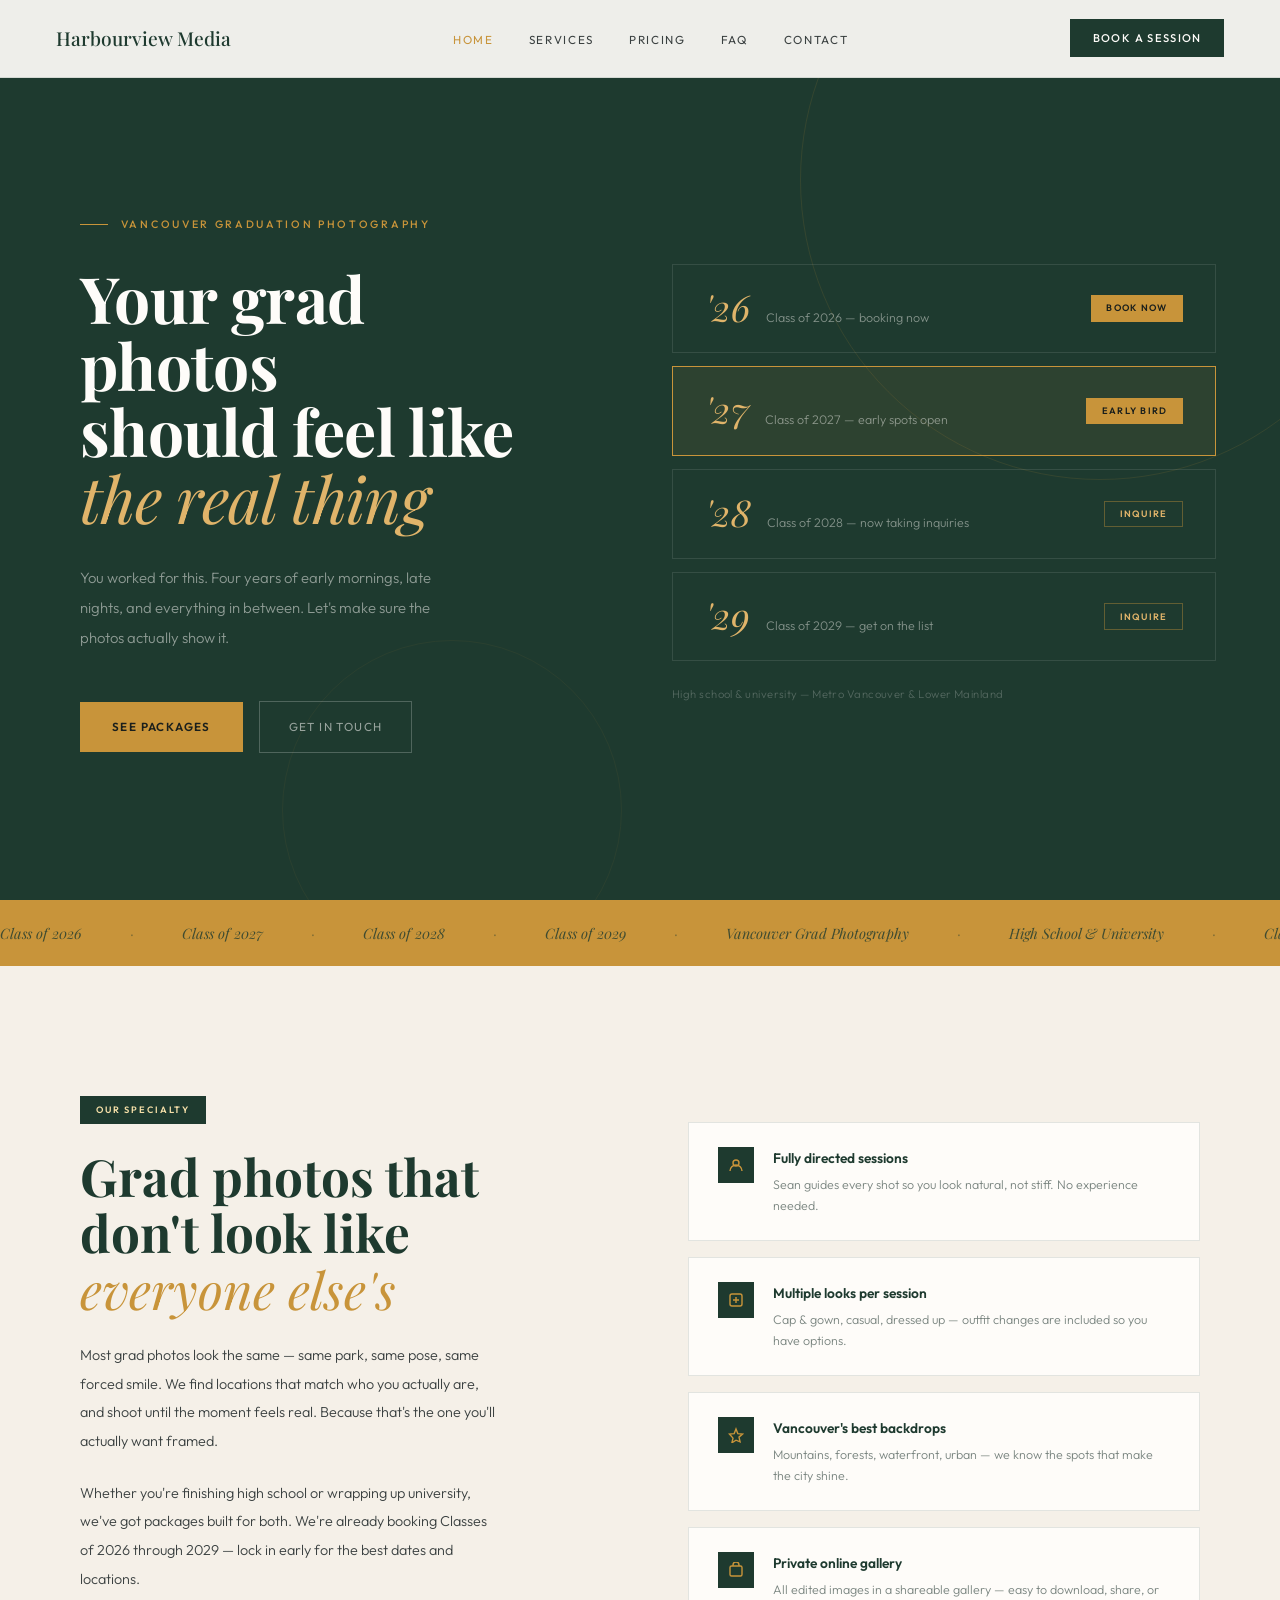
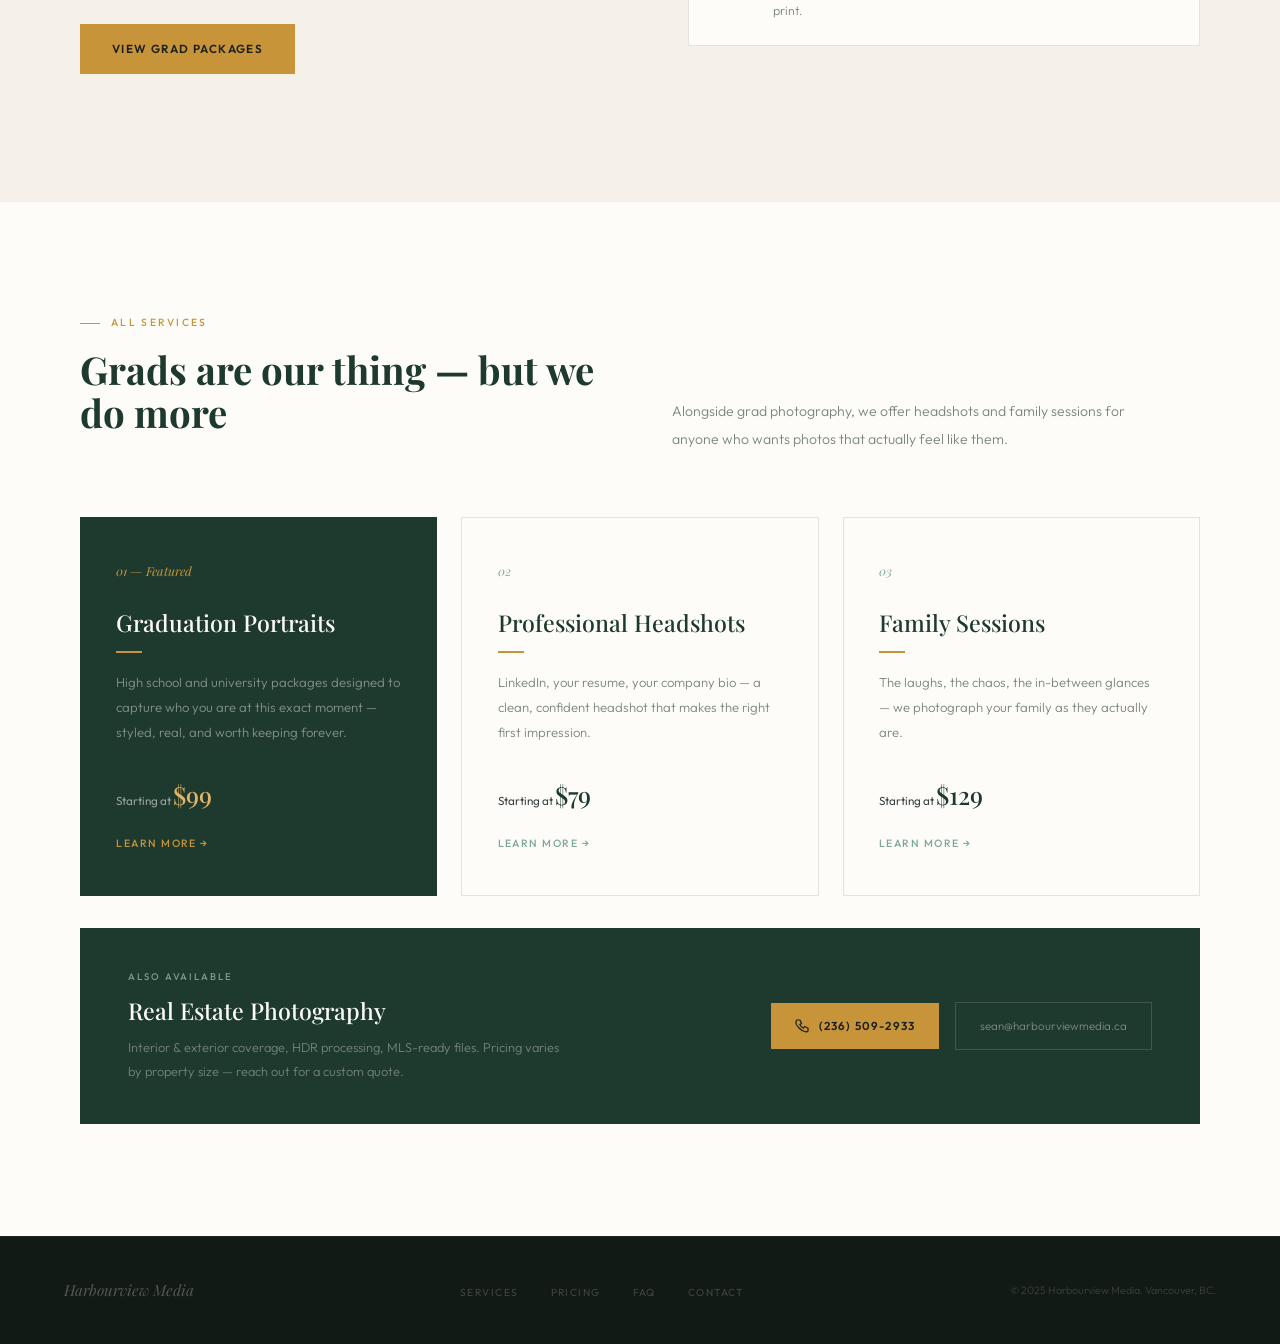
==== index.html @ 81cded8b "Update fmt.Println message from 'Hello' to 'Goodbye'" ====
<!DOCTYPE html>
<html lang="en">
<head>
<meta charset="UTF-8" />
<meta name="viewport" content="width=device-width, initial-scale=1.0" />
<title>Harbourview Media — Vancouver Graduation Photography</title>
<link rel="stylesheet" href="style.css" />
<style>
/* ── HERO ── */
.hero {
  min-height: 100vh; background: var(--forest);
  display: grid; grid-template-columns: 1fr 1fr;
  padding-top: 68px; position: relative; overflow: hidden;
}
.hero::before {
  content: ''; position: absolute; top: -120px; right: -120px;
  width: 600px; height: 600px; border: 1px solid rgba(200,148,58,0.13);
  border-radius: 50%; pointer-events: none;
}
.hero::after {
  content: ''; position: absolute; bottom: -80px; left: 22%;
  width: 340px; height: 340px; border: 1px solid rgba(200,148,58,0.07);
  border-radius: 50%; pointer-events: none;
}
.hero-left {
  display: flex; flex-direction: column; justify-content: center;
  padding: 5rem 4rem 5rem 5rem; position: relative; z-index: 1;
}
.hero-eyebrow {
  font-size: 0.67rem; font-weight: 500; letter-spacing: 0.25em;
  text-transform: uppercase; color: var(--amber);
  margin-bottom: 2rem; display: flex; align-items: center; gap: 0.8rem;
}
.hero-eyebrow::before { content: ''; width: 28px; height: 1px; background: var(--amber); }
.hero-title {
  font-family: 'Playfair Display', serif;
  font-size: clamp(3rem, 5vw, 5.2rem); font-weight: 700;
  line-height: 1.04; color: var(--white); margin-bottom: 2rem; letter-spacing: -0.01em;
}
.hero-title em { font-style: italic; font-weight: 400; color: var(--amber-lt); }
.hero-sub {
  font-size: 0.93rem; font-weight: 300;
  color: rgba(254,252,249,0.5); max-width: 380px; margin-bottom: 3rem; line-height: 2;
}
.hero-actions { display: flex; gap: 1rem; align-items: center; flex-wrap: wrap; }

.hero-right {
  display: flex; flex-direction: column; justify-content: center;
  padding: 5rem 4rem 5rem 2rem; position: relative; z-index: 1;
}

/* Year cards */
.year-cards { display: flex; flex-direction: column; gap: 0.85rem; }

.year-card {
  border: 1px solid rgba(254,252,249,0.1);
  padding: 1.5rem 2rem;
  display: flex; align-items: center; justify-content: space-between;
  transition: border-color 0.25s, background 0.25s, transform 0.2s;
  cursor: pointer; text-decoration: none;
}
.year-card:hover {
  border-color: var(--amber);
  background: rgba(200,148,58,0.07);
  transform: translateX(6px);
}
.year-card.highlight { border-color: var(--amber); background: rgba(200,148,58,0.09); }

.year-card-left { display: flex; align-items: baseline; gap: 1rem; }
.year-num {
  font-family: 'Playfair Display', serif;
  font-size: 2.3rem; font-weight: 400; font-style: italic;
  color: var(--amber-lt); line-height: 1;
}
.year-label { font-size: 0.78rem; font-weight: 300; color: rgba(254,252,249,0.45); }

.year-tag {
  font-size: 0.58rem; font-weight: 600; letter-spacing: 0.14em;
  text-transform: uppercase; padding: 0.28rem 0.9rem;
  border: 1px solid rgba(200,148,58,0.4); color: var(--amber-lt);
  white-space: nowrap;
}
.year-card.now .year-tag,
.year-card.highlight .year-tag {
  background: var(--amber); border-color: var(--amber); color: var(--ink);
}

.hero-footnote {
  margin-top: 1.5rem; font-size: 0.7rem; font-weight: 300;
  color: rgba(254,252,249,0.24); letter-spacing: 0.04em;
}

/* ── GRAD FEATURE ── */
#grad-feature { background: var(--parchment); padding: 8rem 5rem; }
.grad-feature-inner {
  display: grid; grid-template-columns: 1fr 1fr; gap: 6rem;
  align-items: center; max-width: 1200px; margin: 0 auto;
}
.grad-tag {
  display: inline-block; background: var(--forest); color: var(--amber-pale);
  font-size: 0.58rem; font-weight: 600; letter-spacing: 0.2em;
  text-transform: uppercase; padding: 0.38rem 1rem; margin-bottom: 1.5rem;
}
.grad-feature-title {
  font-family: 'Playfair Display', serif;
  font-size: clamp(2.2rem, 4vw, 3.4rem); font-weight: 700; line-height: 1.1;
  color: var(--forest); margin-bottom: 1.5rem;
}
.grad-feature-title em { font-style: italic; font-weight: 400; color: var(--amber); }
.grad-feature-body {
  font-size: 0.9rem; font-weight: 300; color: var(--ink-mid);
  line-height: 2; margin-bottom: 1.4rem; max-width: 420px;
}
.grad-feature-right { display: flex; flex-direction: column; gap: 1rem; }

.grad-perk {
  background: var(--white); padding: 1.5rem 1.8rem;
  border: 1px solid var(--border);
  display: flex; gap: 1.2rem; align-items: flex-start;
  transition: border-color 0.25s, transform 0.25s;
}
.grad-perk:hover { border-color: var(--amber); transform: translateX(4px); }
.grad-perk-icon {
  width: 36px; height: 36px; flex-shrink: 0;
  background: var(--forest); display: flex; align-items: center; justify-content: center;
}
.grad-perk-icon svg { width: 16px; height: 16px; }
.grad-perk-title { font-size: 0.86rem; font-weight: 600; color: var(--forest); margin-bottom: 0.2rem; }
.grad-perk-desc { font-size: 0.78rem; font-weight: 300; color: var(--mist); line-height: 1.7; }

/* ── SERVICES PREVIEW ── */
#services-preview { background: var(--white); padding: 7rem 5rem; }
.services-intro {
  display: grid; grid-template-columns: 1fr 1fr; gap: 4rem;
  align-items: end; margin-bottom: 4rem;
}
.services-grid { display: grid; grid-template-columns: repeat(3, 1fr); gap: 1.5rem; }

.service-card {
  border: 1px solid var(--border); padding: 2.6rem 2.2rem;
  position: relative; overflow: hidden;
  transition: border-color 0.28s, transform 0.28s;
  background: var(--white); text-decoration: none; display: block;
}
.service-card:hover { border-color: var(--forest); transform: translateY(-4px); }
.service-card.primary-card { background: var(--forest); border-color: var(--forest); }

.service-card-num {
  font-family: 'Playfair Display', serif; font-size: 0.78rem; font-style: italic;
  color: var(--sage); margin-bottom: 1.4rem; display: block;
}
.service-card.primary-card .service-card-num { color: var(--amber); }
.service-card-name {
  font-family: 'Playfair Display', serif; font-size: 1.45rem; font-weight: 500;
  color: var(--forest); margin-bottom: 0.5rem;
}
.service-card.primary-card .service-card-name { color: var(--white); }
.service-card-line { width: 26px; height: 2px; background: var(--amber); margin-bottom: 1.1rem; }
.service-card-desc {
  font-size: 0.82rem; font-weight: 300; color: var(--mist); line-height: 1.9; margin-bottom: 1.8rem;
}
.service-card.primary-card .service-card-desc { color: rgba(254,252,249,0.45); }
.service-card-price { font-size: 0.73rem; font-weight: 400; color: var(--ink-mid); }
.service-card.primary-card .service-card-price { color: rgba(254,252,249,0.55); }
.service-card-price strong {
  font-family: 'Playfair Display', serif; font-size: 1.55rem; font-weight: 500;
  margin-right: 0.2rem; color: var(--forest);
}
.service-card.primary-card .service-card-price strong { color: var(--amber-lt); }
.service-card-cta {
  display: block; margin-top: 1.2rem; font-size: 0.66rem; font-weight: 500;
  letter-spacing: 0.14em; text-transform: uppercase; color: var(--sage);
  transition: color 0.2s;
}
.service-card:hover .service-card-cta { color: var(--amber); }
.service-card.primary-card .service-card-cta { color: var(--amber); }

@media (max-width: 960px) {
  .hero { grid-template-columns: 1fr; }
  .hero-left { padding: 3.5rem 2rem 2rem; }
  .hero-right { padding: 1.5rem 2rem 3.5rem; }
  .grad-feature-inner { grid-template-columns: 1fr; gap: 3rem; }
  #grad-feature { padding: 5rem 2rem; }
  #services-preview { padding: 5rem 2rem; }
  .services-intro { grid-template-columns: 1fr; gap: 1.5rem; }
  .services-grid { grid-template-columns: 1fr; }
}
@media (max-width: 600px) {
  .hero-title { font-size: 2.6rem; }
}
</style>
</head>
<body>

<nav>
  <a href="index.html" class="nav-logo">Harbourview Media</a>
  <ul class="nav-links">
    <li><a href="index.html" class="active">Home</a></li>
    <li><a href="services.html">Services</a></li>
    <li><a href="pricing.html">Pricing</a></li>
    <li><a href="faq.html">FAQ</a></li>
    <li><a href="contact.html">Contact</a></li>
  </ul>
  <a href="contact.html" class="nav-cta">Book a Session</a>
</nav>

<!-- HERO -->
<section class="hero">
  <div class="hero-left">
    <span class="hero-eyebrow">Vancouver Graduation Photography</span>
    <h1 class="hero-title">
      Your grad photos<br/>
      should feel like<br/>
      <em>the real thing</em>
    </h1>
    <p class="hero-sub">
      You worked for this. Four years of early mornings, late nights, and everything in between. Let's make sure the photos actually show it.
    </p>
    <div class="hero-actions">
      <a href="pricing.html" class="btn-amber">See Packages</a>
      <a href="contact.html" class="btn-outline-light">Get in touch</a>
    </div>
  </div>

  <div class="hero-right">
    <div class="year-cards">
      <a href="contact.html?year=2026" class="year-card now">
        <div class="year-card-left">
          <span class="year-num">'26</span>
          <span class="year-label">Class of 2026 — booking now</span>
        </div>
        <span class="year-tag">Book Now</span>
      </a>
      <a href="contact.html?year=2027" class="year-card highlight">
        <div class="year-card-left">
          <span class="year-num">'27</span>
          <span class="year-label">Class of 2027 — early spots open</span>
        </div>
        <span class="year-tag">Early Bird</span>
      </a>
      <a href="contact.html?year=2028" class="year-card">
        <div class="year-card-left">
          <span class="year-num">'28</span>
          <span class="year-label">Class of 2028 — now taking inquiries</span>
        </div>
        <span class="year-tag">Inquire</span>
      </a>
      <a href="contact.html?year=2029" class="year-card">
        <div class="year-card-left">
          <span class="year-num">'29</span>
          <span class="year-label">Class of 2029 — get on the list</span>
        </div>
        <span class="year-tag">Inquire</span>
      </a>
    </div>
    <p class="hero-footnote">High school & university — Metro Vancouver & Lower Mainland</p>
  </div>
</section>

<!-- TAGLINE STRIP -->
<div class="tagline-strip">
  <div class="tagline-scroll">
    <span class="tagline-item">Class of 2026</span><span class="tagline-item tagline-dot">·</span>
    <span class="tagline-item">Class of 2027</span><span class="tagline-item tagline-dot">·</span>
    <span class="tagline-item">Class of 2028</span><span class="tagline-item tagline-dot">·</span>
    <span class="tagline-item">Class of 2029</span><span class="tagline-item tagline-dot">·</span>
    <span class="tagline-item">Vancouver Grad Photography</span><span class="tagline-item tagline-dot">·</span>
    <span class="tagline-item">High School & University</span><span class="tagline-item tagline-dot">·</span>
    <span class="tagline-item">Class of 2026</span><span class="tagline-item tagline-dot">·</span>
    <span class="tagline-item">Class of 2027</span><span class="tagline-item tagline-dot">·</span>
    <span class="tagline-item">Class of 2028</span><span class="tagline-item tagline-dot">·</span>
    <span class="tagline-item">Class of 2029</span><span class="tagline-item tagline-dot">·</span>
    <span class="tagline-item">Vancouver Grad Photography</span><span class="tagline-item tagline-dot">·</span>
    <span class="tagline-item">High School & University</span><span class="tagline-item tagline-dot">·</span>
  </div>
</div>

<!-- GRAD FEATURE -->
<section id="grad-feature">
  <div class="grad-feature-inner">
    <div class="reveal">
      <span class="grad-tag">Our Specialty</span>
      <h2 class="grad-feature-title">
        Grad photos that<br/>don't look like<br/><em>everyone else's</em>
      </h2>
      <p class="grad-feature-body">
        Most grad photos look the same — same park, same pose, same forced smile. We find locations that match who you actually are, and shoot until the moment feels real. Because that's the one you'll actually want framed.
      </p>
      <p class="grad-feature-body">
        Whether you're finishing high school or wrapping up university, we've got packages built for both. We're already booking Classes of 2026 through 2029 — lock in early for the best dates and locations.
      </p>
      <a href="pricing.html" class="btn-amber" style="margin-top:0.5rem;">View Grad Packages</a>
    </div>

    <div class="grad-feature-right reveal">
      <div class="grad-perk">
        <div class="grad-perk-icon">
          <svg viewBox="0 0 16 16" fill="none" stroke="#C8943A" stroke-width="1.4"><circle cx="8" cy="6" r="3"/><path d="M2 14c0-3.3 2.7-6 6-6s6 2.7 6 6"/></svg>
        </div>
        <div>
          <div class="grad-perk-title">Fully directed sessions</div>
          <div class="grad-perk-desc">Sean guides every shot so you look natural, not stiff. No experience needed.</div>
        </div>
      </div>
      <div class="grad-perk">
        <div class="grad-perk-icon">
          <svg viewBox="0 0 16 16" fill="none" stroke="#C8943A" stroke-width="1.4"><rect x="2" y="2" width="12" height="12" rx="2"/><path d="M5 8h6M8 5v6"/></svg>
        </div>
        <div>
          <div class="grad-perk-title">Multiple looks per session</div>
          <div class="grad-perk-desc">Cap & gown, casual, dressed up — outfit changes are included so you have options.</div>
        </div>
      </div>
      <div class="grad-perk">
        <div class="grad-perk-icon">
          <svg viewBox="0 0 16 16" fill="none" stroke="#C8943A" stroke-width="1.4"><path d="M8 2L9.8 6.6l4.8.4-3.6 3.1 1.1 4.7L8 13.2l-4.1 2.6 1.1-4.7L1.4 7l4.8-.4z"/></svg>
        </div>
        <div>
          <div class="grad-perk-title">Vancouver's best backdrops</div>
          <div class="grad-perk-desc">Mountains, forests, waterfront, urban — we know the spots that make the city shine.</div>
        </div>
      </div>
      <div class="grad-perk">
        <div class="grad-perk-icon">
          <svg viewBox="0 0 16 16" fill="none" stroke="#C8943A" stroke-width="1.4"><rect x="2" y="4" width="12" height="10" rx="1.5"/><path d="M5 4V3a3 3 0 016 0v1"/></svg>
        </div>
        <div>
          <div class="grad-perk-title">Private online gallery</div>
          <div class="grad-perk-desc">All edited images in a shareable gallery — easy to download, share, or print.</div>
        </div>
      </div>
    </div>
  </div>
</section>

<!-- SERVICES PREVIEW -->
<section id="services-preview">
  <div class="services-intro reveal">
    <div>
      <span class="section-eyebrow">All services</span>
      <h2 class="section-title">Grads are our thing — but we do more</h2>
    </div>
    <p class="section-sub">Alongside grad photography, we offer headshots and family sessions for anyone who wants photos that actually feel like them.</p>
  </div>
  <div class="services-grid">
    <a href="services.html#grads" class="service-card primary-card reveal">
      <span class="service-card-num">01 — Featured</span>
      <h3 class="service-card-name">Graduation Portraits</h3>
      <div class="service-card-line"></div>
      <p class="service-card-desc">High school and university packages designed to capture who you are at this exact moment — styled, real, and worth keeping forever.</p>
      <div class="service-card-price">Starting at <strong>$99</strong></div>
      <span class="service-card-cta">Learn more →</span>
    </a>
    <a href="services.html#headshots" class="service-card reveal d1">
      <span class="service-card-num">02</span>
      <h3 class="service-card-name">Professional Headshots</h3>
      <div class="service-card-line"></div>
      <p class="service-card-desc">LinkedIn, your resume, your company bio — a clean, confident headshot that makes the right first impression.</p>
      <div class="service-card-price">Starting at <strong>$79</strong></div>
      <span class="service-card-cta">Learn more →</span>
    </a>
    <a href="services.html#family" class="service-card reveal d2">
      <span class="service-card-num">03</span>
      <h3 class="service-card-name">Family Sessions</h3>
      <div class="service-card-line"></div>
      <p class="service-card-desc">The laughs, the chaos, the in-between glances — we photograph your family as they actually are.</p>
      <div class="service-card-price">Starting at <strong>$129</strong></div>
      <span class="service-card-cta">Learn more →</span>
    </a>
  </div>
  <div class="re-banner reveal">
    <div class="re-banner-left">
      <span class="re-banner-eyebrow">Also available</span>
      <h3 class="re-banner-title">Real Estate Photography</h3>
      <p class="re-banner-desc">Interior & exterior coverage, HDR processing, MLS-ready files. Pricing varies by property size — reach out for a custom quote.</p>
    </div>
    <div class="re-banner-actions">
      <a href="tel:2365092933" class="re-btn-call">
        <svg width="14" height="14" viewBox="0 0 14 14" fill="none"><path d="M2 1h3l1.5 3.5-1.75 1.05C5.58 7.18 6.82 8.42 8.45 9.25L9.5 7.5 13 9v3c0 1-4 2-9-3S1 2 2 1z" stroke="currentColor" stroke-width="1.2" stroke-linejoin="round"/></svg>
        (236) 509-2933
      </a>
      <a href="mailto:sean@harbourviewmedia.ca" class="re-btn-email">sean@harbourviewmedia.ca</a>
    </div>
  </div>
</section>

<!-- FOOTER -->
<footer>
  <span class="footer-logo">Harbourview Media</span>
  <ul class="footer-links">
    <li><a href="services.html">Services</a></li>
    <li><a href="pricing.html">Pricing</a></li>
    <li><a href="faq.html">FAQ</a></li>
    <li><a href="contact.html">Contact</a></li>
  </ul>
  <span class="footer-copy">&copy; 2025 Harbourview Media. Vancouver, BC.</span>
</footer>

<script>
const io = new IntersectionObserver(e => e.forEach(x => { if(x.isIntersecting) x.target.classList.add('visible'); }), { threshold: 0.08 });
document.querySelectorAll('.reveal').forEach(el => io.observe(el));
</script>
</body>
</html>
---- style.css ----
/* ── HARBOURVIEW MEDIA — SHARED STYLES ── */
@import url('https://fonts.googleapis.com/css2?family=Playfair+Display:ital,wght@0,400;0,500;0,700;1,400;1,500&family=Outfit:wght@300;400;500;600&display=swap');

*, *::before, *::after { margin: 0; padding: 0; box-sizing: border-box; }

:root {
  --forest:       #1E3A2F;
  --forest-mid:   #2C5240;
  --forest-lt:    #3D6B55;
  --sage:         #7BA899;
  --sage-lt:      #A8C5BC;
  --parchment:    #F5F0E8;
  --cream:        #FAF7F2;
  --white:        #FEFCF9;
  --amber:        #C8943A;
  --amber-lt:     #E0B46A;
  --amber-pale:   #F5DFA8;
  --ink:          #1A1F1C;
  --ink-mid:      #3A4040;
  --mist:         #7A8580;
  --border:       rgba(30,58,47,0.12);
  --border-amber: rgba(200,148,58,0.30);
}

html { scroll-behavior: smooth; }

body {
  font-family: 'Outfit', sans-serif;
  background: var(--white);
  color: var(--ink);
  font-weight: 300;
  line-height: 1.7;
  overflow-x: hidden;
}

/* ── NAV ── */
nav {
  position: fixed; top: 0; left: 0; right: 0; z-index: 100;
  display: flex; align-items: center; justify-content: space-between;
  padding: 1.2rem 3.5rem;
  background: rgba(254,252,249,0.93);
  backdrop-filter: blur(16px);
  border-bottom: 1px solid var(--border);
}
.nav-logo {
  font-family: 'Playfair Display', serif;
  font-size: 1.2rem; font-weight: 500;
  color: var(--forest); text-decoration: none;
}
.nav-links { display: flex; gap: 2.2rem; list-style: none; }
.nav-links a {
  font-size: 0.73rem; font-weight: 400; letter-spacing: 0.14em;
  text-transform: uppercase; color: var(--ink-mid);
  text-decoration: none; transition: color 0.2s;
}
.nav-links a:hover, .nav-links a.active { color: var(--amber); }
.nav-cta {
  font-size: 0.7rem; font-weight: 500; letter-spacing: 0.12em;
  text-transform: uppercase; color: var(--white);
  text-decoration: none; background: var(--forest);
  padding: 0.6rem 1.4rem; transition: background 0.25s;
}
.nav-cta:hover { background: var(--forest-mid); }

/* ── PAGE HEADER (inner pages) ── */
.page-header {
  background: var(--forest);
  padding: 8rem 5rem 4rem;
  position: relative; overflow: hidden;
}
.page-header::before {
  content: ''; position: absolute;
  top: -100px; right: -100px;
  width: 500px; height: 500px;
  border: 1px solid rgba(200,148,58,0.12);
  border-radius: 50%; pointer-events: none;
}
.page-header-eyebrow {
  font-size: 0.65rem; font-weight: 500; letter-spacing: 0.24em;
  text-transform: uppercase; color: var(--amber);
  display: flex; align-items: center; gap: 0.8rem; margin-bottom: 1rem;
}
.page-header-eyebrow::before { content: ''; width: 24px; height: 1px; background: var(--amber); }
.page-header h1 {
  font-family: 'Playfair Display', serif;
  font-size: clamp(2.4rem, 4vw, 3.8rem); font-weight: 700; line-height: 1.1;
  color: var(--white); max-width: 640px;
}
.page-header h1 em { font-style: italic; font-weight: 400; color: var(--amber-lt); }
.page-header-sub {
  font-size: 0.9rem; font-weight: 300;
  color: rgba(254,252,249,0.45); max-width: 480px;
  margin-top: 1rem; line-height: 1.9;
}

/* ── TAGLINE STRIP ── */
.tagline-strip { background: var(--amber); padding: 1.3rem 0; overflow: hidden; }
.tagline-scroll {
  display: flex; gap: 3rem;
  animation: scroll-left 22s linear infinite; white-space: nowrap;
}
.tagline-item {
  font-family: 'Playfair Display', serif;
  font-size: 0.9rem; font-style: italic;
  color: var(--forest); opacity: 0.8; flex-shrink: 0;
}
.tagline-dot { opacity: 0.4; font-style: normal; }
@keyframes scroll-left {
  0%   { transform: translateX(0); }
  100% { transform: translateX(-50%); }
}

/* ── SHARED SECTION BITS ── */
.section-eyebrow {
  font-size: 0.65rem; font-weight: 500; letter-spacing: 0.22em;
  text-transform: uppercase; color: var(--amber);
  display: flex; align-items: center; gap: 0.7rem; margin-bottom: 1rem;
}
.section-eyebrow::before { content: ''; width: 20px; height: 1px; background: var(--amber); }

.section-title {
  font-family: 'Playfair Display', serif;
  font-size: clamp(1.8rem, 3vw, 2.8rem);
  font-weight: 700; line-height: 1.12;
  color: var(--forest); margin-bottom: 1.2rem;
}
.section-sub {
  font-size: 0.88rem; font-weight: 300;
  color: var(--mist); max-width: 480px; line-height: 2;
}

/* ── BUTTONS ── */
.btn-amber {
  display: inline-block;
  background: var(--amber); color: var(--ink);
  font-family: 'Outfit', sans-serif; font-size: 0.73rem; font-weight: 600;
  letter-spacing: 0.12em; text-transform: uppercase;
  padding: 0.95rem 2rem; text-decoration: none; transition: background 0.22s;
}
.btn-amber:hover { background: var(--amber-lt); }
.btn-forest {
  display: inline-block;
  background: var(--forest); color: var(--white);
  font-family: 'Outfit', sans-serif; font-size: 0.73rem; font-weight: 600;
  letter-spacing: 0.12em; text-transform: uppercase;
  padding: 0.95rem 2rem; text-decoration: none; transition: background 0.22s;
}
.btn-forest:hover { background: var(--forest-mid); }
.btn-outline {
  display: inline-block;
  border: 1px solid var(--forest); color: var(--forest);
  font-family: 'Outfit', sans-serif; font-size: 0.73rem; font-weight: 500;
  letter-spacing: 0.12em; text-transform: uppercase;
  padding: 0.95rem 2rem; text-decoration: none; transition: all 0.22s;
}
.btn-outline:hover { background: var(--forest); color: var(--white); }
.btn-outline-light {
  display: inline-block;
  border: 1px solid rgba(254,252,249,0.22); color: rgba(254,252,249,0.55);
  font-family: 'Outfit', sans-serif; font-size: 0.73rem; font-weight: 400;
  letter-spacing: 0.12em; text-transform: uppercase;
  padding: 0.95rem 1.8rem; text-decoration: none; transition: all 0.22s;
}
.btn-outline-light:hover { border-color: var(--amber); color: var(--amber-lt); }

/* ── RE BANNER ── */
.re-banner {
  background: var(--forest); padding: 2.5rem 3rem;
  display: flex; align-items: center; justify-content: space-between;
  gap: 2rem; flex-wrap: wrap; margin-top: 2rem;
}
.re-banner-left { flex: 1; min-width: 200px; }
.re-banner-eyebrow {
  font-size: 0.6rem; font-weight: 500; letter-spacing: 0.2em;
  text-transform: uppercase; color: var(--sage-lt); opacity: 0.7;
  display: block; margin-bottom: 0.4rem;
}
.re-banner-title {
  font-family: 'Playfair Display', serif;
  font-size: 1.45rem; font-weight: 500; color: var(--white);
}
.re-banner-desc {
  font-size: 0.8rem; font-weight: 300;
  color: rgba(254,252,249,0.38); margin-top: 0.4rem;
  max-width: 440px; line-height: 1.85;
}
.re-banner-actions { display: flex; gap: 1rem; align-items: center; flex-wrap: wrap; }
.re-btn-call {
  display: flex; align-items: center; gap: 0.6rem;
  background: var(--amber); color: var(--ink);
  font-size: 0.72rem; font-weight: 600; letter-spacing: 0.1em; text-transform: uppercase;
  padding: 0.82rem 1.5rem; text-decoration: none; transition: background 0.2s; white-space: nowrap;
}
.re-btn-call:hover { background: var(--amber-lt); }
.re-btn-email {
  font-size: 0.72rem; font-weight: 300;
  color: rgba(254,252,249,0.42); text-decoration: none;
  border: 1px solid rgba(255,255,255,0.14); padding: 0.82rem 1.5rem;
  transition: all 0.2s; white-space: nowrap;
}
.re-btn-email:hover { border-color: var(--amber); color: var(--amber-lt); }

/* ── CONTACT FORM ── */
.contact-form { display: flex; flex-direction: column; gap: 1.1rem; }
.form-row { display: grid; grid-template-columns: 1fr 1fr; gap: 1.1rem; }
.form-group { display: flex; flex-direction: column; gap: 0.4rem; }
.form-group label {
  font-size: 0.6rem; font-weight: 500; letter-spacing: 0.16em;
  text-transform: uppercase; color: rgba(254,252,249,0.3);
}
.form-group input,
.form-group select,
.form-group textarea {
  background: rgba(255,255,255,0.05);
  border: 1px solid rgba(255,255,255,0.12);
  color: var(--white); font-family: 'Outfit', sans-serif;
  font-size: 0.87rem; font-weight: 300;
  padding: 0.85rem 1rem; outline: none;
  transition: border-color 0.2s; -webkit-appearance: none;
}
.form-group select option { background: var(--forest-mid); }
.form-group input::placeholder,
.form-group textarea::placeholder { color: rgba(255,255,255,0.18); }
.form-group input:focus,
.form-group select:focus,
.form-group textarea:focus { border-color: var(--amber); }
.form-group textarea { resize: vertical; min-height: 115px; }
.form-submit {
  background: var(--amber); border: none; color: var(--ink);
  font-family: 'Outfit', sans-serif; font-size: 0.72rem; font-weight: 600;
  letter-spacing: 0.15em; text-transform: uppercase;
  padding: 1.05rem 2.4rem; cursor: pointer;
  transition: background 0.2s; align-self: flex-start;
}
.form-submit:hover { background: var(--amber-lt); }

/* ── FOOTER ── */
footer {
  background: #111A15; padding: 2.5rem 4rem;
  display: flex; align-items: center; justify-content: space-between;
  border-top: 1px solid rgba(255,255,255,0.06);
}
.footer-logo {
  font-family: 'Playfair Display', serif; font-style: italic;
  font-size: 0.95rem; color: rgba(254,252,249,0.28);
}
.footer-copy { font-size: 0.67rem; font-weight: 300; color: rgba(254,252,249,0.18); }
.footer-links { display: flex; gap: 2rem; list-style: none; }
.footer-links a {
  font-size: 0.64rem; font-weight: 400; letter-spacing: 0.14em;
  text-transform: uppercase; color: rgba(254,252,249,0.2);
  text-decoration: none; transition: color 0.2s;
}
.footer-links a:hover { color: var(--amber); }

/* ── REVEAL ── */
.reveal { opacity: 0; transform: translateY(22px); transition: opacity 0.65s ease, transform 0.65s ease; }
.reveal.visible { opacity: 1; transform: translateY(0); }
.d1 { transition-delay: 0.1s; }
.d2 { transition-delay: 0.2s; }
.d3 { transition-delay: 0.3s; }

/* ── MOBILE ── */
@media (max-width: 900px) {
  nav { padding: 1.1rem 1.5rem; }
  .nav-links { display: none; }
  .page-header { padding: 6rem 2rem 3rem; }
  .re-banner { padding: 2rem; flex-direction: column; align-items: flex-start; }
  .form-row { grid-template-columns: 1fr; }
  footer { flex-direction: column; gap: 1.4rem; text-align: center; padding: 2rem; }
}
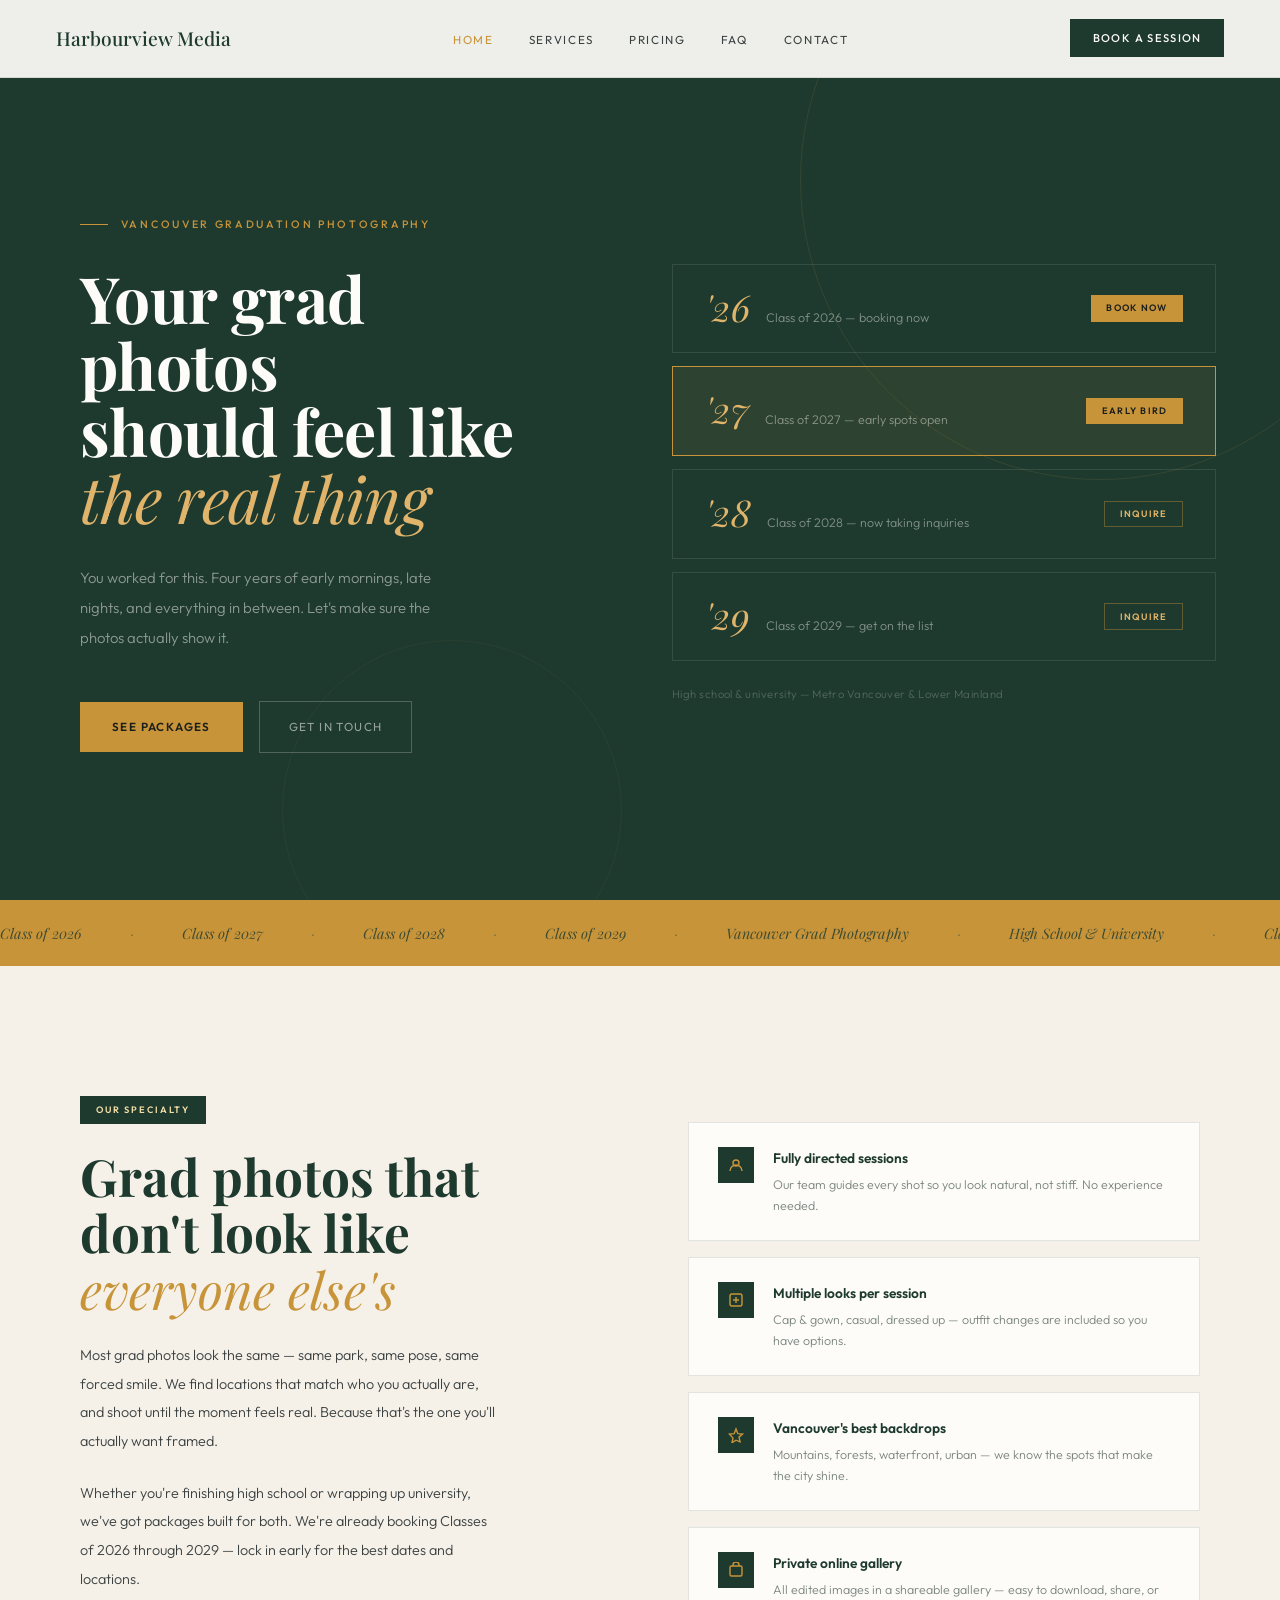
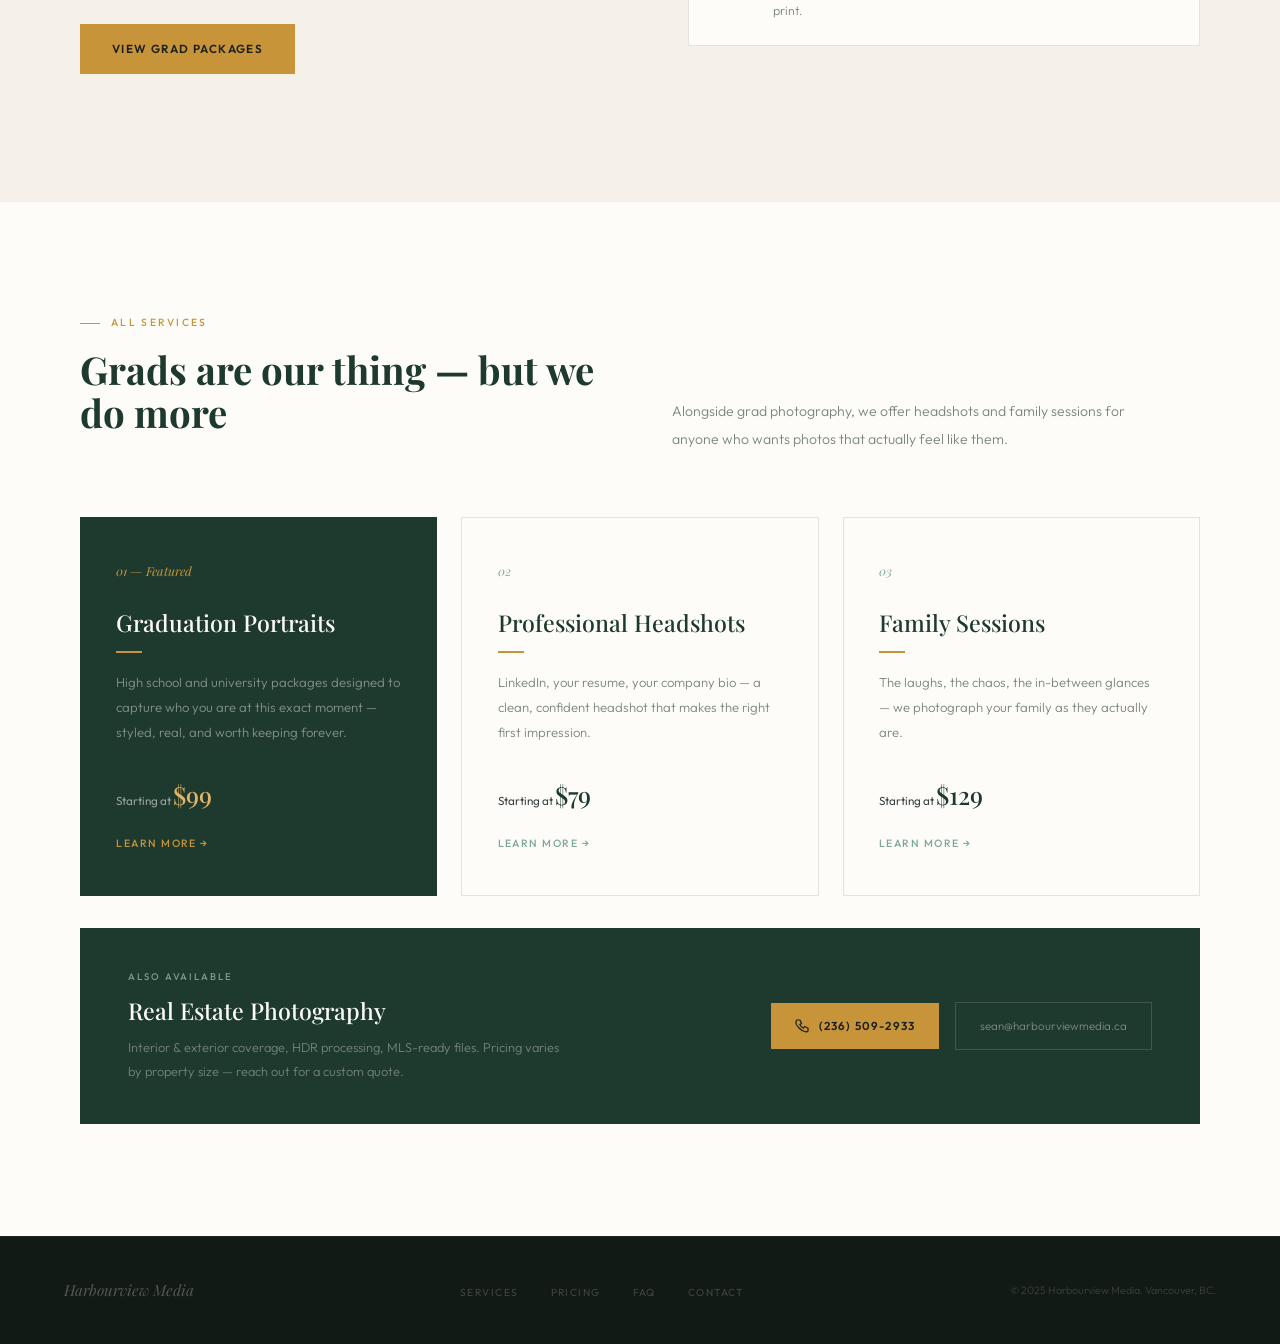
==== commit c4d0bde6: "Update index.html" ====
--- a/index.html
+++ b/index.html
@@ -299,7 +299,7 @@
         </div>
         <div>
           <div class="grad-perk-title">Fully directed sessions</div>
-          <div class="grad-perk-desc">Sean guides every shot so you look natural, not stiff. No experience needed.</div>
+          <div class="grad-perk-desc">Our team guides every shot so you look natural, not stiff. No experience needed.</div>
         </div>
       </div>
       <div class="grad-perk">
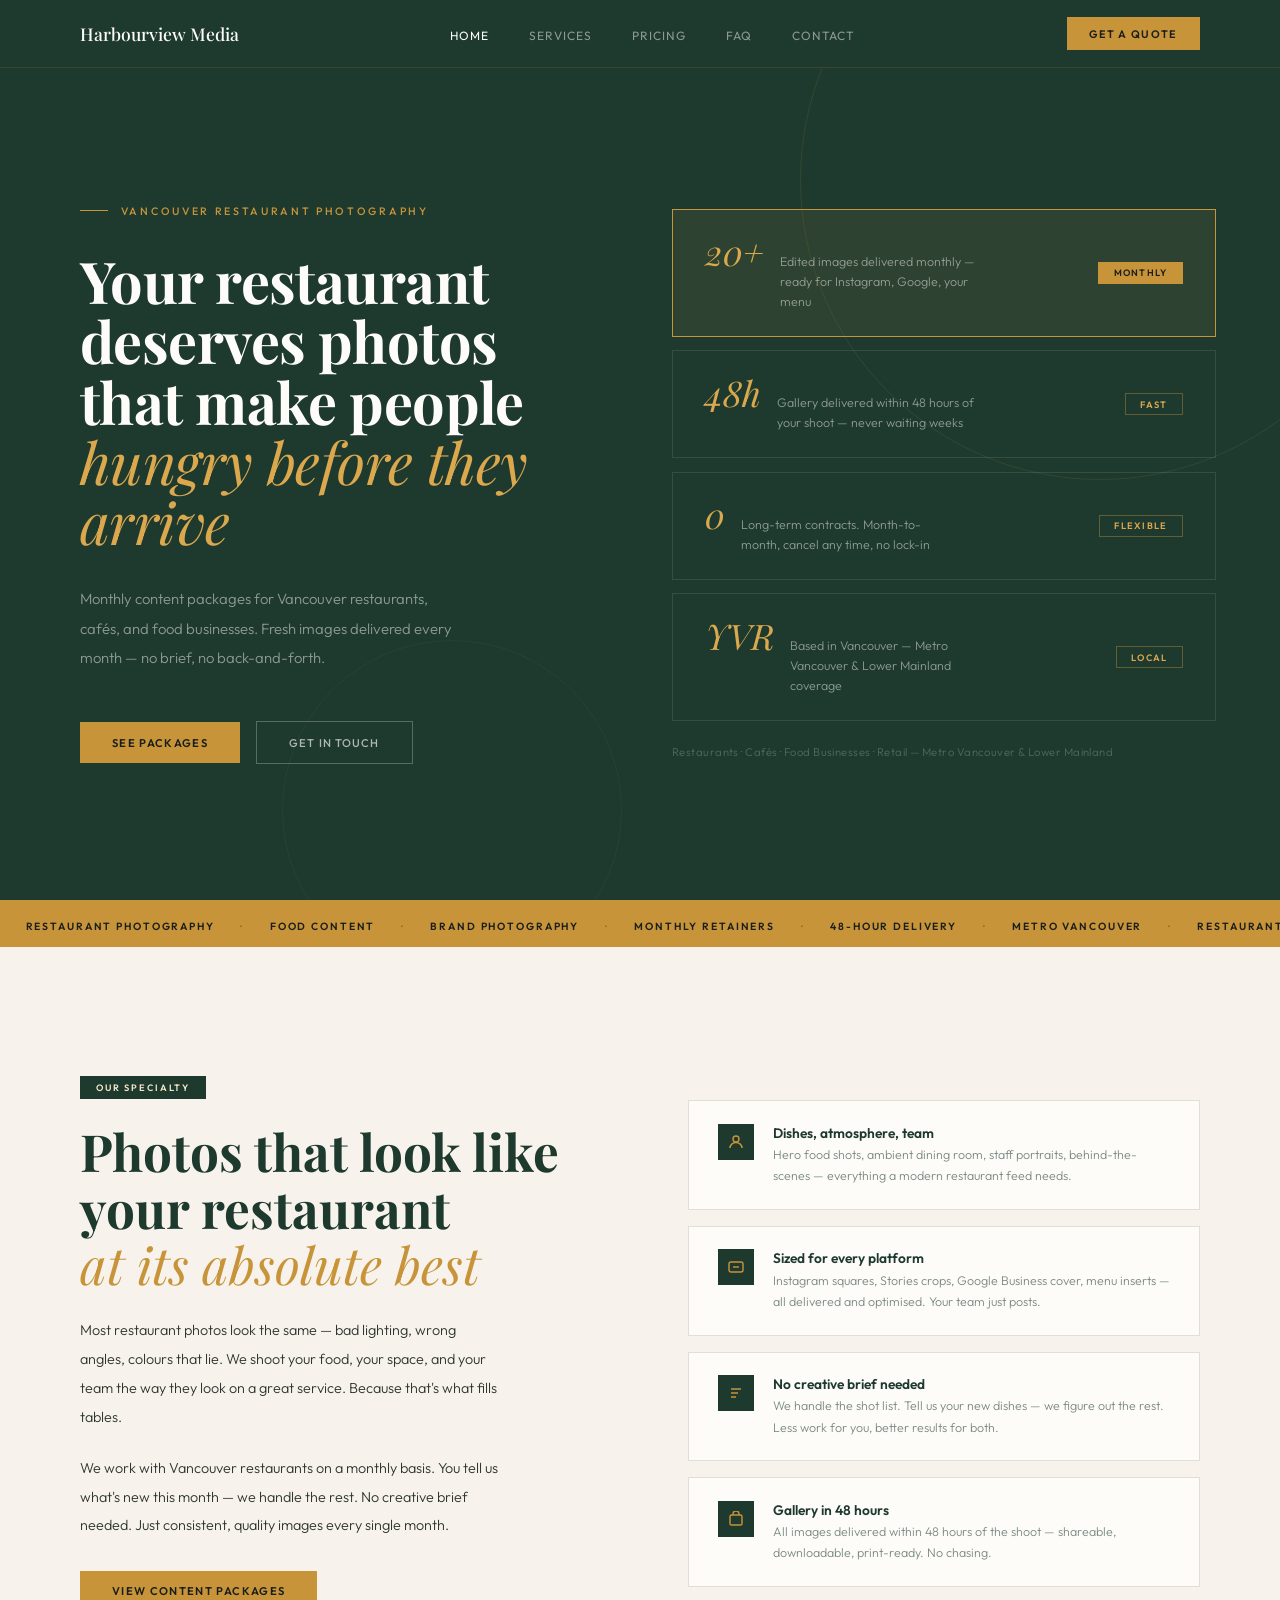
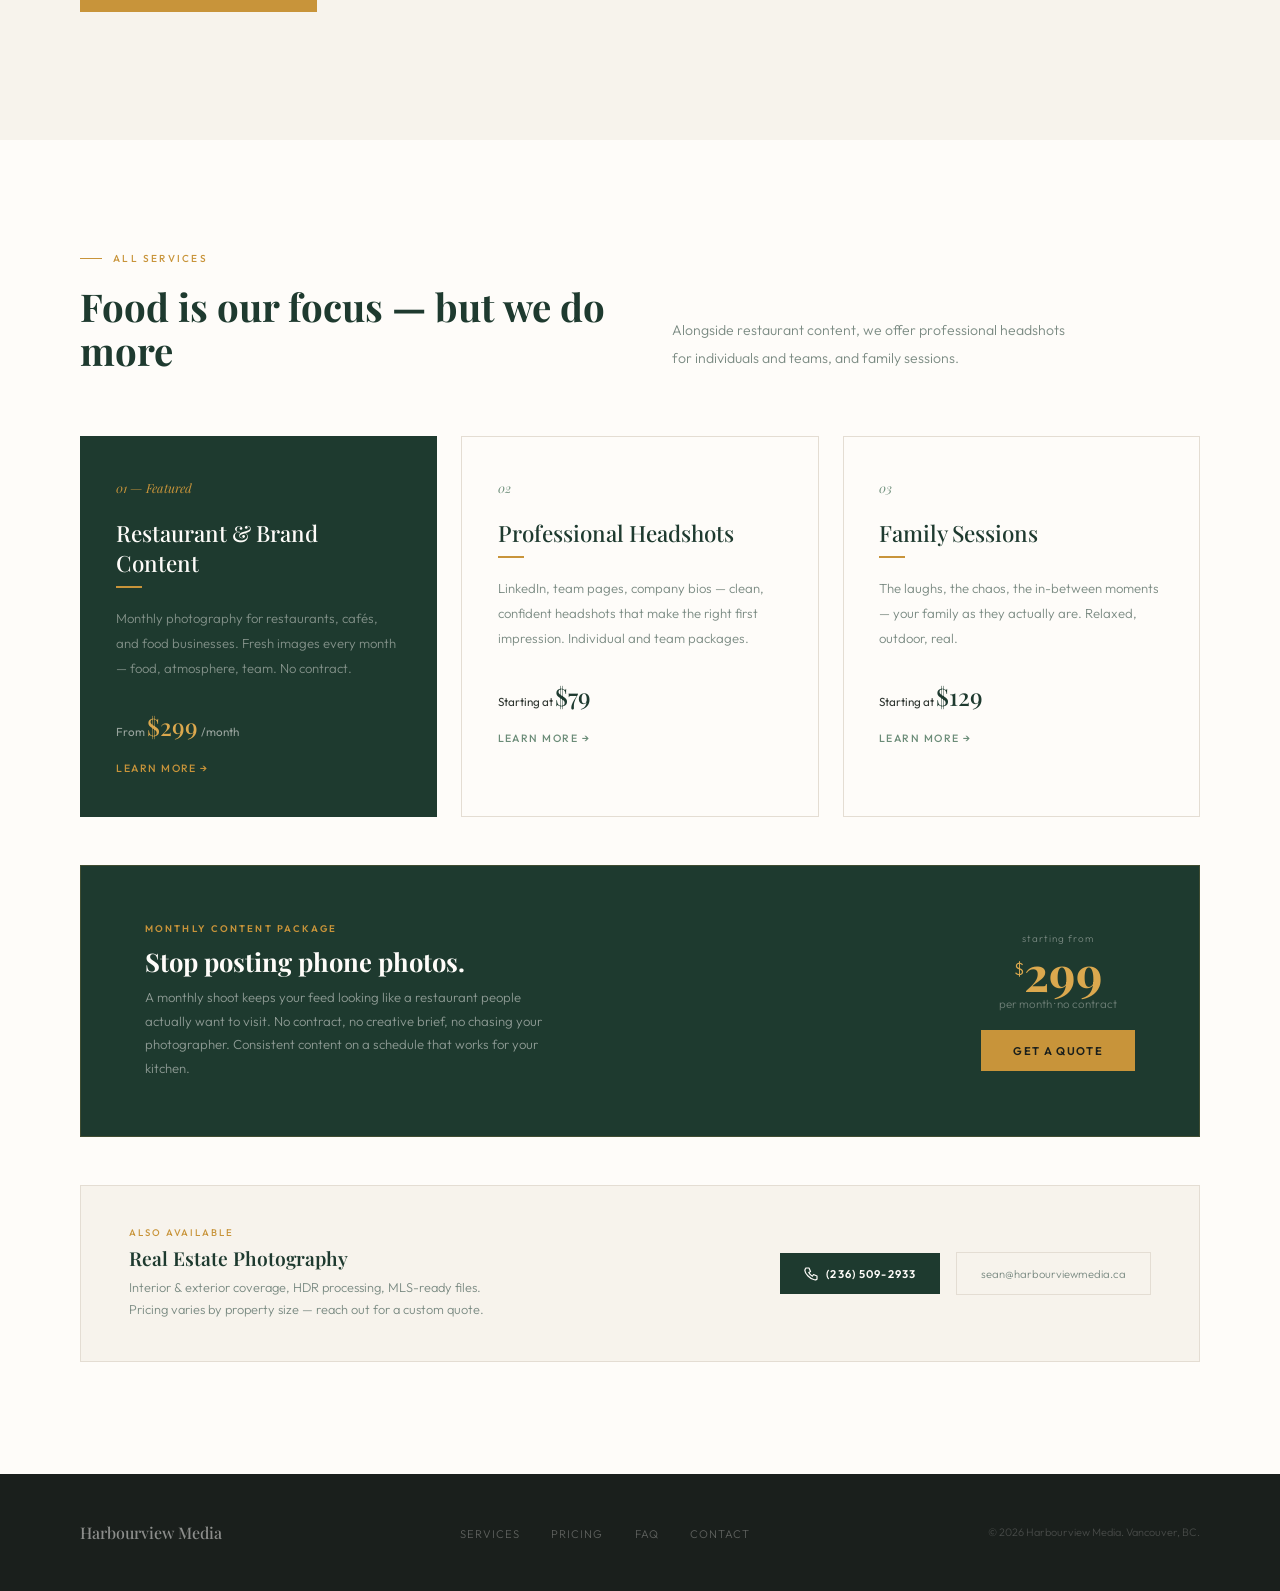
==== commit 6fd0d48d: "Update print statement from 'Hello' to 'Goodbye'" ====
--- a/index.html
+++ b/index.html
@@ -1,197 +1,142 @@
 <!DOCTYPE html>
 <html lang="en">
 <head>
-<meta charset="UTF-8" />
-<meta name="viewport" content="width=device-width, initial-scale=1.0" />
-<title>Harbourview Media — Vancouver Graduation Photography</title>
-<link rel="stylesheet" href="style.css" />
+<meta charset="UTF-8"/>
+<meta name="viewport" content="width=device-width, initial-scale=1.0"/>
+<title>Harbourview Media — Vancouver Restaurant & Commercial Photography</title>
 <style>
-/* ── HERO ── */
-.hero {
-  min-height: 100vh; background: var(--forest);
-  display: grid; grid-template-columns: 1fr 1fr;
-  padding-top: 68px; position: relative; overflow: hidden;
-}
-.hero::before {
-  content: ''; position: absolute; top: -120px; right: -120px;
-  width: 600px; height: 600px; border: 1px solid rgba(200,148,58,0.13);
-  border-radius: 50%; pointer-events: none;
-}
-.hero::after {
-  content: ''; position: absolute; bottom: -80px; left: 22%;
-  width: 340px; height: 340px; border: 1px solid rgba(200,148,58,0.07);
-  border-radius: 50%; pointer-events: none;
-}
-.hero-left {
-  display: flex; flex-direction: column; justify-content: center;
-  padding: 5rem 4rem 5rem 5rem; position: relative; z-index: 1;
-}
-.hero-eyebrow {
-  font-size: 0.67rem; font-weight: 500; letter-spacing: 0.25em;
-  text-transform: uppercase; color: var(--amber);
-  margin-bottom: 2rem; display: flex; align-items: center; gap: 0.8rem;
-}
-.hero-eyebrow::before { content: ''; width: 28px; height: 1px; background: var(--amber); }
-.hero-title {
-  font-family: 'Playfair Display', serif;
-  font-size: clamp(3rem, 5vw, 5.2rem); font-weight: 700;
-  line-height: 1.04; color: var(--white); margin-bottom: 2rem; letter-spacing: -0.01em;
-}
-.hero-title em { font-style: italic; font-weight: 400; color: var(--amber-lt); }
-.hero-sub {
-  font-size: 0.93rem; font-weight: 300;
-  color: rgba(254,252,249,0.5); max-width: 380px; margin-bottom: 3rem; line-height: 2;
-}
-.hero-actions { display: flex; gap: 1rem; align-items: center; flex-wrap: wrap; }
-
-.hero-right {
-  display: flex; flex-direction: column; justify-content: center;
-  padding: 5rem 4rem 5rem 2rem; position: relative; z-index: 1;
-}
-
-/* Year cards */
-.year-cards { display: flex; flex-direction: column; gap: 0.85rem; }
-
-.year-card {
-  border: 1px solid rgba(254,252,249,0.1);
-  padding: 1.5rem 2rem;
-  display: flex; align-items: center; justify-content: space-between;
-  transition: border-color 0.25s, background 0.25s, transform 0.2s;
-  cursor: pointer; text-decoration: none;
-}
-.year-card:hover {
-  border-color: var(--amber);
-  background: rgba(200,148,58,0.07);
-  transform: translateX(6px);
-}
-.year-card.highlight { border-color: var(--amber); background: rgba(200,148,58,0.09); }
-
-.year-card-left { display: flex; align-items: baseline; gap: 1rem; }
-.year-num {
-  font-family: 'Playfair Display', serif;
-  font-size: 2.3rem; font-weight: 400; font-style: italic;
-  color: var(--amber-lt); line-height: 1;
-}
-.year-label { font-size: 0.78rem; font-weight: 300; color: rgba(254,252,249,0.45); }
-
-.year-tag {
-  font-size: 0.58rem; font-weight: 600; letter-spacing: 0.14em;
-  text-transform: uppercase; padding: 0.28rem 0.9rem;
-  border: 1px solid rgba(200,148,58,0.4); color: var(--amber-lt);
-  white-space: nowrap;
-}
-.year-card.now .year-tag,
-.year-card.highlight .year-tag {
-  background: var(--amber); border-color: var(--amber); color: var(--ink);
-}
-
-.hero-footnote {
-  margin-top: 1.5rem; font-size: 0.7rem; font-weight: 300;
-  color: rgba(254,252,249,0.24); letter-spacing: 0.04em;
-}
-
-/* ── GRAD FEATURE ── */
-#grad-feature { background: var(--parchment); padding: 8rem 5rem; }
-.grad-feature-inner {
-  display: grid; grid-template-columns: 1fr 1fr; gap: 6rem;
-  align-items: center; max-width: 1200px; margin: 0 auto;
-}
-.grad-tag {
-  display: inline-block; background: var(--forest); color: var(--amber-pale);
-  font-size: 0.58rem; font-weight: 600; letter-spacing: 0.2em;
-  text-transform: uppercase; padding: 0.38rem 1rem; margin-bottom: 1.5rem;
-}
-.grad-feature-title {
-  font-family: 'Playfair Display', serif;
-  font-size: clamp(2.2rem, 4vw, 3.4rem); font-weight: 700; line-height: 1.1;
-  color: var(--forest); margin-bottom: 1.5rem;
-}
-.grad-feature-title em { font-style: italic; font-weight: 400; color: var(--amber); }
-.grad-feature-body {
-  font-size: 0.9rem; font-weight: 300; color: var(--ink-mid);
-  line-height: 2; margin-bottom: 1.4rem; max-width: 420px;
-}
-.grad-feature-right { display: flex; flex-direction: column; gap: 1rem; }
-
-.grad-perk {
-  background: var(--white); padding: 1.5rem 1.8rem;
-  border: 1px solid var(--border);
-  display: flex; gap: 1.2rem; align-items: flex-start;
-  transition: border-color 0.25s, transform 0.25s;
-}
-.grad-perk:hover { border-color: var(--amber); transform: translateX(4px); }
-.grad-perk-icon {
-  width: 36px; height: 36px; flex-shrink: 0;
-  background: var(--forest); display: flex; align-items: center; justify-content: center;
-}
-.grad-perk-icon svg { width: 16px; height: 16px; }
-.grad-perk-title { font-size: 0.86rem; font-weight: 600; color: var(--forest); margin-bottom: 0.2rem; }
-.grad-perk-desc { font-size: 0.78rem; font-weight: 300; color: var(--mist); line-height: 1.7; }
-
-/* ── SERVICES PREVIEW ── */
-#services-preview { background: var(--white); padding: 7rem 5rem; }
-.services-intro {
-  display: grid; grid-template-columns: 1fr 1fr; gap: 4rem;
-  align-items: end; margin-bottom: 4rem;
-}
-.services-grid { display: grid; grid-template-columns: repeat(3, 1fr); gap: 1.5rem; }
-
-.service-card {
-  border: 1px solid var(--border); padding: 2.6rem 2.2rem;
-  position: relative; overflow: hidden;
-  transition: border-color 0.28s, transform 0.28s;
-  background: var(--white); text-decoration: none; display: block;
-}
-.service-card:hover { border-color: var(--forest); transform: translateY(-4px); }
-.service-card.primary-card { background: var(--forest); border-color: var(--forest); }
-
-.service-card-num {
-  font-family: 'Playfair Display', serif; font-size: 0.78rem; font-style: italic;
-  color: var(--sage); margin-bottom: 1.4rem; display: block;
-}
-.service-card.primary-card .service-card-num { color: var(--amber); }
-.service-card-name {
-  font-family: 'Playfair Display', serif; font-size: 1.45rem; font-weight: 500;
-  color: var(--forest); margin-bottom: 0.5rem;
-}
-.service-card.primary-card .service-card-name { color: var(--white); }
-.service-card-line { width: 26px; height: 2px; background: var(--amber); margin-bottom: 1.1rem; }
-.service-card-desc {
-  font-size: 0.82rem; font-weight: 300; color: var(--mist); line-height: 1.9; margin-bottom: 1.8rem;
-}
-.service-card.primary-card .service-card-desc { color: rgba(254,252,249,0.45); }
-.service-card-price { font-size: 0.73rem; font-weight: 400; color: var(--ink-mid); }
-.service-card.primary-card .service-card-price { color: rgba(254,252,249,0.55); }
-.service-card-price strong {
-  font-family: 'Playfair Display', serif; font-size: 1.55rem; font-weight: 500;
-  margin-right: 0.2rem; color: var(--forest);
-}
-.service-card.primary-card .service-card-price strong { color: var(--amber-lt); }
-.service-card-cta {
-  display: block; margin-top: 1.2rem; font-size: 0.66rem; font-weight: 500;
-  letter-spacing: 0.14em; text-transform: uppercase; color: var(--sage);
-  transition: color 0.2s;
-}
-.service-card:hover .service-card-cta { color: var(--amber); }
-.service-card.primary-card .service-card-cta { color: var(--amber); }
-
-@media (max-width: 960px) {
-  .hero { grid-template-columns: 1fr; }
-  .hero-left { padding: 3.5rem 2rem 2rem; }
-  .hero-right { padding: 1.5rem 2rem 3.5rem; }
-  .grad-feature-inner { grid-template-columns: 1fr; gap: 3rem; }
-  #grad-feature { padding: 5rem 2rem; }
-  #services-preview { padding: 5rem 2rem; }
-  .services-intro { grid-template-columns: 1fr; gap: 1.5rem; }
-  .services-grid { grid-template-columns: 1fr; }
-}
-@media (max-width: 600px) {
-  .hero-title { font-size: 2.6rem; }
+@import url('https://fonts.googleapis.com/css2?family=Playfair+Display:ital,wght@0,400;0,500;0,700;1,400&family=Outfit:wght@300;400;500;600&display=swap');
+*,*::before,*::after{box-sizing:border-box;margin:0;padding:0}
+:root{--forest:#1E3A2F;--forest-mid:#2A4D3E;--parchment:#F7F3EC;--white:#FEFCF9;--amber:#C8943A;--amber-lt:#DBA84E;--amber-pale:#F5E6C8;--ink:#1A1F1C;--ink-mid:#2E3530;--mist:#7A8A82;--sage:#6B8C78;--sage-lt:#A8C0B0;--border:#E4DDD3}
+html{scroll-behavior:smooth}
+body{font-family:'Outfit',sans-serif;background:var(--white);color:var(--ink);font-weight:300;-webkit-font-smoothing:antialiased}
+a{text-decoration:none;color:inherit}
+nav{position:fixed;top:0;left:0;right:0;z-index:100;height:68px;display:flex;align-items:center;justify-content:space-between;padding:0 5rem;background:rgba(30,58,47,0.97);backdrop-filter:blur(8px);border-bottom:1px solid rgba(200,148,58,0.15)}
+.nav-logo{font-family:'Playfair Display',serif;font-size:1.1rem;font-weight:500;color:var(--white)}
+.nav-links{display:flex;gap:2.5rem;list-style:none}
+.nav-links a{font-size:0.75rem;font-weight:400;letter-spacing:0.08em;text-transform:uppercase;color:rgba(254,252,249,0.5);transition:color 0.2s}
+.nav-links a:hover,.nav-links a.active{color:var(--white)}
+.nav-cta{font-size:0.68rem;font-weight:600;letter-spacing:0.12em;text-transform:uppercase;color:var(--ink);background:var(--amber);padding:0.6rem 1.4rem;transition:background 0.2s}
+.nav-cta:hover{background:var(--amber-lt)}
+.btn-amber{display:inline-block;background:var(--amber);color:var(--ink);font-size:0.7rem;font-weight:600;letter-spacing:0.12em;text-transform:uppercase;padding:0.85rem 2rem;transition:background 0.2s}
+.btn-amber:hover{background:var(--amber-lt)}
+.btn-outline-light{display:inline-block;border:1px solid rgba(254,252,249,0.25);color:rgba(254,252,249,0.65);font-size:0.7rem;font-weight:500;letter-spacing:0.1em;text-transform:uppercase;padding:0.85rem 2rem;transition:all 0.2s}
+.btn-outline-light:hover{border-color:var(--amber);color:var(--amber-lt)}
+.tagline-strip{background:var(--amber);overflow:hidden;padding:0.85rem 0;white-space:nowrap}
+.tagline-scroll{display:inline-flex;animation:scroll 30s linear infinite}
+.tagline-item{font-size:0.65rem;font-weight:600;letter-spacing:0.18em;text-transform:uppercase;color:var(--ink);padding:0 1.6rem}
+.tagline-dot{padding:0;opacity:0.4}
+@keyframes scroll{from{transform:translateX(0)}to{transform:translateX(-50%)}}
+.section-eyebrow{font-size:0.63rem;font-weight:500;letter-spacing:0.22em;text-transform:uppercase;color:var(--amber);display:flex;align-items:center;gap:0.7rem;margin-bottom:1.2rem}
+.section-eyebrow::before{content:'';width:22px;height:1px;background:var(--amber)}
+.section-title{font-family:'Playfair Display',serif;font-size:clamp(1.8rem,3vw,2.6rem);font-weight:700;line-height:1.15;color:var(--forest)}
+.section-sub{font-size:0.88rem;font-weight:300;color:var(--mist);line-height:1.95;max-width:400px}
+footer{background:var(--ink);padding:3rem 5rem;display:flex;align-items:center;justify-content:space-between;gap:2rem;flex-wrap:wrap}
+.footer-logo{font-family:'Playfair Display',serif;font-size:1rem;font-weight:500;color:rgba(254,252,249,0.5)}
+.footer-links{display:flex;gap:2rem;list-style:none}
+.footer-links a{font-size:0.7rem;font-weight:300;letter-spacing:0.08em;text-transform:uppercase;color:rgba(254,252,249,0.3);transition:color 0.2s}
+.footer-links a:hover{color:var(--amber-lt)}
+.footer-copy{font-size:0.68rem;font-weight:300;color:rgba(254,252,249,0.2)}
+.reveal{opacity:0;transform:translateY(22px);transition:opacity 0.65s ease,transform 0.65s ease}
+.reveal.visible{opacity:1;transform:none}
+.d1{transition-delay:0.12s}.d2{transition-delay:0.24s}.d3{transition-delay:0.36s}
+.re-banner{background:var(--parchment);border:1px solid var(--border);padding:2.5rem 3rem;display:flex;align-items:center;justify-content:space-between;gap:2rem;flex-wrap:wrap;margin-top:3rem}
+.re-banner-eyebrow{font-size:0.6rem;font-weight:500;letter-spacing:0.2em;text-transform:uppercase;color:var(--amber);display:block;margin-bottom:0.4rem}
+.re-banner-title{font-family:'Playfair Display',serif;font-size:1.2rem;font-weight:600;color:var(--forest);margin-bottom:0.4rem}
+.re-banner-desc{font-size:0.8rem;font-weight:300;color:var(--mist);line-height:1.7;max-width:380px}
+.re-banner-actions{display:flex;gap:1rem;flex-wrap:wrap;align-items:center}
+.re-btn-call{display:flex;align-items:center;gap:0.5rem;background:var(--forest);color:var(--white);font-size:0.7rem;font-weight:600;letter-spacing:0.1em;text-transform:uppercase;padding:0.82rem 1.5rem;transition:background 0.2s}
+.re-btn-call:hover{background:var(--forest-mid)}
+.re-btn-email{font-size:0.7rem;font-weight:300;color:var(--mist);border:1px solid var(--border);padding:0.82rem 1.5rem;transition:all 0.2s}
+.re-btn-email:hover{border-color:var(--amber);color:var(--amber)}
+
+/* HERO */
+.hero{min-height:100vh;background:var(--forest);display:grid;grid-template-columns:1fr 1fr;padding-top:68px;position:relative;overflow:hidden}
+.hero::before{content:'';position:absolute;top:-120px;right:-120px;width:600px;height:600px;border:1px solid rgba(200,148,58,0.13);border-radius:50%;pointer-events:none}
+.hero::after{content:'';position:absolute;bottom:-80px;left:22%;width:340px;height:340px;border:1px solid rgba(200,148,58,0.07);border-radius:50%;pointer-events:none}
+.hero-left{display:flex;flex-direction:column;justify-content:center;padding:5rem 4rem 5rem 5rem;position:relative;z-index:1}
+.hero-eyebrow{font-size:0.67rem;font-weight:500;letter-spacing:0.25em;text-transform:uppercase;color:var(--amber);margin-bottom:2rem;display:flex;align-items:center;gap:0.8rem}
+.hero-eyebrow::before{content:'';width:28px;height:1px;background:var(--amber)}
+.hero-title{font-family:'Playfair Display',serif;font-size:clamp(2.8rem,4.5vw,5rem);font-weight:700;line-height:1.05;color:var(--white);margin-bottom:2rem;letter-spacing:-0.01em}
+.hero-title em{font-style:italic;font-weight:400;color:var(--amber-lt)}
+.hero-sub{font-size:0.93rem;font-weight:300;color:rgba(254,252,249,0.5);max-width:380px;margin-bottom:3rem;line-height:2}
+.hero-actions{display:flex;gap:1rem;align-items:center;flex-wrap:wrap}
+.hero-right{display:flex;flex-direction:column;justify-content:center;padding:5rem 4rem 5rem 2rem;position:relative;z-index:1}
+.trust-cards{display:flex;flex-direction:column;gap:0.85rem}
+.trust-card{border:1px solid rgba(254,252,249,0.1);padding:1.5rem 2rem;display:flex;align-items:center;justify-content:space-between;transition:border-color 0.25s,background 0.25s}
+.trust-card.highlight{border-color:var(--amber);background:rgba(200,148,58,0.09)}
+.trust-card-left{display:flex;align-items:baseline;gap:1rem}
+.trust-card-num{font-family:'Playfair Display',serif;font-size:2.2rem;font-weight:400;font-style:italic;color:var(--amber-lt);line-height:1;flex-shrink:0}
+.trust-card-label{font-size:0.78rem;font-weight:300;color:rgba(254,252,249,0.5);line-height:1.6;max-width:210px}
+.trust-card-tag{font-size:0.58rem;font-weight:600;letter-spacing:0.14em;text-transform:uppercase;padding:0.28rem 0.9rem;border:1px solid rgba(200,148,58,0.4);color:var(--amber-lt);white-space:nowrap;flex-shrink:0}
+.trust-card.highlight .trust-card-tag{background:var(--amber);border-color:var(--amber);color:var(--ink)}
+.hero-footnote{margin-top:1.5rem;font-size:0.7rem;font-weight:300;color:rgba(254,252,249,0.24);letter-spacing:0.04em}
+
+/* FEATURE */
+#feature{background:var(--parchment);padding:8rem 5rem}
+.feature-inner{display:grid;grid-template-columns:1fr 1fr;gap:6rem;align-items:center;max-width:1200px;margin:0 auto}
+.feature-tag{display:inline-block;background:var(--forest);color:var(--amber-pale);font-size:0.58rem;font-weight:600;letter-spacing:0.2em;text-transform:uppercase;padding:0.38rem 1rem;margin-bottom:1.5rem}
+.feature-title{font-family:'Playfair Display',serif;font-size:clamp(2.2rem,4vw,3.4rem);font-weight:700;line-height:1.1;color:var(--forest);margin-bottom:1.5rem}
+.feature-title em{font-style:italic;font-weight:400;color:var(--amber)}
+.feature-body{font-size:0.9rem;font-weight:300;color:var(--ink-mid);line-height:2;margin-bottom:1.4rem;max-width:420px}
+.perks{display:flex;flex-direction:column;gap:1rem}
+.perk{background:var(--white);padding:1.4rem 1.8rem;border:1px solid var(--border);display:flex;gap:1.2rem;align-items:flex-start;transition:border-color 0.25s,transform 0.25s}
+.perk:hover{border-color:var(--amber);transform:translateX(4px)}
+.perk-icon{width:36px;height:36px;flex-shrink:0;background:var(--forest);display:flex;align-items:center;justify-content:center}
+.perk-icon svg{width:16px;height:16px}
+.perk-title{font-size:0.86rem;font-weight:600;color:var(--forest);margin-bottom:0.15rem}
+.perk-desc{font-size:0.78rem;font-weight:300;color:var(--mist);line-height:1.7}
+
+/* SERVICES */
+#services{background:var(--white);padding:7rem 5rem}
+.services-intro{display:grid;grid-template-columns:1fr 1fr;gap:4rem;align-items:end;margin-bottom:4rem}
+.services-grid{display:grid;grid-template-columns:repeat(3,1fr);gap:1.5rem}
+.sc{border:1px solid var(--border);padding:2.6rem 2.2rem;position:relative;overflow:hidden;transition:border-color 0.28s,transform 0.28s;background:var(--white);text-decoration:none;display:block}
+.sc:hover{border-color:var(--forest);transform:translateY(-4px)}
+.sc.primary{background:var(--forest);border-color:var(--forest)}
+.sc-num{font-family:'Playfair Display',serif;font-size:0.78rem;font-style:italic;color:var(--sage);margin-bottom:1.4rem;display:block}
+.sc.primary .sc-num{color:var(--amber)}
+.sc-name{font-family:'Playfair Display',serif;font-size:1.4rem;font-weight:500;color:var(--forest);margin-bottom:0.5rem}
+.sc.primary .sc-name{color:var(--white)}
+.sc-line{width:26px;height:2px;background:var(--amber);margin-bottom:1.1rem}
+.sc-desc{font-size:0.82rem;font-weight:300;color:var(--mist);line-height:1.9;margin-bottom:1.8rem}
+.sc.primary .sc-desc{color:rgba(254,252,249,0.45)}
+.sc-price{font-size:0.73rem;font-weight:400;color:var(--ink-mid)}
+.sc.primary .sc-price{color:rgba(254,252,249,0.55)}
+.sc-price strong{font-family:'Playfair Display',serif;font-size:1.5rem;font-weight:500;margin-right:0.2rem;color:var(--forest)}
+.sc.primary .sc-price strong{color:var(--amber-lt)}
+.sc-cta{display:block;margin-top:1.2rem;font-size:0.66rem;font-weight:500;letter-spacing:0.14em;text-transform:uppercase;color:var(--sage);transition:color 0.2s}
+.sc:hover .sc-cta{color:var(--amber)}
+.sc.primary .sc-cta{color:var(--amber)}
+
+/* RETAINER STRIP */
+.retainer-strip{background:var(--forest);margin-top:3rem;padding:3.5rem 4rem;display:flex;align-items:center;justify-content:space-between;gap:3rem;border:1px solid rgba(200,148,58,0.2)}
+.retainer-eyebrow{font-size:0.6rem;font-weight:600;letter-spacing:0.22em;text-transform:uppercase;color:var(--amber);margin-bottom:0.6rem;display:block}
+.retainer-title{font-family:'Playfair Display',serif;font-size:1.6rem;font-weight:700;color:var(--white);margin-bottom:0.5rem}
+.retainer-desc{font-size:0.82rem;font-weight:300;color:rgba(254,252,249,0.5);max-width:420px;line-height:1.8}
+.retainer-price{text-align:center;flex-shrink:0}
+.retainer-from{font-size:0.62rem;font-weight:300;color:rgba(254,252,249,0.4);letter-spacing:0.1em;display:block;margin-bottom:0.2rem}
+.retainer-amount{font-family:'Playfair Display',serif;font-size:3rem;font-weight:700;color:var(--amber-lt);line-height:1}
+.retainer-amount sup{font-size:1.1rem;font-family:'Outfit',sans-serif;font-weight:300;vertical-align:super}
+.retainer-period{font-size:0.72rem;font-weight:300;color:rgba(254,252,249,0.35);display:block;margin-bottom:1.2rem}
+
+@media(max-width:960px){
+  .hero{grid-template-columns:1fr}
+  .hero-left{padding:3.5rem 2rem 2rem}
+  .hero-right{padding:1.5rem 2rem 3.5rem}
+  .feature-inner{grid-template-columns:1fr;gap:3rem}
+  #feature{padding:5rem 2rem}
+  #services{padding:5rem 2rem}
+  .services-intro{grid-template-columns:1fr;gap:1.5rem}
+  .services-grid{grid-template-columns:1fr}
+  .retainer-strip{flex-direction:column;padding:2.5rem 2rem;text-align:center}
+  footer{padding:2.5rem 1.5rem;flex-direction:column;gap:1.5rem}
+  nav{padding:0 1.5rem}
+  .nav-links{display:none}
 }
 </style>
 </head>
 <body>
-
 <nav>
   <a href="index.html" class="nav-logo">Harbourview Media</a>
   <ul class="nav-links">
@@ -201,173 +146,150 @@
     <li><a href="faq.html">FAQ</a></li>
     <li><a href="contact.html">Contact</a></li>
   </ul>
-  <a href="contact.html" class="nav-cta">Book a Session</a>
+  <a href="contact.html" class="nav-cta">Get a Quote</a>
 </nav>
 
-<!-- HERO -->
 <section class="hero">
   <div class="hero-left">
-    <span class="hero-eyebrow">Vancouver Graduation Photography</span>
-    <h1 class="hero-title">
-      Your grad photos<br/>
-      should feel like<br/>
-      <em>the real thing</em>
-    </h1>
-    <p class="hero-sub">
-      You worked for this. Four years of early mornings, late nights, and everything in between. Let's make sure the photos actually show it.
-    </p>
+    <span class="hero-eyebrow">Vancouver Restaurant Photography</span>
+    <h1 class="hero-title">Your restaurant deserves photos that make people<br/><em>hungry before they arrive</em></h1>
+    <p class="hero-sub">Monthly content packages for Vancouver restaurants, cafés, and food businesses. Fresh images delivered every month — no brief, no back-and-forth.</p>
     <div class="hero-actions">
       <a href="pricing.html" class="btn-amber">See Packages</a>
       <a href="contact.html" class="btn-outline-light">Get in touch</a>
     </div>
   </div>
-
   <div class="hero-right">
-    <div class="year-cards">
-      <a href="contact.html?year=2026" class="year-card now">
-        <div class="year-card-left">
-          <span class="year-num">'26</span>
-          <span class="year-label">Class of 2026 — booking now</span>
+    <div class="trust-cards">
+      <div class="trust-card highlight">
+        <div class="trust-card-left">
+          <span class="trust-card-num">20+</span>
+          <span class="trust-card-label">Edited images delivered monthly — ready for Instagram, Google, your menu</span>
         </div>
-        <span class="year-tag">Book Now</span>
-      </a>
-      <a href="contact.html?year=2027" class="year-card highlight">
-        <div class="year-card-left">
-          <span class="year-num">'27</span>
-          <span class="year-label">Class of 2027 — early spots open</span>
+        <span class="trust-card-tag">Monthly</span>
+      </div>
+      <div class="trust-card">
+        <div class="trust-card-left">
+          <span class="trust-card-num">48h</span>
+          <span class="trust-card-label">Gallery delivered within 48 hours of your shoot — never waiting weeks</span>
         </div>
-        <span class="year-tag">Early Bird</span>
-      </a>
-      <a href="contact.html?year=2028" class="year-card">
-        <div class="year-card-left">
-          <span class="year-num">'28</span>
-          <span class="year-label">Class of 2028 — now taking inquiries</span>
+        <span class="trust-card-tag">Fast</span>
+      </div>
+      <div class="trust-card">
+        <div class="trust-card-left">
+          <span class="trust-card-num">0</span>
+          <span class="trust-card-label">Long-term contracts. Month-to-month, cancel any time, no lock-in</span>
         </div>
-        <span class="year-tag">Inquire</span>
-      </a>
-      <a href="contact.html?year=2029" class="year-card">
-        <div class="year-card-left">
-          <span class="year-num">'29</span>
-          <span class="year-label">Class of 2029 — get on the list</span>
+        <span class="trust-card-tag">Flexible</span>
+      </div>
+      <div class="trust-card">
+        <div class="trust-card-left">
+          <span class="trust-card-num">YVR</span>
+          <span class="trust-card-label">Based in Vancouver — Metro Vancouver & Lower Mainland coverage</span>
         </div>
-        <span class="year-tag">Inquire</span>
-      </a>
-    </div>
-    <p class="hero-footnote">High school & university — Metro Vancouver & Lower Mainland</p>
+        <span class="trust-card-tag">Local</span>
+      </div>
+    </div>
+    <p class="hero-footnote">Restaurants · Cafés · Food Businesses · Retail — Metro Vancouver & Lower Mainland</p>
   </div>
 </section>
 
-<!-- TAGLINE STRIP -->
 <div class="tagline-strip">
   <div class="tagline-scroll">
-    <span class="tagline-item">Class of 2026</span><span class="tagline-item tagline-dot">·</span>
-    <span class="tagline-item">Class of 2027</span><span class="tagline-item tagline-dot">·</span>
-    <span class="tagline-item">Class of 2028</span><span class="tagline-item tagline-dot">·</span>
-    <span class="tagline-item">Class of 2029</span><span class="tagline-item tagline-dot">·</span>
-    <span class="tagline-item">Vancouver Grad Photography</span><span class="tagline-item tagline-dot">·</span>
-    <span class="tagline-item">High School & University</span><span class="tagline-item tagline-dot">·</span>
-    <span class="tagline-item">Class of 2026</span><span class="tagline-item tagline-dot">·</span>
-    <span class="tagline-item">Class of 2027</span><span class="tagline-item tagline-dot">·</span>
-    <span class="tagline-item">Class of 2028</span><span class="tagline-item tagline-dot">·</span>
-    <span class="tagline-item">Class of 2029</span><span class="tagline-item tagline-dot">·</span>
-    <span class="tagline-item">Vancouver Grad Photography</span><span class="tagline-item tagline-dot">·</span>
-    <span class="tagline-item">High School & University</span><span class="tagline-item tagline-dot">·</span>
+    <span class="tagline-item">Restaurant Photography</span><span class="tagline-item tagline-dot">·</span>
+    <span class="tagline-item">Food Content</span><span class="tagline-item tagline-dot">·</span>
+    <span class="tagline-item">Brand Photography</span><span class="tagline-item tagline-dot">·</span>
+    <span class="tagline-item">Monthly Retainers</span><span class="tagline-item tagline-dot">·</span>
+    <span class="tagline-item">48-Hour Delivery</span><span class="tagline-item tagline-dot">·</span>
+    <span class="tagline-item">Metro Vancouver</span><span class="tagline-item tagline-dot">·</span>
+    <span class="tagline-item">Restaurant Photography</span><span class="tagline-item tagline-dot">·</span>
+    <span class="tagline-item">Food Content</span><span class="tagline-item tagline-dot">·</span>
+    <span class="tagline-item">Brand Photography</span><span class="tagline-item tagline-dot">·</span>
+    <span class="tagline-item">Monthly Retainers</span><span class="tagline-item tagline-dot">·</span>
+    <span class="tagline-item">48-Hour Delivery</span><span class="tagline-item tagline-dot">·</span>
+    <span class="tagline-item">Metro Vancouver</span><span class="tagline-item tagline-dot">·</span>
   </div>
 </div>
 
-<!-- GRAD FEATURE -->
-<section id="grad-feature">
-  <div class="grad-feature-inner">
+<section id="feature">
+  <div class="feature-inner">
     <div class="reveal">
-      <span class="grad-tag">Our Specialty</span>
-      <h2 class="grad-feature-title">
-        Grad photos that<br/>don't look like<br/><em>everyone else's</em>
-      </h2>
-      <p class="grad-feature-body">
-        Most grad photos look the same — same park, same pose, same forced smile. We find locations that match who you actually are, and shoot until the moment feels real. Because that's the one you'll actually want framed.
-      </p>
-      <p class="grad-feature-body">
-        Whether you're finishing high school or wrapping up university, we've got packages built for both. We're already booking Classes of 2026 through 2029 — lock in early for the best dates and locations.
-      </p>
-      <a href="pricing.html" class="btn-amber" style="margin-top:0.5rem;">View Grad Packages</a>
-    </div>
-
-    <div class="grad-feature-right reveal">
-      <div class="grad-perk">
-        <div class="grad-perk-icon">
-          <svg viewBox="0 0 16 16" fill="none" stroke="#C8943A" stroke-width="1.4"><circle cx="8" cy="6" r="3"/><path d="M2 14c0-3.3 2.7-6 6-6s6 2.7 6 6"/></svg>
-        </div>
-        <div>
-          <div class="grad-perk-title">Fully directed sessions</div>
-          <div class="grad-perk-desc">Our team guides every shot so you look natural, not stiff. No experience needed.</div>
-        </div>
-      </div>
-      <div class="grad-perk">
-        <div class="grad-perk-icon">
-          <svg viewBox="0 0 16 16" fill="none" stroke="#C8943A" stroke-width="1.4"><rect x="2" y="2" width="12" height="12" rx="2"/><path d="M5 8h6M8 5v6"/></svg>
-        </div>
-        <div>
-          <div class="grad-perk-title">Multiple looks per session</div>
-          <div class="grad-perk-desc">Cap & gown, casual, dressed up — outfit changes are included so you have options.</div>
-        </div>
-      </div>
-      <div class="grad-perk">
-        <div class="grad-perk-icon">
-          <svg viewBox="0 0 16 16" fill="none" stroke="#C8943A" stroke-width="1.4"><path d="M8 2L9.8 6.6l4.8.4-3.6 3.1 1.1 4.7L8 13.2l-4.1 2.6 1.1-4.7L1.4 7l4.8-.4z"/></svg>
-        </div>
-        <div>
-          <div class="grad-perk-title">Vancouver's best backdrops</div>
-          <div class="grad-perk-desc">Mountains, forests, waterfront, urban — we know the spots that make the city shine.</div>
-        </div>
-      </div>
-      <div class="grad-perk">
-        <div class="grad-perk-icon">
-          <svg viewBox="0 0 16 16" fill="none" stroke="#C8943A" stroke-width="1.4"><rect x="2" y="4" width="12" height="10" rx="1.5"/><path d="M5 4V3a3 3 0 016 0v1"/></svg>
-        </div>
-        <div>
-          <div class="grad-perk-title">Private online gallery</div>
-          <div class="grad-perk-desc">All edited images in a shareable gallery — easy to download, share, or print.</div>
-        </div>
+      <span class="feature-tag">Our Specialty</span>
+      <h2 class="feature-title">Photos that look like your restaurant<br/><em>at its absolute best</em></h2>
+      <p class="feature-body">Most restaurant photos look the same — bad lighting, wrong angles, colours that lie. We shoot your food, your space, and your team the way they look on a great service. Because that's what fills tables.</p>
+      <p class="feature-body">We work with Vancouver restaurants on a monthly basis. You tell us what's new this month — we handle the rest. No creative brief needed. Just consistent, quality images every single month.</p>
+      <a href="pricing.html" class="btn-amber" style="margin-top:0.5rem">View Content Packages</a>
+    </div>
+    <div class="perks reveal d1">
+      <div class="perk">
+        <div class="perk-icon"><svg viewBox="0 0 16 16" fill="none" stroke="#C8943A" stroke-width="1.4"><circle cx="8" cy="5" r="3"/><path d="M2 14c0-3 2.7-5.5 6-5.5s6 2.5 6 5.5"/></svg></div>
+        <div><div class="perk-title">Dishes, atmosphere, team</div><div class="perk-desc">Hero food shots, ambient dining room, staff portraits, behind-the-scenes — everything a modern restaurant feed needs.</div></div>
+      </div>
+      <div class="perk">
+        <div class="perk-icon"><svg viewBox="0 0 16 16" fill="none" stroke="#C8943A" stroke-width="1.4"><rect x="1" y="3" width="14" height="10" rx="2"/><path d="M5 8h6"/></svg></div>
+        <div><div class="perk-title">Sized for every platform</div><div class="perk-desc">Instagram squares, Stories crops, Google Business cover, menu inserts — all delivered and optimised. Your team just posts.</div></div>
+      </div>
+      <div class="perk">
+        <div class="perk-icon"><svg viewBox="0 0 16 16" fill="none" stroke="#C8943A" stroke-width="1.4"><path d="M3 4h10M3 8h7M3 12h5"/></svg></div>
+        <div><div class="perk-title">No creative brief needed</div><div class="perk-desc">We handle the shot list. Tell us your new dishes — we figure out the rest. Less work for you, better results for both.</div></div>
+      </div>
+      <div class="perk">
+        <div class="perk-icon"><svg viewBox="0 0 16 16" fill="none" stroke="#C8943A" stroke-width="1.4"><rect x="2" y="4" width="12" height="10" rx="1.5"/><path d="M5 4V3a3 3 0 016 0v1"/></svg></div>
+        <div><div class="perk-title">Gallery in 48 hours</div><div class="perk-desc">All images delivered within 48 hours of the shoot — shareable, downloadable, print-ready. No chasing.</div></div>
       </div>
     </div>
   </div>
 </section>
 
-<!-- SERVICES PREVIEW -->
-<section id="services-preview">
+<section id="services">
   <div class="services-intro reveal">
     <div>
       <span class="section-eyebrow">All services</span>
-      <h2 class="section-title">Grads are our thing — but we do more</h2>
-    </div>
-    <p class="section-sub">Alongside grad photography, we offer headshots and family sessions for anyone who wants photos that actually feel like them.</p>
+      <h2 class="section-title">Food is our focus — but we do more</h2>
+    </div>
+    <p class="section-sub">Alongside restaurant content, we offer professional headshots for individuals and teams, and family sessions.</p>
   </div>
   <div class="services-grid">
-    <a href="services.html#grads" class="service-card primary-card reveal">
-      <span class="service-card-num">01 — Featured</span>
-      <h3 class="service-card-name">Graduation Portraits</h3>
-      <div class="service-card-line"></div>
-      <p class="service-card-desc">High school and university packages designed to capture who you are at this exact moment — styled, real, and worth keeping forever.</p>
-      <div class="service-card-price">Starting at <strong>$99</strong></div>
-      <span class="service-card-cta">Learn more →</span>
+    <a href="services.html#restaurant" class="sc primary reveal">
+      <span class="sc-num">01 — Featured</span>
+      <h3 class="sc-name">Restaurant & Brand Content</h3>
+      <div class="sc-line"></div>
+      <p class="sc-desc">Monthly photography for restaurants, cafés, and food businesses. Fresh images every month — food, atmosphere, team. No contract.</p>
+      <div class="sc-price">From <strong>$299</strong>/month</div>
+      <span class="sc-cta">Learn more →</span>
     </a>
-    <a href="services.html#headshots" class="service-card reveal d1">
-      <span class="service-card-num">02</span>
-      <h3 class="service-card-name">Professional Headshots</h3>
-      <div class="service-card-line"></div>
-      <p class="service-card-desc">LinkedIn, your resume, your company bio — a clean, confident headshot that makes the right first impression.</p>
-      <div class="service-card-price">Starting at <strong>$79</strong></div>
-      <span class="service-card-cta">Learn more →</span>
+    <a href="services.html#headshots" class="sc reveal d1">
+      <span class="sc-num">02</span>
+      <h3 class="sc-name">Professional Headshots</h3>
+      <div class="sc-line"></div>
+      <p class="sc-desc">LinkedIn, team pages, company bios — clean, confident headshots that make the right first impression. Individual and team packages.</p>
+      <div class="sc-price">Starting at <strong>$79</strong></div>
+      <span class="sc-cta">Learn more →</span>
     </a>
-    <a href="services.html#family" class="service-card reveal d2">
-      <span class="service-card-num">03</span>
-      <h3 class="service-card-name">Family Sessions</h3>
-      <div class="service-card-line"></div>
-      <p class="service-card-desc">The laughs, the chaos, the in-between glances — we photograph your family as they actually are.</p>
-      <div class="service-card-price">Starting at <strong>$129</strong></div>
-      <span class="service-card-cta">Learn more →</span>
+    <a href="services.html#family" class="sc reveal d2">
+      <span class="sc-num">03</span>
+      <h3 class="sc-name">Family Sessions</h3>
+      <div class="sc-line"></div>
+      <p class="sc-desc">The laughs, the chaos, the in-between moments — your family as they actually are. Relaxed, outdoor, real.</p>
+      <div class="sc-price">Starting at <strong>$129</strong></div>
+      <span class="sc-cta">Learn more →</span>
     </a>
   </div>
+
+  <div class="retainer-strip reveal">
+    <div>
+      <span class="retainer-eyebrow">Monthly Content Package</span>
+      <h3 class="retainer-title">Stop posting phone photos.</h3>
+      <p class="retainer-desc">A monthly shoot keeps your feed looking like a restaurant people actually want to visit. No contract, no creative brief, no chasing your photographer. Consistent content on a schedule that works for your kitchen.</p>
+    </div>
+    <div class="retainer-price">
+      <span class="retainer-from">starting from</span>
+      <div class="retainer-amount"><sup>$</sup>299</div>
+      <span class="retainer-period">per month · no contract</span>
+      <a href="contact.html?service=restaurant-monthly" class="btn-amber">Get a Quote</a>
+    </div>
+  </div>
+
   <div class="re-banner reveal">
     <div class="re-banner-left">
       <span class="re-banner-eyebrow">Also available</span>
@@ -375,16 +297,12 @@
       <p class="re-banner-desc">Interior & exterior coverage, HDR processing, MLS-ready files. Pricing varies by property size — reach out for a custom quote.</p>
     </div>
     <div class="re-banner-actions">
-      <a href="tel:2365092933" class="re-btn-call">
-        <svg width="14" height="14" viewBox="0 0 14 14" fill="none"><path d="M2 1h3l1.5 3.5-1.75 1.05C5.58 7.18 6.82 8.42 8.45 9.25L9.5 7.5 13 9v3c0 1-4 2-9-3S1 2 2 1z" stroke="currentColor" stroke-width="1.2" stroke-linejoin="round"/></svg>
-        (236) 509-2933
-      </a>
+      <a href="tel:2365092933" class="re-btn-call"><svg width="14" height="14" viewBox="0 0 14 14" fill="none"><path d="M2 1h3l1.5 3.5-1.75 1.05C5.58 7.18 6.82 8.42 8.45 9.25L9.5 7.5 13 9v3c0 1-4 2-9-3S1 2 2 1z" stroke="currentColor" stroke-width="1.2" stroke-linejoin="round"/></svg>(236) 509-2933</a>
       <a href="mailto:sean@harbourviewmedia.ca" class="re-btn-email">sean@harbourviewmedia.ca</a>
     </div>
   </div>
 </section>
 
-<!-- FOOTER -->
 <footer>
   <span class="footer-logo">Harbourview Media</span>
   <ul class="footer-links">
@@ -393,12 +311,11 @@
     <li><a href="faq.html">FAQ</a></li>
     <li><a href="contact.html">Contact</a></li>
   </ul>
-  <span class="footer-copy">&copy; 2025 Harbourview Media. Vancouver, BC.</span>
+  <span class="footer-copy">© 2026 Harbourview Media. Vancouver, BC.</span>
 </footer>
-
 <script>
-const io = new IntersectionObserver(e => e.forEach(x => { if(x.isIntersecting) x.target.classList.add('visible'); }), { threshold: 0.08 });
-document.querySelectorAll('.reveal').forEach(el => io.observe(el));
+const io=new IntersectionObserver(e=>e.forEach(x=>{if(x.isIntersecting)x.target.classList.add('visible')}),{threshold:0.08});
+document.querySelectorAll('.reveal').forEach(el=>io.observe(el));
 </script>
 </body>
 </html>
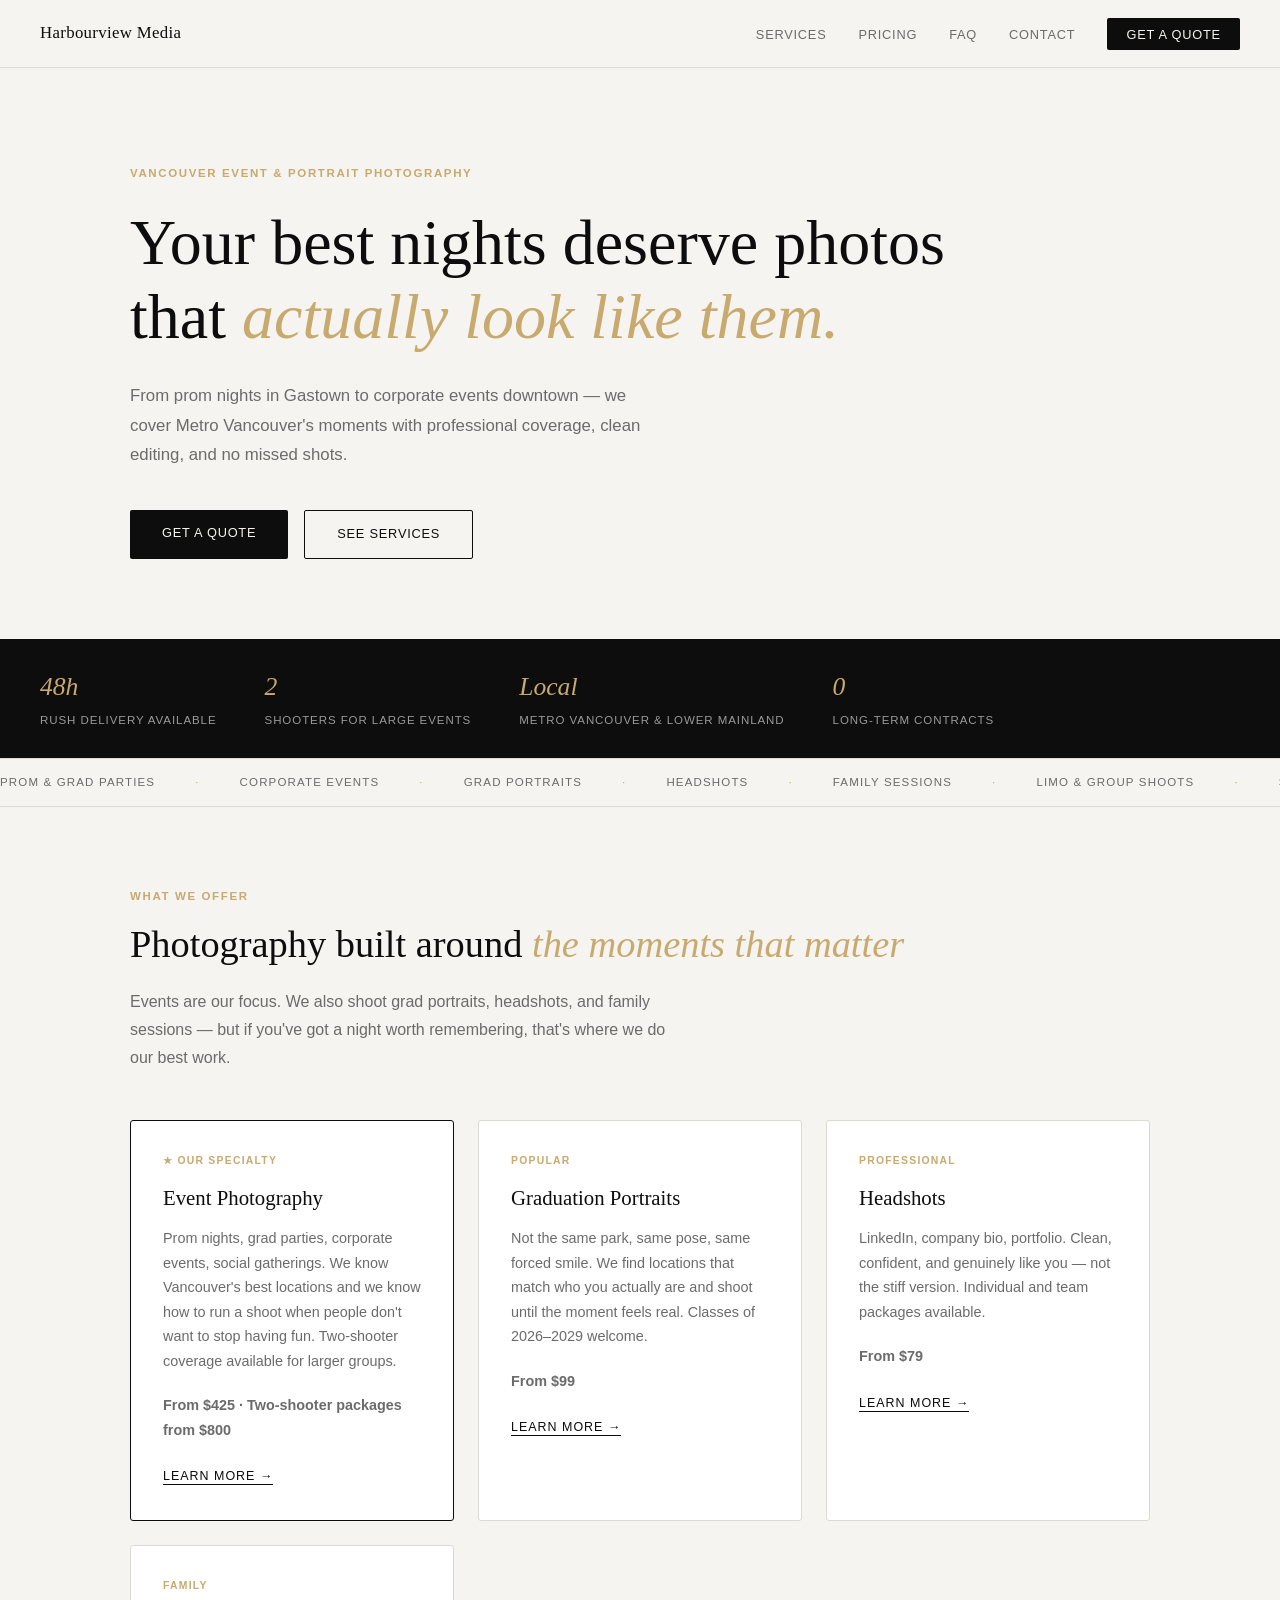
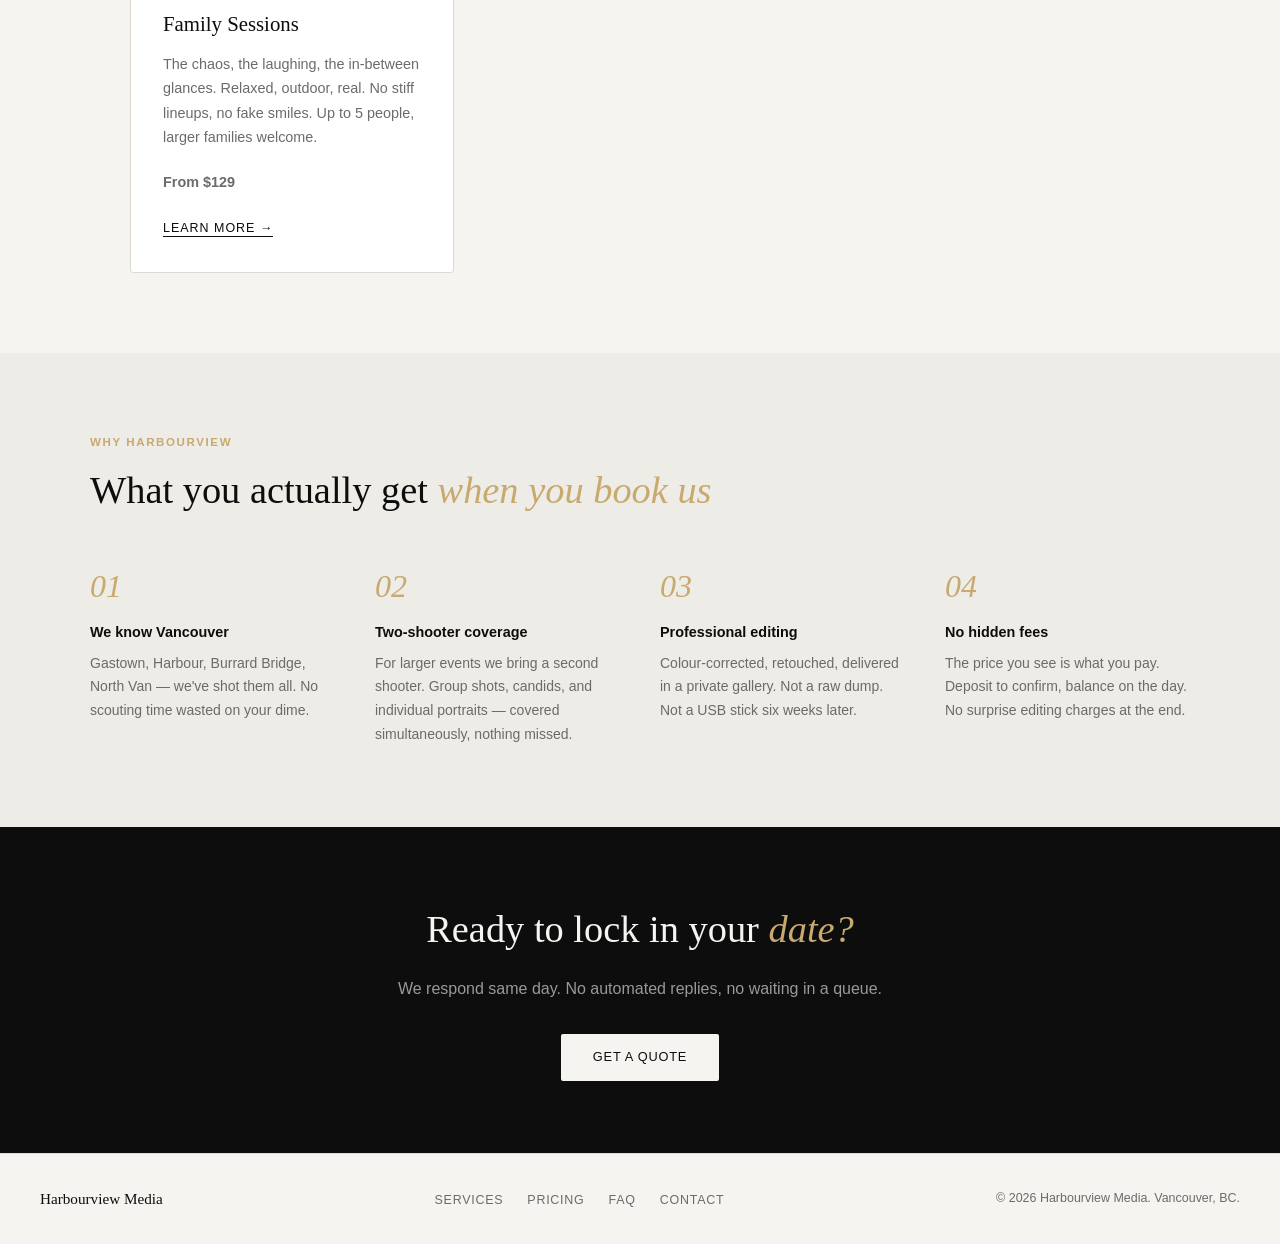
==== commit cf6ac9c2: "Update print statement from 'Hello' to 'Goodbye'" ====
--- a/index.html
+++ b/index.html
@@ -1,321 +1,244 @@
 <!DOCTYPE html>
 <html lang="en">
 <head>
-<meta charset="UTF-8"/>
-<meta name="viewport" content="width=device-width, initial-scale=1.0"/>
-<title>Harbourview Media — Vancouver Restaurant & Commercial Photography</title>
-<style>
-@import url('https://fonts.googleapis.com/css2?family=Playfair+Display:ital,wght@0,400;0,500;0,700;1,400&family=Outfit:wght@300;400;500;600&display=swap');
-*,*::before,*::after{box-sizing:border-box;margin:0;padding:0}
-:root{--forest:#1E3A2F;--forest-mid:#2A4D3E;--parchment:#F7F3EC;--white:#FEFCF9;--amber:#C8943A;--amber-lt:#DBA84E;--amber-pale:#F5E6C8;--ink:#1A1F1C;--ink-mid:#2E3530;--mist:#7A8A82;--sage:#6B8C78;--sage-lt:#A8C0B0;--border:#E4DDD3}
-html{scroll-behavior:smooth}
-body{font-family:'Outfit',sans-serif;background:var(--white);color:var(--ink);font-weight:300;-webkit-font-smoothing:antialiased}
-a{text-decoration:none;color:inherit}
-nav{position:fixed;top:0;left:0;right:0;z-index:100;height:68px;display:flex;align-items:center;justify-content:space-between;padding:0 5rem;background:rgba(30,58,47,0.97);backdrop-filter:blur(8px);border-bottom:1px solid rgba(200,148,58,0.15)}
-.nav-logo{font-family:'Playfair Display',serif;font-size:1.1rem;font-weight:500;color:var(--white)}
-.nav-links{display:flex;gap:2.5rem;list-style:none}
-.nav-links a{font-size:0.75rem;font-weight:400;letter-spacing:0.08em;text-transform:uppercase;color:rgba(254,252,249,0.5);transition:color 0.2s}
-.nav-links a:hover,.nav-links a.active{color:var(--white)}
-.nav-cta{font-size:0.68rem;font-weight:600;letter-spacing:0.12em;text-transform:uppercase;color:var(--ink);background:var(--amber);padding:0.6rem 1.4rem;transition:background 0.2s}
-.nav-cta:hover{background:var(--amber-lt)}
-.btn-amber{display:inline-block;background:var(--amber);color:var(--ink);font-size:0.7rem;font-weight:600;letter-spacing:0.12em;text-transform:uppercase;padding:0.85rem 2rem;transition:background 0.2s}
-.btn-amber:hover{background:var(--amber-lt)}
-.btn-outline-light{display:inline-block;border:1px solid rgba(254,252,249,0.25);color:rgba(254,252,249,0.65);font-size:0.7rem;font-weight:500;letter-spacing:0.1em;text-transform:uppercase;padding:0.85rem 2rem;transition:all 0.2s}
-.btn-outline-light:hover{border-color:var(--amber);color:var(--amber-lt)}
-.tagline-strip{background:var(--amber);overflow:hidden;padding:0.85rem 0;white-space:nowrap}
-.tagline-scroll{display:inline-flex;animation:scroll 30s linear infinite}
-.tagline-item{font-size:0.65rem;font-weight:600;letter-spacing:0.18em;text-transform:uppercase;color:var(--ink);padding:0 1.6rem}
-.tagline-dot{padding:0;opacity:0.4}
-@keyframes scroll{from{transform:translateX(0)}to{transform:translateX(-50%)}}
-.section-eyebrow{font-size:0.63rem;font-weight:500;letter-spacing:0.22em;text-transform:uppercase;color:var(--amber);display:flex;align-items:center;gap:0.7rem;margin-bottom:1.2rem}
-.section-eyebrow::before{content:'';width:22px;height:1px;background:var(--amber)}
-.section-title{font-family:'Playfair Display',serif;font-size:clamp(1.8rem,3vw,2.6rem);font-weight:700;line-height:1.15;color:var(--forest)}
-.section-sub{font-size:0.88rem;font-weight:300;color:var(--mist);line-height:1.95;max-width:400px}
-footer{background:var(--ink);padding:3rem 5rem;display:flex;align-items:center;justify-content:space-between;gap:2rem;flex-wrap:wrap}
-.footer-logo{font-family:'Playfair Display',serif;font-size:1rem;font-weight:500;color:rgba(254,252,249,0.5)}
-.footer-links{display:flex;gap:2rem;list-style:none}
-.footer-links a{font-size:0.7rem;font-weight:300;letter-spacing:0.08em;text-transform:uppercase;color:rgba(254,252,249,0.3);transition:color 0.2s}
-.footer-links a:hover{color:var(--amber-lt)}
-.footer-copy{font-size:0.68rem;font-weight:300;color:rgba(254,252,249,0.2)}
-.reveal{opacity:0;transform:translateY(22px);transition:opacity 0.65s ease,transform 0.65s ease}
-.reveal.visible{opacity:1;transform:none}
-.d1{transition-delay:0.12s}.d2{transition-delay:0.24s}.d3{transition-delay:0.36s}
-.re-banner{background:var(--parchment);border:1px solid var(--border);padding:2.5rem 3rem;display:flex;align-items:center;justify-content:space-between;gap:2rem;flex-wrap:wrap;margin-top:3rem}
-.re-banner-eyebrow{font-size:0.6rem;font-weight:500;letter-spacing:0.2em;text-transform:uppercase;color:var(--amber);display:block;margin-bottom:0.4rem}
-.re-banner-title{font-family:'Playfair Display',serif;font-size:1.2rem;font-weight:600;color:var(--forest);margin-bottom:0.4rem}
-.re-banner-desc{font-size:0.8rem;font-weight:300;color:var(--mist);line-height:1.7;max-width:380px}
-.re-banner-actions{display:flex;gap:1rem;flex-wrap:wrap;align-items:center}
-.re-btn-call{display:flex;align-items:center;gap:0.5rem;background:var(--forest);color:var(--white);font-size:0.7rem;font-weight:600;letter-spacing:0.1em;text-transform:uppercase;padding:0.82rem 1.5rem;transition:background 0.2s}
-.re-btn-call:hover{background:var(--forest-mid)}
-.re-btn-email{font-size:0.7rem;font-weight:300;color:var(--mist);border:1px solid var(--border);padding:0.82rem 1.5rem;transition:all 0.2s}
-.re-btn-email:hover{border-color:var(--amber);color:var(--amber)}
-
-/* HERO */
-.hero{min-height:100vh;background:var(--forest);display:grid;grid-template-columns:1fr 1fr;padding-top:68px;position:relative;overflow:hidden}
-.hero::before{content:'';position:absolute;top:-120px;right:-120px;width:600px;height:600px;border:1px solid rgba(200,148,58,0.13);border-radius:50%;pointer-events:none}
-.hero::after{content:'';position:absolute;bottom:-80px;left:22%;width:340px;height:340px;border:1px solid rgba(200,148,58,0.07);border-radius:50%;pointer-events:none}
-.hero-left{display:flex;flex-direction:column;justify-content:center;padding:5rem 4rem 5rem 5rem;position:relative;z-index:1}
-.hero-eyebrow{font-size:0.67rem;font-weight:500;letter-spacing:0.25em;text-transform:uppercase;color:var(--amber);margin-bottom:2rem;display:flex;align-items:center;gap:0.8rem}
-.hero-eyebrow::before{content:'';width:28px;height:1px;background:var(--amber)}
-.hero-title{font-family:'Playfair Display',serif;font-size:clamp(2.8rem,4.5vw,5rem);font-weight:700;line-height:1.05;color:var(--white);margin-bottom:2rem;letter-spacing:-0.01em}
-.hero-title em{font-style:italic;font-weight:400;color:var(--amber-lt)}
-.hero-sub{font-size:0.93rem;font-weight:300;color:rgba(254,252,249,0.5);max-width:380px;margin-bottom:3rem;line-height:2}
-.hero-actions{display:flex;gap:1rem;align-items:center;flex-wrap:wrap}
-.hero-right{display:flex;flex-direction:column;justify-content:center;padding:5rem 4rem 5rem 2rem;position:relative;z-index:1}
-.trust-cards{display:flex;flex-direction:column;gap:0.85rem}
-.trust-card{border:1px solid rgba(254,252,249,0.1);padding:1.5rem 2rem;display:flex;align-items:center;justify-content:space-between;transition:border-color 0.25s,background 0.25s}
-.trust-card.highlight{border-color:var(--amber);background:rgba(200,148,58,0.09)}
-.trust-card-left{display:flex;align-items:baseline;gap:1rem}
-.trust-card-num{font-family:'Playfair Display',serif;font-size:2.2rem;font-weight:400;font-style:italic;color:var(--amber-lt);line-height:1;flex-shrink:0}
-.trust-card-label{font-size:0.78rem;font-weight:300;color:rgba(254,252,249,0.5);line-height:1.6;max-width:210px}
-.trust-card-tag{font-size:0.58rem;font-weight:600;letter-spacing:0.14em;text-transform:uppercase;padding:0.28rem 0.9rem;border:1px solid rgba(200,148,58,0.4);color:var(--amber-lt);white-space:nowrap;flex-shrink:0}
-.trust-card.highlight .trust-card-tag{background:var(--amber);border-color:var(--amber);color:var(--ink)}
-.hero-footnote{margin-top:1.5rem;font-size:0.7rem;font-weight:300;color:rgba(254,252,249,0.24);letter-spacing:0.04em}
-
-/* FEATURE */
-#feature{background:var(--parchment);padding:8rem 5rem}
-.feature-inner{display:grid;grid-template-columns:1fr 1fr;gap:6rem;align-items:center;max-width:1200px;margin:0 auto}
-.feature-tag{display:inline-block;background:var(--forest);color:var(--amber-pale);font-size:0.58rem;font-weight:600;letter-spacing:0.2em;text-transform:uppercase;padding:0.38rem 1rem;margin-bottom:1.5rem}
-.feature-title{font-family:'Playfair Display',serif;font-size:clamp(2.2rem,4vw,3.4rem);font-weight:700;line-height:1.1;color:var(--forest);margin-bottom:1.5rem}
-.feature-title em{font-style:italic;font-weight:400;color:var(--amber)}
-.feature-body{font-size:0.9rem;font-weight:300;color:var(--ink-mid);line-height:2;margin-bottom:1.4rem;max-width:420px}
-.perks{display:flex;flex-direction:column;gap:1rem}
-.perk{background:var(--white);padding:1.4rem 1.8rem;border:1px solid var(--border);display:flex;gap:1.2rem;align-items:flex-start;transition:border-color 0.25s,transform 0.25s}
-.perk:hover{border-color:var(--amber);transform:translateX(4px)}
-.perk-icon{width:36px;height:36px;flex-shrink:0;background:var(--forest);display:flex;align-items:center;justify-content:center}
-.perk-icon svg{width:16px;height:16px}
-.perk-title{font-size:0.86rem;font-weight:600;color:var(--forest);margin-bottom:0.15rem}
-.perk-desc{font-size:0.78rem;font-weight:300;color:var(--mist);line-height:1.7}
-
-/* SERVICES */
-#services{background:var(--white);padding:7rem 5rem}
-.services-intro{display:grid;grid-template-columns:1fr 1fr;gap:4rem;align-items:end;margin-bottom:4rem}
-.services-grid{display:grid;grid-template-columns:repeat(3,1fr);gap:1.5rem}
-.sc{border:1px solid var(--border);padding:2.6rem 2.2rem;position:relative;overflow:hidden;transition:border-color 0.28s,transform 0.28s;background:var(--white);text-decoration:none;display:block}
-.sc:hover{border-color:var(--forest);transform:translateY(-4px)}
-.sc.primary{background:var(--forest);border-color:var(--forest)}
-.sc-num{font-family:'Playfair Display',serif;font-size:0.78rem;font-style:italic;color:var(--sage);margin-bottom:1.4rem;display:block}
-.sc.primary .sc-num{color:var(--amber)}
-.sc-name{font-family:'Playfair Display',serif;font-size:1.4rem;font-weight:500;color:var(--forest);margin-bottom:0.5rem}
-.sc.primary .sc-name{color:var(--white)}
-.sc-line{width:26px;height:2px;background:var(--amber);margin-bottom:1.1rem}
-.sc-desc{font-size:0.82rem;font-weight:300;color:var(--mist);line-height:1.9;margin-bottom:1.8rem}
-.sc.primary .sc-desc{color:rgba(254,252,249,0.45)}
-.sc-price{font-size:0.73rem;font-weight:400;color:var(--ink-mid)}
-.sc.primary .sc-price{color:rgba(254,252,249,0.55)}
-.sc-price strong{font-family:'Playfair Display',serif;font-size:1.5rem;font-weight:500;margin-right:0.2rem;color:var(--forest)}
-.sc.primary .sc-price strong{color:var(--amber-lt)}
-.sc-cta{display:block;margin-top:1.2rem;font-size:0.66rem;font-weight:500;letter-spacing:0.14em;text-transform:uppercase;color:var(--sage);transition:color 0.2s}
-.sc:hover .sc-cta{color:var(--amber)}
-.sc.primary .sc-cta{color:var(--amber)}
-
-/* RETAINER STRIP */
-.retainer-strip{background:var(--forest);margin-top:3rem;padding:3.5rem 4rem;display:flex;align-items:center;justify-content:space-between;gap:3rem;border:1px solid rgba(200,148,58,0.2)}
-.retainer-eyebrow{font-size:0.6rem;font-weight:600;letter-spacing:0.22em;text-transform:uppercase;color:var(--amber);margin-bottom:0.6rem;display:block}
-.retainer-title{font-family:'Playfair Display',serif;font-size:1.6rem;font-weight:700;color:var(--white);margin-bottom:0.5rem}
-.retainer-desc{font-size:0.82rem;font-weight:300;color:rgba(254,252,249,0.5);max-width:420px;line-height:1.8}
-.retainer-price{text-align:center;flex-shrink:0}
-.retainer-from{font-size:0.62rem;font-weight:300;color:rgba(254,252,249,0.4);letter-spacing:0.1em;display:block;margin-bottom:0.2rem}
-.retainer-amount{font-family:'Playfair Display',serif;font-size:3rem;font-weight:700;color:var(--amber-lt);line-height:1}
-.retainer-amount sup{font-size:1.1rem;font-family:'Outfit',sans-serif;font-weight:300;vertical-align:super}
-.retainer-period{font-size:0.72rem;font-weight:300;color:rgba(254,252,249,0.35);display:block;margin-bottom:1.2rem}
-
-@media(max-width:960px){
-  .hero{grid-template-columns:1fr}
-  .hero-left{padding:3.5rem 2rem 2rem}
-  .hero-right{padding:1.5rem 2rem 3.5rem}
-  .feature-inner{grid-template-columns:1fr;gap:3rem}
-  #feature{padding:5rem 2rem}
-  #services{padding:5rem 2rem}
-  .services-intro{grid-template-columns:1fr;gap:1.5rem}
-  .services-grid{grid-template-columns:1fr}
-  .retainer-strip{flex-direction:column;padding:2.5rem 2rem;text-align:center}
-  footer{padding:2.5rem 1.5rem;flex-direction:column;gap:1.5rem}
-  nav{padding:0 1.5rem}
-  .nav-links{display:none}
-}
-</style>
+  <meta charset="UTF-8" />
+  <meta name="viewport" content="width=device-width, initial-scale=1.0" />
+  <title>Harbourview Media — Vancouver Event & Portrait Photography</title>
+  <meta name="description" content="Vancouver event and portrait photography. Proms, grad parties, corporate events, headshots, and family sessions across Metro Vancouver and the Lower Mainland." />
+  <style>
+    *, *::before, *::after { box-sizing: border-box; margin: 0; padding: 0; }
+    :root {
+      --black: #0d0d0d;
+      --white: #f5f4f0;
+      --accent: #c8a96e;
+      --grey: #6b6b6b;
+      --light: #eeece7;
+      --border: #dedad3;
+      --font-display: Georgia, 'Times New Roman', serif;
+      --font-body: 'Helvetica Neue', Helvetica, Arial, sans-serif;
+    }
+    html { scroll-behavior: smooth; }
+    body { font-family: var(--font-body); background: var(--white); color: var(--black); line-height: 1.6; }
+
+    nav {
+      display: flex; justify-content: space-between; align-items: center;
+      padding: 1.25rem 2.5rem; border-bottom: 1px solid var(--border);
+      background: var(--white); position: sticky; top: 0; z-index: 100;
+    }
+    .nav-logo { font-family: var(--font-display); font-size: 1.05rem; font-weight: normal; text-decoration: none; color: var(--black); letter-spacing: 0.02em; }
+    .nav-links { display: flex; gap: 2rem; list-style: none; align-items: center; }
+    .nav-links a { text-decoration: none; color: var(--grey); font-size: 0.8rem; letter-spacing: 0.06em; text-transform: uppercase; transition: color 0.2s; }
+    .nav-links a:hover { color: var(--black); }
+    .nav-cta { background: var(--black) !important; color: var(--white) !important; padding: 0.55rem 1.2rem !important; border-radius: 2px; }
+    .nav-cta:hover { background: var(--accent) !important; color: var(--black) !important; }
+
+    .hero { padding: 6rem 2.5rem 5rem; max-width: 1100px; margin: 0 auto; }
+    .hero-eyebrow { font-size: 0.72rem; text-transform: uppercase; letter-spacing: 0.14em; color: var(--accent); margin-bottom: 1.5rem; font-weight: 600; }
+    .hero h1 { font-family: var(--font-display); font-size: clamp(2.4rem, 5vw, 4.2rem); font-weight: normal; line-height: 1.15; max-width: 820px; margin-bottom: 1.75rem; }
+    .hero h1 em { font-style: italic; color: var(--accent); }
+    .hero-sub { font-size: 1.05rem; color: var(--grey); max-width: 540px; margin-bottom: 2.5rem; line-height: 1.75; }
+    .hero-actions { display: flex; gap: 1rem; flex-wrap: wrap; }
+    .btn-primary { background: var(--black); color: var(--white); padding: 0.85rem 2rem; text-decoration: none; font-size: 0.8rem; letter-spacing: 0.06em; text-transform: uppercase; border-radius: 2px; transition: background 0.2s; display: inline-block; }
+    .btn-primary:hover { background: var(--accent); color: var(--black); }
+    .btn-secondary { border: 1px solid var(--black); color: var(--black); padding: 0.85rem 2rem; text-decoration: none; font-size: 0.8rem; letter-spacing: 0.06em; text-transform: uppercase; border-radius: 2px; transition: all 0.2s; display: inline-block; }
+    .btn-secondary:hover { background: var(--black); color: var(--white); }
+
+    .stats-bar { background: var(--black); color: var(--white); padding: 1.75rem 2.5rem; display: flex; gap: 3rem; flex-wrap: wrap; }
+    .stat-item { display: flex; flex-direction: column; }
+    .stat-value { font-family: var(--font-display); font-size: 1.6rem; font-style: italic; color: var(--accent); }
+    .stat-label { font-size: 0.72rem; text-transform: uppercase; letter-spacing: 0.08em; color: #999; margin-top: 0.2rem; }
+
+    .marquee-wrap { border-top: 1px solid var(--border); border-bottom: 1px solid var(--border); padding: 0.9rem 0; overflow: hidden; }
+    .marquee-track { display: flex; gap: 2.5rem; animation: marquee 22s linear infinite; white-space: nowrap; }
+    .marquee-track span { font-size: 0.72rem; text-transform: uppercase; letter-spacing: 0.1em; color: var(--grey); }
+    .marquee-track .dot { color: var(--accent); }
+    @keyframes marquee { from { transform: translateX(0); } to { transform: translateX(-50%); } }
+
+    section { padding: 5rem 2.5rem; max-width: 1100px; margin: 0 auto; }
+    .section-full { padding: 5rem 2.5rem; background: var(--light); }
+    .section-full-inner { max-width: 1100px; margin: 0 auto; }
+    .section-label { font-size: 0.72rem; text-transform: uppercase; letter-spacing: 0.14em; color: var(--accent); font-weight: 600; margin-bottom: 1rem; }
+    .section-title { font-family: var(--font-display); font-size: clamp(1.8rem, 3vw, 2.6rem); font-weight: normal; line-height: 1.2; margin-bottom: 1.25rem; }
+    .section-title em { font-style: italic; color: var(--accent); }
+    .section-body { font-size: 1rem; color: var(--grey); max-width: 560px; line-height: 1.75; margin-bottom: 2.5rem; }
+
+    .services-grid { display: grid; grid-template-columns: repeat(auto-fit, minmax(280px, 1fr)); gap: 1.5rem; margin-top: 3rem; }
+    .service-card { border: 1px solid var(--border); padding: 2rem; border-radius: 3px; background: #fff; transition: border-color 0.2s, box-shadow 0.2s; }
+    .service-card:hover { border-color: var(--accent); box-shadow: 0 4px 20px rgba(0,0,0,0.06); }
+    .service-card.featured { border-color: var(--black); }
+    .service-tag { font-size: 0.65rem; text-transform: uppercase; letter-spacing: 0.12em; color: var(--accent); font-weight: 600; margin-bottom: 0.75rem; display: block; }
+    .service-card h3 { font-family: var(--font-display); font-size: 1.3rem; font-weight: normal; margin-bottom: 0.75rem; }
+    .service-card p { font-size: 0.9rem; color: var(--grey); line-height: 1.7; margin-bottom: 1.25rem; }
+    .service-price { font-size: 0.85rem; color: var(--black); font-weight: 600; margin-bottom: 1rem; }
+    .service-link { font-size: 0.78rem; text-transform: uppercase; letter-spacing: 0.08em; color: var(--black); text-decoration: none; border-bottom: 1px solid var(--black); padding-bottom: 1px; }
+    .service-link:hover { color: var(--accent); border-color: var(--accent); }
+
+    .why-grid { display: grid; grid-template-columns: repeat(auto-fit, minmax(220px, 1fr)); gap: 2.5rem; margin-top: 3rem; }
+    .why-num { font-family: var(--font-display); font-size: 2rem; font-style: italic; color: var(--accent); margin-bottom: 0.5rem; }
+    .why-item h4 { font-size: 0.9rem; font-weight: 600; margin-bottom: 0.5rem; }
+    .why-item p { font-size: 0.875rem; color: var(--grey); line-height: 1.7; }
+
+    .cta-band { background: var(--black); color: var(--white); padding: 4.5rem 2.5rem; text-align: center; }
+    .cta-band h2 { font-family: var(--font-display); font-size: clamp(1.8rem, 3vw, 2.8rem); font-weight: normal; margin-bottom: 1rem; }
+    .cta-band h2 em { font-style: italic; color: var(--accent); }
+    .cta-band p { font-size: 1rem; color: #999; margin-bottom: 2rem; }
+    .btn-light { background: var(--white); color: var(--black); padding: 0.85rem 2rem; text-decoration: none; font-size: 0.8rem; letter-spacing: 0.06em; text-transform: uppercase; border-radius: 2px; display: inline-block; transition: background 0.2s; }
+    .btn-light:hover { background: var(--accent); }
+
+    footer { border-top: 1px solid var(--border); padding: 2rem 2.5rem; display: flex; justify-content: space-between; align-items: center; flex-wrap: wrap; gap: 1rem; }
+    .footer-logo { font-family: var(--font-display); font-size: 0.95rem; color: var(--black); text-decoration: none; }
+    .footer-links { display: flex; gap: 1.5rem; list-style: none; }
+    .footer-links a { font-size: 0.78rem; text-transform: uppercase; letter-spacing: 0.06em; color: var(--grey); text-decoration: none; }
+    .footer-links a:hover { color: var(--black); }
+    .footer-copy { font-size: 0.78rem; color: var(--grey); }
+
+    @media (max-width: 680px) {
+      nav { padding: 1rem 1.25rem; }
+      .nav-links { gap: 0.75rem; }
+      .hero, section { padding: 3.5rem 1.25rem 3rem; }
+      .stats-bar { padding: 1.5rem 1.25rem; gap: 1.5rem; }
+      .section-full { padding: 3rem 1.25rem; }
+      footer { flex-direction: column; align-items: flex-start; padding: 1.5rem 1.25rem; }
+      .cta-band { padding: 3rem 1.25rem; }
+    }
+  </style>
 </head>
 <body>
+
 <nav>
   <a href="index.html" class="nav-logo">Harbourview Media</a>
   <ul class="nav-links">
-    <li><a href="index.html" class="active">Home</a></li>
     <li><a href="services.html">Services</a></li>
     <li><a href="pricing.html">Pricing</a></li>
     <li><a href="faq.html">FAQ</a></li>
     <li><a href="contact.html">Contact</a></li>
+    <li><a href="contact.html" class="nav-cta">Get a Quote</a></li>
   </ul>
-  <a href="contact.html" class="nav-cta">Get a Quote</a>
 </nav>
 
-<section class="hero">
-  <div class="hero-left">
-    <span class="hero-eyebrow">Vancouver Restaurant Photography</span>
-    <h1 class="hero-title">Your restaurant deserves photos that make people<br/><em>hungry before they arrive</em></h1>
-    <p class="hero-sub">Monthly content packages for Vancouver restaurants, cafés, and food businesses. Fresh images delivered every month — no brief, no back-and-forth.</p>
-    <div class="hero-actions">
-      <a href="pricing.html" class="btn-amber">See Packages</a>
-      <a href="contact.html" class="btn-outline-light">Get in touch</a>
-    </div>
-  </div>
-  <div class="hero-right">
-    <div class="trust-cards">
-      <div class="trust-card highlight">
-        <div class="trust-card-left">
-          <span class="trust-card-num">20+</span>
-          <span class="trust-card-label">Edited images delivered monthly — ready for Instagram, Google, your menu</span>
-        </div>
-        <span class="trust-card-tag">Monthly</span>
-      </div>
-      <div class="trust-card">
-        <div class="trust-card-left">
-          <span class="trust-card-num">48h</span>
-          <span class="trust-card-label">Gallery delivered within 48 hours of your shoot — never waiting weeks</span>
-        </div>
-        <span class="trust-card-tag">Fast</span>
-      </div>
-      <div class="trust-card">
-        <div class="trust-card-left">
-          <span class="trust-card-num">0</span>
-          <span class="trust-card-label">Long-term contracts. Month-to-month, cancel any time, no lock-in</span>
-        </div>
-        <span class="trust-card-tag">Flexible</span>
-      </div>
-      <div class="trust-card">
-        <div class="trust-card-left">
-          <span class="trust-card-num">YVR</span>
-          <span class="trust-card-label">Based in Vancouver — Metro Vancouver & Lower Mainland coverage</span>
-        </div>
-        <span class="trust-card-tag">Local</span>
-      </div>
-    </div>
-    <p class="hero-footnote">Restaurants · Cafés · Food Businesses · Retail — Metro Vancouver & Lower Mainland</p>
+<div class="hero">
+  <p class="hero-eyebrow">Vancouver Event &amp; Portrait Photography</p>
+  <h1>Your best nights deserve photos that <em>actually look like them.</em></h1>
+  <p class="hero-sub">From prom nights in Gastown to corporate events downtown — we cover Metro Vancouver's moments with professional coverage, clean editing, and no missed shots.</p>
+  <div class="hero-actions">
+    <a href="contact.html" class="btn-primary">Get a Quote</a>
+    <a href="services.html" class="btn-secondary">See Services</a>
+  </div>
+</div>
+
+<div class="stats-bar">
+  <div class="stat-item"><span class="stat-value">48h</span><span class="stat-label">Rush delivery available</span></div>
+  <div class="stat-item"><span class="stat-value">2</span><span class="stat-label">Shooters for large events</span></div>
+  <div class="stat-item"><span class="stat-value">Local</span><span class="stat-label">Metro Vancouver &amp; Lower Mainland</span></div>
+  <div class="stat-item"><span class="stat-value">0</span><span class="stat-label">Long-term contracts</span></div>
+</div>
+
+<div class="marquee-wrap">
+  <div class="marquee-track">
+    <span>Prom &amp; Grad Parties</span><span class="dot">·</span>
+    <span>Corporate Events</span><span class="dot">·</span>
+    <span>Grad Portraits</span><span class="dot">·</span>
+    <span>Headshots</span><span class="dot">·</span>
+    <span>Family Sessions</span><span class="dot">·</span>
+    <span>Limo &amp; Group Shoots</span><span class="dot">·</span>
+    <span>Social Events</span><span class="dot">·</span>
+    <span>Real Estate</span><span class="dot">·</span>
+    <span>Prom &amp; Grad Parties</span><span class="dot">·</span>
+    <span>Corporate Events</span><span class="dot">·</span>
+    <span>Grad Portraits</span><span class="dot">·</span>
+    <span>Headshots</span><span class="dot">·</span>
+    <span>Family Sessions</span><span class="dot">·</span>
+    <span>Limo &amp; Group Shoots</span><span class="dot">·</span>
+    <span>Social Events</span><span class="dot">·</span>
+    <span>Real Estate</span><span class="dot">·</span>
+  </div>
+</div>
+
+<section>
+  <p class="section-label">What We Offer</p>
+  <h2 class="section-title">Photography built around <em>the moments that matter</em></h2>
+  <p class="section-body">Events are our focus. We also shoot grad portraits, headshots, and family sessions — but if you've got a night worth remembering, that's where we do our best work.</p>
+
+  <div class="services-grid">
+    <div class="service-card featured">
+      <span class="service-tag">★ Our Specialty</span>
+      <h3>Event Photography</h3>
+      <p>Prom nights, grad parties, corporate events, social gatherings. We know Vancouver's best locations and we know how to run a shoot when people don't want to stop having fun. Two-shooter coverage available for larger groups.</p>
+      <p class="service-price">From $425 · Two-shooter packages from $800</p>
+      <a href="services.html#events" class="service-link">Learn more →</a>
+    </div>
+
+    <div class="service-card">
+      <span class="service-tag">Popular</span>
+      <h3>Graduation Portraits</h3>
+      <p>Not the same park, same pose, same forced smile. We find locations that match who you actually are and shoot until the moment feels real. Classes of 2026–2029 welcome.</p>
+      <p class="service-price">From $99</p>
+      <a href="services.html#grad" class="service-link">Learn more →</a>
+    </div>
+
+    <div class="service-card">
+      <span class="service-tag">Professional</span>
+      <h3>Headshots</h3>
+      <p>LinkedIn, company bio, portfolio. Clean, confident, and genuinely like you — not the stiff version. Individual and team packages available.</p>
+      <p class="service-price">From $79</p>
+      <a href="services.html#headshots" class="service-link">Learn more →</a>
+    </div>
+
+    <div class="service-card">
+      <span class="service-tag">Family</span>
+      <h3>Family Sessions</h3>
+      <p>The chaos, the laughing, the in-between glances. Relaxed, outdoor, real. No stiff lineups, no fake smiles. Up to 5 people, larger families welcome.</p>
+      <p class="service-price">From $129</p>
+      <a href="services.html#family" class="service-link">Learn more →</a>
+    </div>
   </div>
 </section>
 
-<div class="tagline-strip">
-  <div class="tagline-scroll">
-    <span class="tagline-item">Restaurant Photography</span><span class="tagline-item tagline-dot">·</span>
-    <span class="tagline-item">Food Content</span><span class="tagline-item tagline-dot">·</span>
-    <span class="tagline-item">Brand Photography</span><span class="tagline-item tagline-dot">·</span>
-    <span class="tagline-item">Monthly Retainers</span><span class="tagline-item tagline-dot">·</span>
-    <span class="tagline-item">48-Hour Delivery</span><span class="tagline-item tagline-dot">·</span>
-    <span class="tagline-item">Metro Vancouver</span><span class="tagline-item tagline-dot">·</span>
-    <span class="tagline-item">Restaurant Photography</span><span class="tagline-item tagline-dot">·</span>
-    <span class="tagline-item">Food Content</span><span class="tagline-item tagline-dot">·</span>
-    <span class="tagline-item">Brand Photography</span><span class="tagline-item tagline-dot">·</span>
-    <span class="tagline-item">Monthly Retainers</span><span class="tagline-item tagline-dot">·</span>
-    <span class="tagline-item">48-Hour Delivery</span><span class="tagline-item tagline-dot">·</span>
-    <span class="tagline-item">Metro Vancouver</span><span class="tagline-item tagline-dot">·</span>
-  </div>
-</div>
-
-<section id="feature">
-  <div class="feature-inner">
-    <div class="reveal">
-      <span class="feature-tag">Our Specialty</span>
-      <h2 class="feature-title">Photos that look like your restaurant<br/><em>at its absolute best</em></h2>
-      <p class="feature-body">Most restaurant photos look the same — bad lighting, wrong angles, colours that lie. We shoot your food, your space, and your team the way they look on a great service. Because that's what fills tables.</p>
-      <p class="feature-body">We work with Vancouver restaurants on a monthly basis. You tell us what's new this month — we handle the rest. No creative brief needed. Just consistent, quality images every single month.</p>
-      <a href="pricing.html" class="btn-amber" style="margin-top:0.5rem">View Content Packages</a>
-    </div>
-    <div class="perks reveal d1">
-      <div class="perk">
-        <div class="perk-icon"><svg viewBox="0 0 16 16" fill="none" stroke="#C8943A" stroke-width="1.4"><circle cx="8" cy="5" r="3"/><path d="M2 14c0-3 2.7-5.5 6-5.5s6 2.5 6 5.5"/></svg></div>
-        <div><div class="perk-title">Dishes, atmosphere, team</div><div class="perk-desc">Hero food shots, ambient dining room, staff portraits, behind-the-scenes — everything a modern restaurant feed needs.</div></div>
-      </div>
-      <div class="perk">
-        <div class="perk-icon"><svg viewBox="0 0 16 16" fill="none" stroke="#C8943A" stroke-width="1.4"><rect x="1" y="3" width="14" height="10" rx="2"/><path d="M5 8h6"/></svg></div>
-        <div><div class="perk-title">Sized for every platform</div><div class="perk-desc">Instagram squares, Stories crops, Google Business cover, menu inserts — all delivered and optimised. Your team just posts.</div></div>
-      </div>
-      <div class="perk">
-        <div class="perk-icon"><svg viewBox="0 0 16 16" fill="none" stroke="#C8943A" stroke-width="1.4"><path d="M3 4h10M3 8h7M3 12h5"/></svg></div>
-        <div><div class="perk-title">No creative brief needed</div><div class="perk-desc">We handle the shot list. Tell us your new dishes — we figure out the rest. Less work for you, better results for both.</div></div>
-      </div>
-      <div class="perk">
-        <div class="perk-icon"><svg viewBox="0 0 16 16" fill="none" stroke="#C8943A" stroke-width="1.4"><rect x="2" y="4" width="12" height="10" rx="1.5"/><path d="M5 4V3a3 3 0 016 0v1"/></svg></div>
-        <div><div class="perk-title">Gallery in 48 hours</div><div class="perk-desc">All images delivered within 48 hours of the shoot — shareable, downloadable, print-ready. No chasing.</div></div>
-      </div>
-    </div>
-  </div>
-</section>
-
-<section id="services">
-  <div class="services-intro reveal">
-    <div>
-      <span class="section-eyebrow">All services</span>
-      <h2 class="section-title">Food is our focus — but we do more</h2>
-    </div>
-    <p class="section-sub">Alongside restaurant content, we offer professional headshots for individuals and teams, and family sessions.</p>
-  </div>
-  <div class="services-grid">
-    <a href="services.html#restaurant" class="sc primary reveal">
-      <span class="sc-num">01 — Featured</span>
-      <h3 class="sc-name">Restaurant & Brand Content</h3>
-      <div class="sc-line"></div>
-      <p class="sc-desc">Monthly photography for restaurants, cafés, and food businesses. Fresh images every month — food, atmosphere, team. No contract.</p>
-      <div class="sc-price">From <strong>$299</strong>/month</div>
-      <span class="sc-cta">Learn more →</span>
-    </a>
-    <a href="services.html#headshots" class="sc reveal d1">
-      <span class="sc-num">02</span>
-      <h3 class="sc-name">Professional Headshots</h3>
-      <div class="sc-line"></div>
-      <p class="sc-desc">LinkedIn, team pages, company bios — clean, confident headshots that make the right first impression. Individual and team packages.</p>
-      <div class="sc-price">Starting at <strong>$79</strong></div>
-      <span class="sc-cta">Learn more →</span>
-    </a>
-    <a href="services.html#family" class="sc reveal d2">
-      <span class="sc-num">03</span>
-      <h3 class="sc-name">Family Sessions</h3>
-      <div class="sc-line"></div>
-      <p class="sc-desc">The laughs, the chaos, the in-between moments — your family as they actually are. Relaxed, outdoor, real.</p>
-      <div class="sc-price">Starting at <strong>$129</strong></div>
-      <span class="sc-cta">Learn more →</span>
-    </a>
-  </div>
-
-  <div class="retainer-strip reveal">
-    <div>
-      <span class="retainer-eyebrow">Monthly Content Package</span>
-      <h3 class="retainer-title">Stop posting phone photos.</h3>
-      <p class="retainer-desc">A monthly shoot keeps your feed looking like a restaurant people actually want to visit. No contract, no creative brief, no chasing your photographer. Consistent content on a schedule that works for your kitchen.</p>
-    </div>
-    <div class="retainer-price">
-      <span class="retainer-from">starting from</span>
-      <div class="retainer-amount"><sup>$</sup>299</div>
-      <span class="retainer-period">per month · no contract</span>
-      <a href="contact.html?service=restaurant-monthly" class="btn-amber">Get a Quote</a>
-    </div>
-  </div>
-
-  <div class="re-banner reveal">
-    <div class="re-banner-left">
-      <span class="re-banner-eyebrow">Also available</span>
-      <h3 class="re-banner-title">Real Estate Photography</h3>
-      <p class="re-banner-desc">Interior & exterior coverage, HDR processing, MLS-ready files. Pricing varies by property size — reach out for a custom quote.</p>
-    </div>
-    <div class="re-banner-actions">
-      <a href="tel:2365092933" class="re-btn-call"><svg width="14" height="14" viewBox="0 0 14 14" fill="none"><path d="M2 1h3l1.5 3.5-1.75 1.05C5.58 7.18 6.82 8.42 8.45 9.25L9.5 7.5 13 9v3c0 1-4 2-9-3S1 2 2 1z" stroke="currentColor" stroke-width="1.2" stroke-linejoin="round"/></svg>(236) 509-2933</a>
-      <a href="mailto:sean@harbourviewmedia.ca" class="re-btn-email">sean@harbourviewmedia.ca</a>
-    </div>
-  </div>
-</section>
+<div class="section-full">
+  <div class="section-full-inner">
+    <p class="section-label">Why Harbourview</p>
+    <h2 class="section-title">What you actually get <em>when you book us</em></h2>
+    <div class="why-grid">
+      <div class="why-item">
+        <div class="why-num">01</div>
+        <h4>We know Vancouver</h4>
+        <p>Gastown, Harbour, Burrard Bridge, North Van — we've shot them all. No scouting time wasted on your dime.</p>
+      </div>
+      <div class="why-item">
+        <div class="why-num">02</div>
+        <h4>Two-shooter coverage</h4>
+        <p>For larger events we bring a second shooter. Group shots, candids, and individual portraits — covered simultaneously, nothing missed.</p>
+      </div>
+      <div class="why-item">
+        <div class="why-num">03</div>
+        <h4>Professional editing</h4>
+        <p>Colour-corrected, retouched, delivered in a private gallery. Not a raw dump. Not a USB stick six weeks later.</p>
+      </div>
+      <div class="why-item">
+        <div class="why-num">04</div>
+        <h4>No hidden fees</h4>
+        <p>The price you see is what you pay. Deposit to confirm, balance on the day. No surprise editing charges at the end.</p>
+      </div>
+    </div>
+  </div>
+</div>
+
+<div class="cta-band">
+  <h2>Ready to lock in your <em>date?</em></h2>
+  <p>We respond same day. No automated replies, no waiting in a queue.</p>
+  <a href="contact.html" class="btn-light">Get a Quote</a>
+</div>
 
 <footer>
-  <span class="footer-logo">Harbourview Media</span>
+  <a href="index.html" class="footer-logo">Harbourview Media</a>
   <ul class="footer-links">
     <li><a href="services.html">Services</a></li>
     <li><a href="pricing.html">Pricing</a></li>
     <li><a href="faq.html">FAQ</a></li>
     <li><a href="contact.html">Contact</a></li>
   </ul>
-  <span class="footer-copy">© 2026 Harbourview Media. Vancouver, BC.</span>
+  <p class="footer-copy">© 2026 Harbourview Media. Vancouver, BC.</p>
 </footer>
-<script>
-const io=new IntersectionObserver(e=>e.forEach(x=>{if(x.isIntersecting)x.target.classList.add('visible')}),{threshold:0.08});
-document.querySelectorAll('.reveal').forEach(el=>io.observe(el));
-</script>
+
 </body>
 </html>
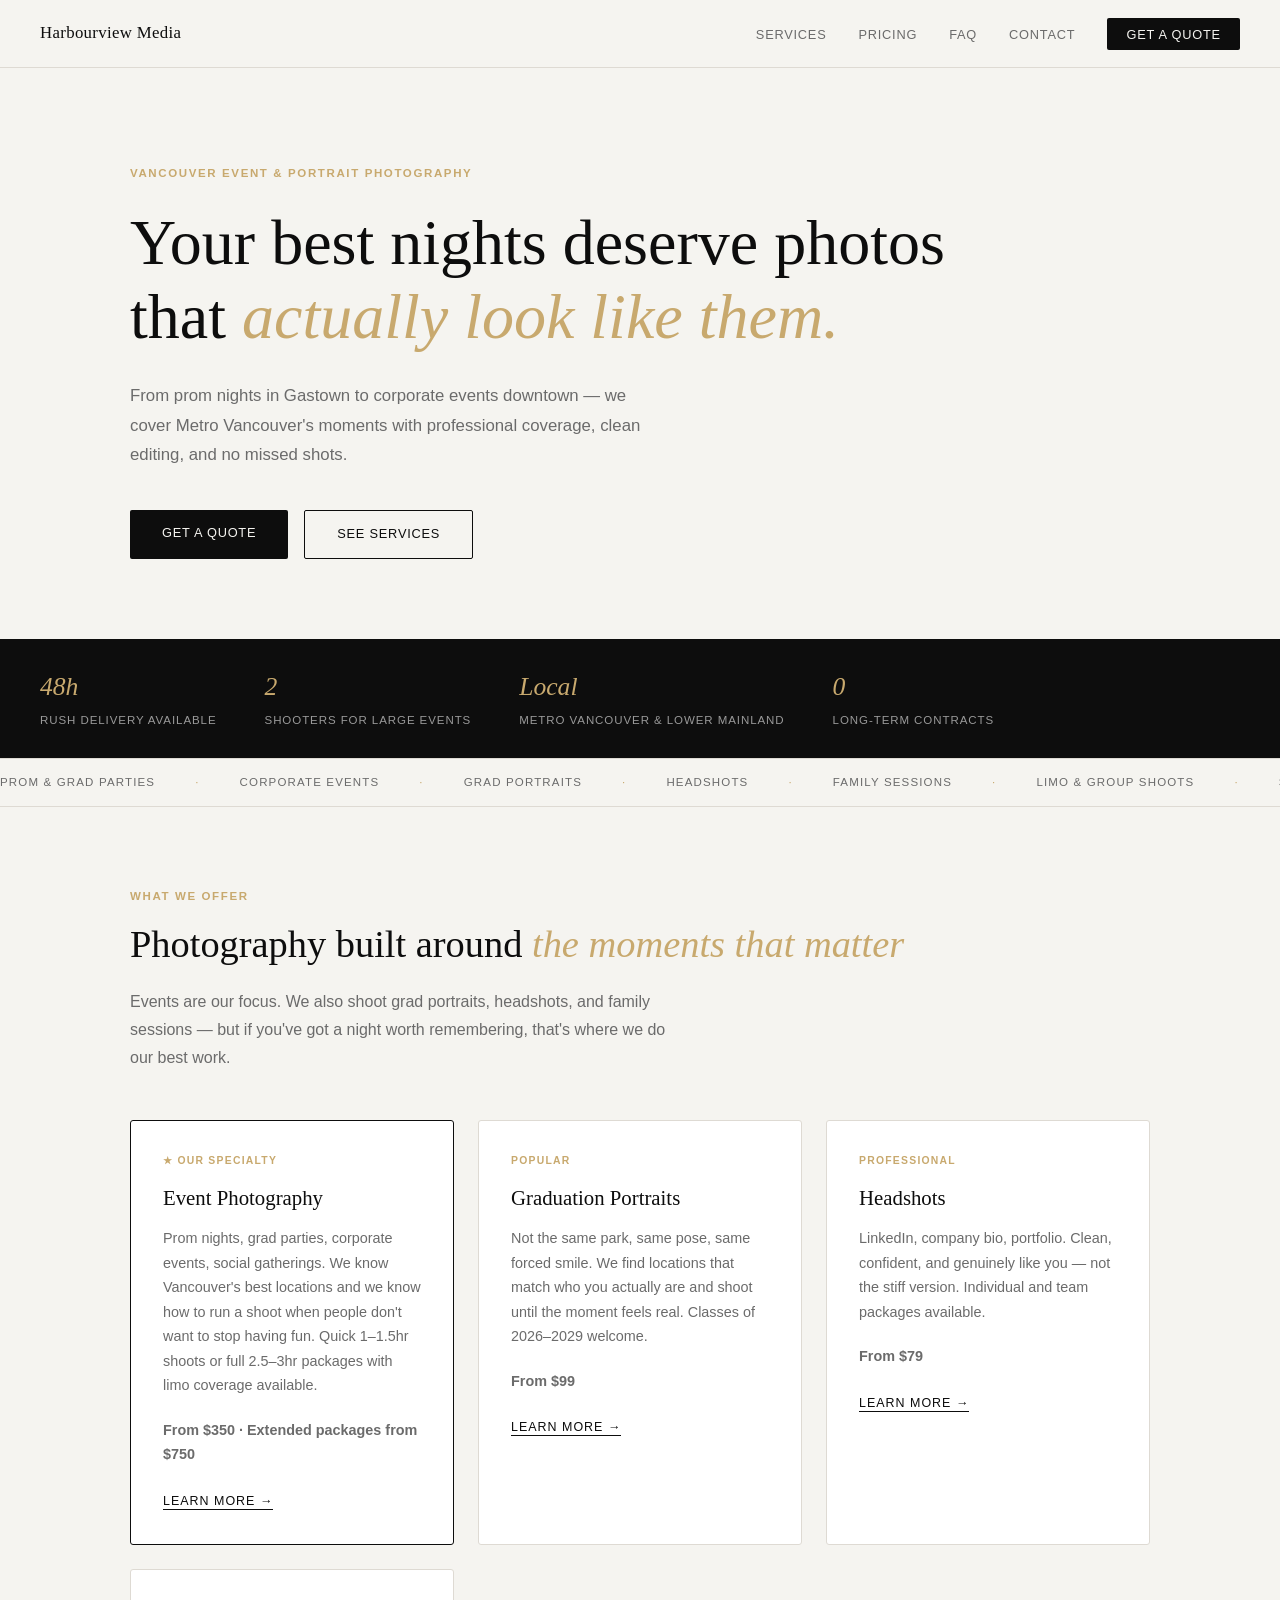
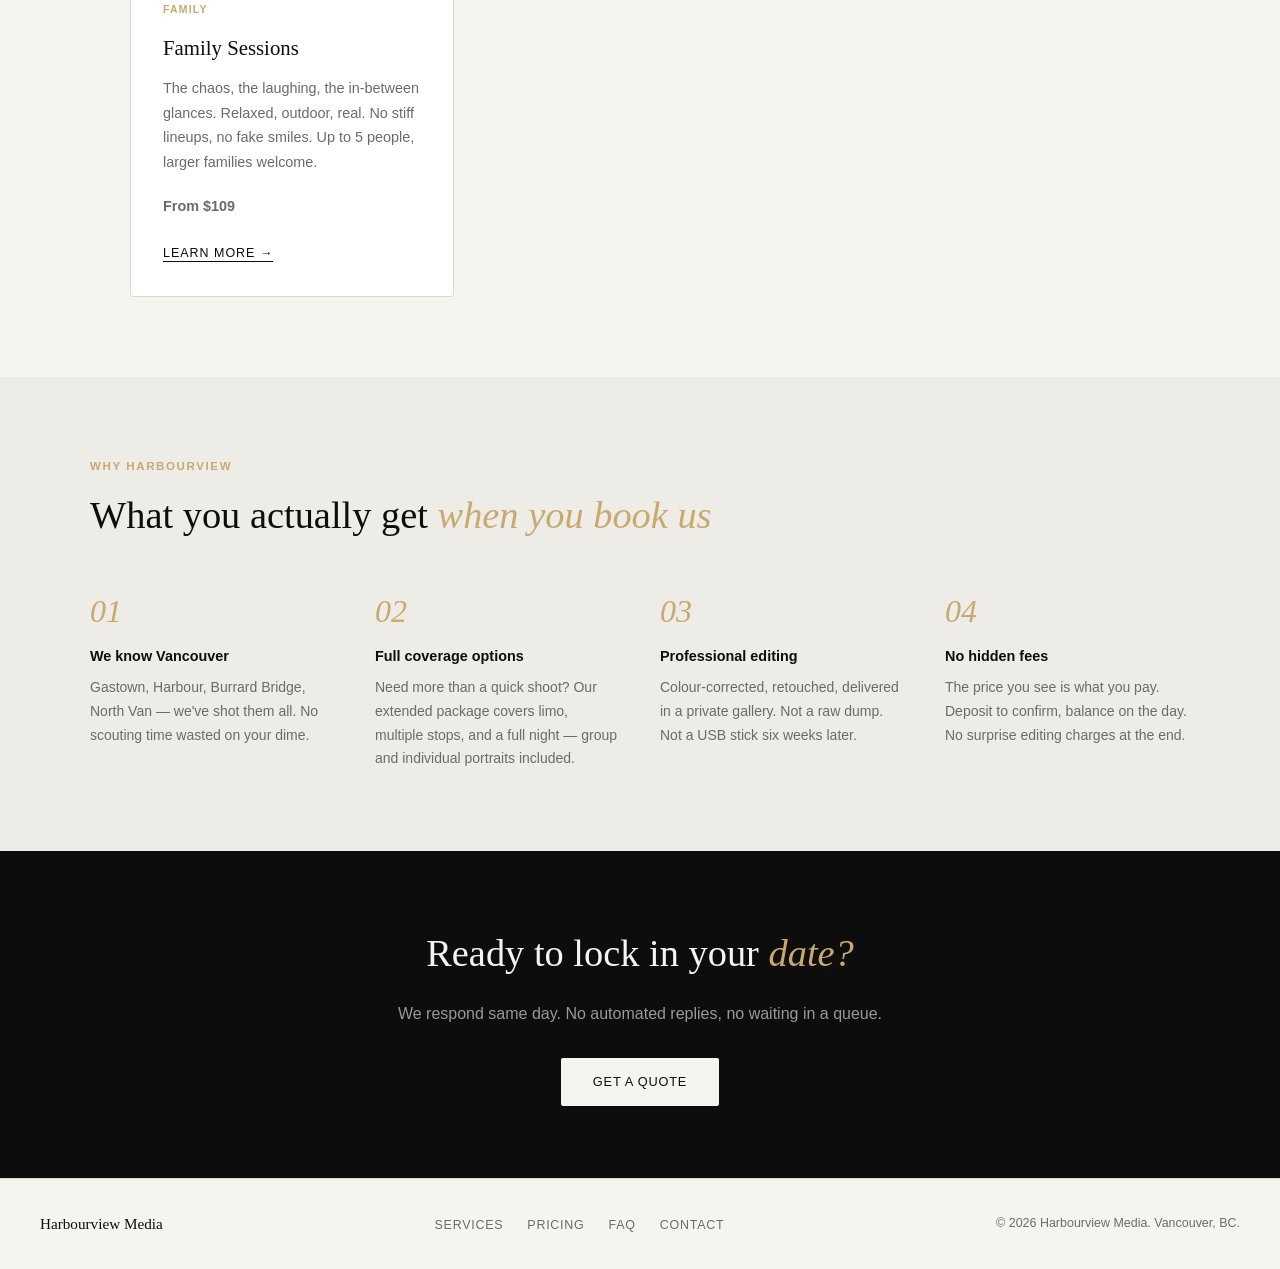
==== commit 404a8cf6: "Update service descriptions and pricing in index.html" ====
--- a/index.html
+++ b/index.html
@@ -163,8 +163,8 @@
     <div class="service-card featured">
       <span class="service-tag">★ Our Specialty</span>
       <h3>Event Photography</h3>
-      <p>Prom nights, grad parties, corporate events, social gatherings. We know Vancouver's best locations and we know how to run a shoot when people don't want to stop having fun. Two-shooter coverage available for larger groups.</p>
-      <p class="service-price">From $425 · Two-shooter packages from $800</p>
+      <p>Prom nights, grad parties, corporate events, social gatherings. We know Vancouver's best locations and we know how to run a shoot when people don't want to stop having fun. Quick 1–1.5hr shoots or full 2.5–3hr packages with limo coverage available.</p>
+      <p class="service-price">From $350 · Extended packages from $750</p>
       <a href="services.html#events" class="service-link">Learn more →</a>
     </div>
 
@@ -188,7 +188,7 @@
       <span class="service-tag">Family</span>
       <h3>Family Sessions</h3>
       <p>The chaos, the laughing, the in-between glances. Relaxed, outdoor, real. No stiff lineups, no fake smiles. Up to 5 people, larger families welcome.</p>
-      <p class="service-price">From $129</p>
+      <p class="service-price">From $109</p>
       <a href="services.html#family" class="service-link">Learn more →</a>
     </div>
   </div>
@@ -206,8 +206,8 @@
       </div>
       <div class="why-item">
         <div class="why-num">02</div>
-        <h4>Two-shooter coverage</h4>
-        <p>For larger events we bring a second shooter. Group shots, candids, and individual portraits — covered simultaneously, nothing missed.</p>
+        <h4>Full coverage options</h4>
+        <p>Need more than a quick shoot? Our extended package covers limo, multiple stops, and a full night — group and individual portraits included.</p>
       </div>
       <div class="why-item">
         <div class="why-num">03</div>
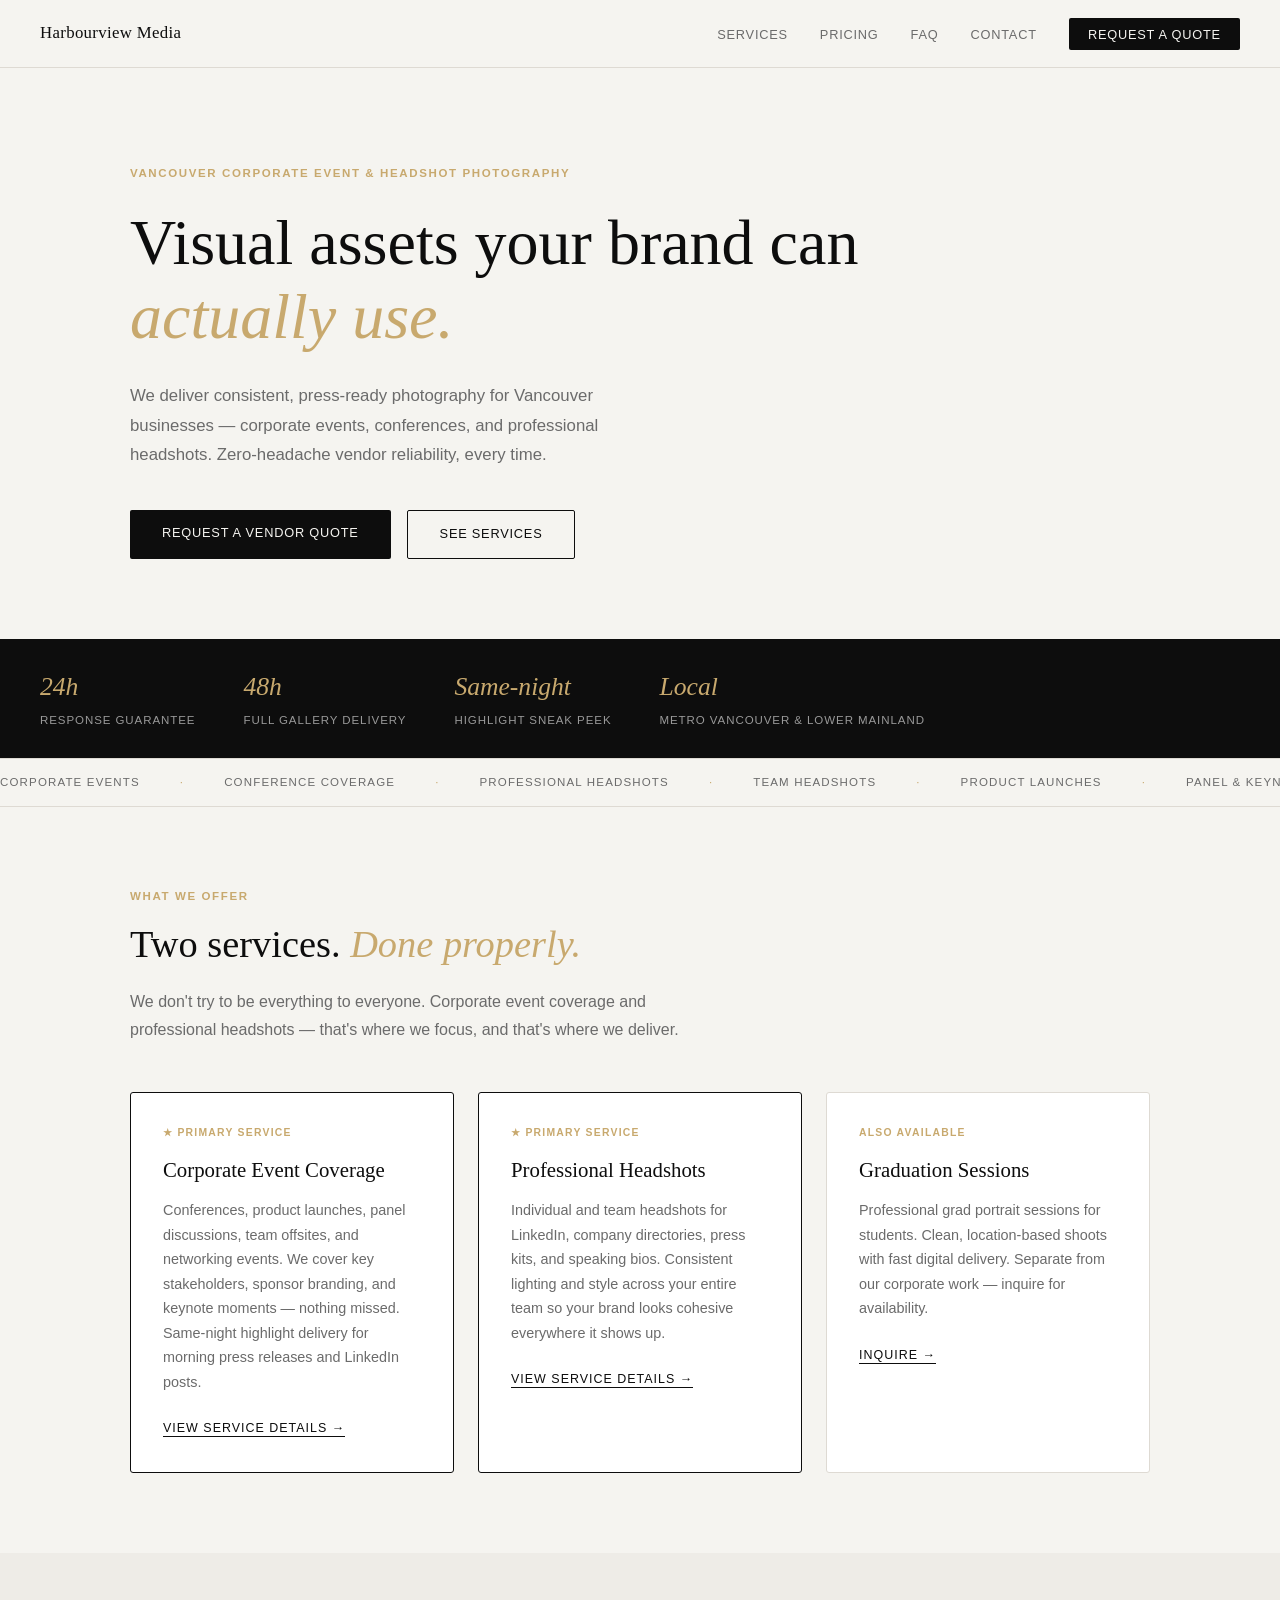
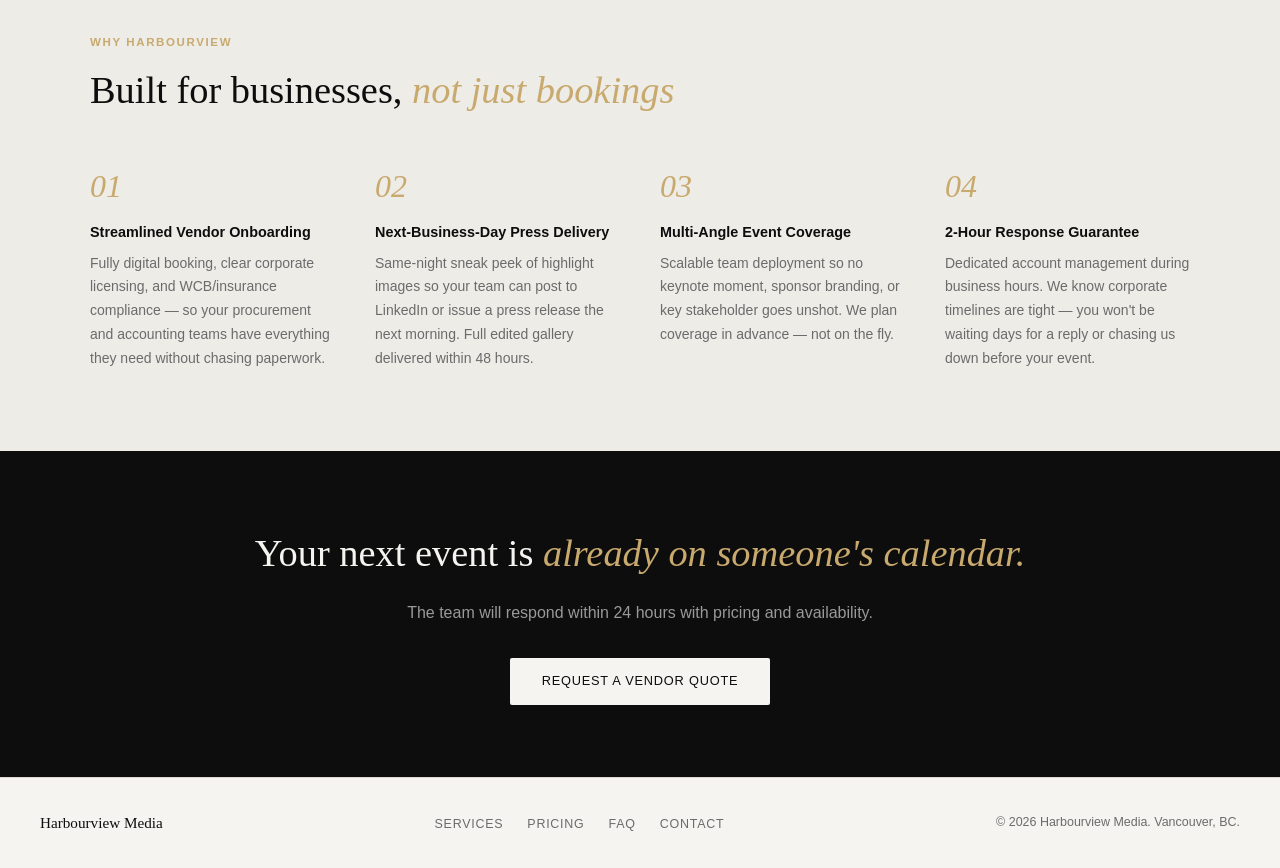
==== commit f7ed1f6e: "Update index.html" ====
--- a/index.html
+++ b/index.html
@@ -3,8 +3,8 @@
 <head>
   <meta charset="UTF-8" />
   <meta name="viewport" content="width=device-width, initial-scale=1.0" />
-  <title>Harbourview Media — Vancouver Event & Portrait Photography</title>
-  <meta name="description" content="Vancouver event and portrait photography. Proms, grad parties, corporate events, headshots, and family sessions across Metro Vancouver and the Lower Mainland." />
+  <title>Harbourview Media — Vancouver Corporate Event & Headshot Photography</title>
+  <meta name="description" content="Vancouver's reliable corporate event and professional headshot photography studio. Serving HR directors, event planners, and marketing teams across Metro Vancouver." />
   <style>
     *, *::before, *::after { box-sizing: border-box; margin: 0; padding: 0; }
     :root {
@@ -112,84 +112,73 @@
     <li><a href="pricing.html">Pricing</a></li>
     <li><a href="faq.html">FAQ</a></li>
     <li><a href="contact.html">Contact</a></li>
-    <li><a href="contact.html" class="nav-cta">Get a Quote</a></li>
+    <li><a href="contact.html" class="nav-cta">Request a Quote</a></li>
   </ul>
 </nav>
 
 <div class="hero">
-  <p class="hero-eyebrow">Vancouver Event &amp; Portrait Photography</p>
-  <h1>Your best nights deserve photos that <em>actually look like them.</em></h1>
-  <p class="hero-sub">From prom nights in Gastown to corporate events downtown — we cover Metro Vancouver's moments with professional coverage, clean editing, and no missed shots.</p>
+  <p class="hero-eyebrow">Vancouver Corporate Event &amp; Headshot Photography</p>
+  <h1>Visual assets your brand can <em>actually use.</em></h1>
+  <p class="hero-sub">We deliver consistent, press-ready photography for Vancouver businesses — corporate events, conferences, and professional headshots. Zero-headache vendor reliability, every time.</p>
   <div class="hero-actions">
-    <a href="contact.html" class="btn-primary">Get a Quote</a>
+    <a href="contact.html" class="btn-primary">Request a Vendor Quote</a>
     <a href="services.html" class="btn-secondary">See Services</a>
   </div>
 </div>
 
 <div class="stats-bar">
-  <div class="stat-item"><span class="stat-value">48h</span><span class="stat-label">Rush delivery available</span></div>
-  <div class="stat-item"><span class="stat-value">2</span><span class="stat-label">Shooters for large events</span></div>
+  <div class="stat-item"><span class="stat-value">24h</span><span class="stat-label">Response guarantee</span></div>
+  <div class="stat-item"><span class="stat-value">48h</span><span class="stat-label">Full gallery delivery</span></div>
+  <div class="stat-item"><span class="stat-value">Same-night</span><span class="stat-label">Highlight sneak peek</span></div>
   <div class="stat-item"><span class="stat-value">Local</span><span class="stat-label">Metro Vancouver &amp; Lower Mainland</span></div>
-  <div class="stat-item"><span class="stat-value">0</span><span class="stat-label">Long-term contracts</span></div>
 </div>
 
 <div class="marquee-wrap">
   <div class="marquee-track">
-    <span>Prom &amp; Grad Parties</span><span class="dot">·</span>
     <span>Corporate Events</span><span class="dot">·</span>
-    <span>Grad Portraits</span><span class="dot">·</span>
-    <span>Headshots</span><span class="dot">·</span>
-    <span>Family Sessions</span><span class="dot">·</span>
-    <span>Limo &amp; Group Shoots</span><span class="dot">·</span>
-    <span>Social Events</span><span class="dot">·</span>
-    <span>Real Estate</span><span class="dot">·</span>
-    <span>Prom &amp; Grad Parties</span><span class="dot">·</span>
+    <span>Conference Coverage</span><span class="dot">·</span>
+    <span>Professional Headshots</span><span class="dot">·</span>
+    <span>Team Headshots</span><span class="dot">·</span>
+    <span>Product Launches</span><span class="dot">·</span>
+    <span>Panel &amp; Keynote Coverage</span><span class="dot">·</span>
+    <span>Graduation Sessions</span><span class="dot">·</span>
+    <span>Press-Ready Delivery</span><span class="dot">·</span>
     <span>Corporate Events</span><span class="dot">·</span>
-    <span>Grad Portraits</span><span class="dot">·</span>
-    <span>Headshots</span><span class="dot">·</span>
-    <span>Family Sessions</span><span class="dot">·</span>
-    <span>Limo &amp; Group Shoots</span><span class="dot">·</span>
-    <span>Social Events</span><span class="dot">·</span>
-    <span>Real Estate</span><span class="dot">·</span>
+    <span>Conference Coverage</span><span class="dot">·</span>
+    <span>Professional Headshots</span><span class="dot">·</span>
+    <span>Team Headshots</span><span class="dot">·</span>
+    <span>Product Launches</span><span class="dot">·</span>
+    <span>Panel &amp; Keynote Coverage</span><span class="dot">·</span>
+    <span>Graduation Sessions</span><span class="dot">·</span>
+    <span>Press-Ready Delivery</span><span class="dot">·</span>
   </div>
 </div>
 
 <section>
   <p class="section-label">What We Offer</p>
-  <h2 class="section-title">Photography built around <em>the moments that matter</em></h2>
-  <p class="section-body">Events are our focus. We also shoot grad portraits, headshots, and family sessions — but if you've got a night worth remembering, that's where we do our best work.</p>
+  <h2 class="section-title">Two services. <em>Done properly.</em></h2>
+  <p class="section-body">We don't try to be everything to everyone. Corporate event coverage and professional headshots — that's where we focus, and that's where we deliver.</p>
 
   <div class="services-grid">
     <div class="service-card featured">
-      <span class="service-tag">★ Our Specialty</span>
-      <h3>Event Photography</h3>
-      <p>Prom nights, grad parties, corporate events, social gatherings. We know Vancouver's best locations and we know how to run a shoot when people don't want to stop having fun. Quick 1–1.5hr shoots or full 2.5–3hr packages with limo coverage available.</p>
-      <p class="service-price">From $350 · Extended packages from $750</p>
-      <a href="services.html#events" class="service-link">Learn more →</a>
+      <span class="service-tag">★ Primary Service</span>
+      <h3>Corporate Event Coverage</h3>
+      <p>Conferences, product launches, panel discussions, team offsites, and networking events. We cover key stakeholders, sponsor branding, and keynote moments — nothing missed. Same-night highlight delivery for morning press releases and LinkedIn posts.</p>
+      <a href="services.html#events" class="service-link">View service details →</a>
+    </div>
+
+    <div class="service-card featured">
+      <span class="service-tag">★ Primary Service</span>
+      <h3>Professional Headshots</h3>
+      <p>Individual and team headshots for LinkedIn, company directories, press kits, and speaking bios. Consistent lighting and style across your entire team so your brand looks cohesive everywhere it shows up.</p>
+      <a href="services.html#headshots" class="service-link">View service details →</a>
     </div>
 
     <div class="service-card">
-      <span class="service-tag">Popular</span>
-      <h3>Graduation Portraits</h3>
-      <p>Not the same park, same pose, same forced smile. We find locations that match who you actually are and shoot until the moment feels real. Classes of 2026–2029 welcome.</p>
-      <p class="service-price">From $99</p>
-      <a href="services.html#grad" class="service-link">Learn more →</a>
-    </div>
-
-    <div class="service-card">
-      <span class="service-tag">Professional</span>
-      <h3>Headshots</h3>
-      <p>LinkedIn, company bio, portfolio. Clean, confident, and genuinely like you — not the stiff version. Individual and team packages available.</p>
-      <p class="service-price">From $79</p>
-      <a href="services.html#headshots" class="service-link">Learn more →</a>
-    </div>
-
-    <div class="service-card">
-      <span class="service-tag">Family</span>
-      <h3>Family Sessions</h3>
-      <p>The chaos, the laughing, the in-between glances. Relaxed, outdoor, real. No stiff lineups, no fake smiles. Up to 5 people, larger families welcome.</p>
-      <p class="service-price">From $109</p>
-      <a href="services.html#family" class="service-link">Learn more →</a>
+      <span class="service-tag">Also Available</span>
+      <h3>Graduation Sessions</h3>
+      <p>Professional grad portrait sessions for students. Clean, location-based shoots with fast digital delivery. Separate from our corporate work — inquire for availability.</p>
+      <a href="contact.html?service=graduation" class="service-link">Inquire →</a>
     </div>
   </div>
 </section>
@@ -197,36 +186,36 @@
 <div class="section-full">
   <div class="section-full-inner">
     <p class="section-label">Why Harbourview</p>
-    <h2 class="section-title">What you actually get <em>when you book us</em></h2>
+    <h2 class="section-title">Built for businesses, <em>not just bookings</em></h2>
     <div class="why-grid">
       <div class="why-item">
         <div class="why-num">01</div>
-        <h4>We know Vancouver</h4>
-        <p>Gastown, Harbour, Burrard Bridge, North Van — we've shot them all. No scouting time wasted on your dime.</p>
+        <h4>Streamlined Vendor Onboarding</h4>
+        <p>Fully digital booking, clear corporate licensing, and WCB/insurance compliance — so your procurement and accounting teams have everything they need without chasing paperwork.</p>
       </div>
       <div class="why-item">
         <div class="why-num">02</div>
-        <h4>Full coverage options</h4>
-        <p>Need more than a quick shoot? Our extended package covers limo, multiple stops, and a full night — group and individual portraits included.</p>
+        <h4>Next-Business-Day Press Delivery</h4>
+        <p>Same-night sneak peek of highlight images so your team can post to LinkedIn or issue a press release the next morning. Full edited gallery delivered within 48 hours.</p>
       </div>
       <div class="why-item">
         <div class="why-num">03</div>
-        <h4>Professional editing</h4>
-        <p>Colour-corrected, retouched, delivered in a private gallery. Not a raw dump. Not a USB stick six weeks later.</p>
+        <h4>Multi-Angle Event Coverage</h4>
+        <p>Scalable team deployment so no keynote moment, sponsor branding, or key stakeholder goes unshot. We plan coverage in advance — not on the fly.</p>
       </div>
       <div class="why-item">
         <div class="why-num">04</div>
-        <h4>No hidden fees</h4>
-        <p>The price you see is what you pay. Deposit to confirm, balance on the day. No surprise editing charges at the end.</p>
+        <h4>2-Hour Response Guarantee</h4>
+        <p>Dedicated account management during business hours. We know corporate timelines are tight — you won't be waiting days for a reply or chasing us down before your event.</p>
       </div>
     </div>
   </div>
 </div>
 
 <div class="cta-band">
-  <h2>Ready to lock in your <em>date?</em></h2>
-  <p>We respond same day. No automated replies, no waiting in a queue.</p>
-  <a href="contact.html" class="btn-light">Get a Quote</a>
+  <h2>Your next event is <em>already on someone's calendar.</em></h2>
+  <p>The team will respond within 24 hours with pricing and availability.</p>
+  <a href="contact.html" class="btn-light">Request a Vendor Quote</a>
 </div>
 
 <footer>
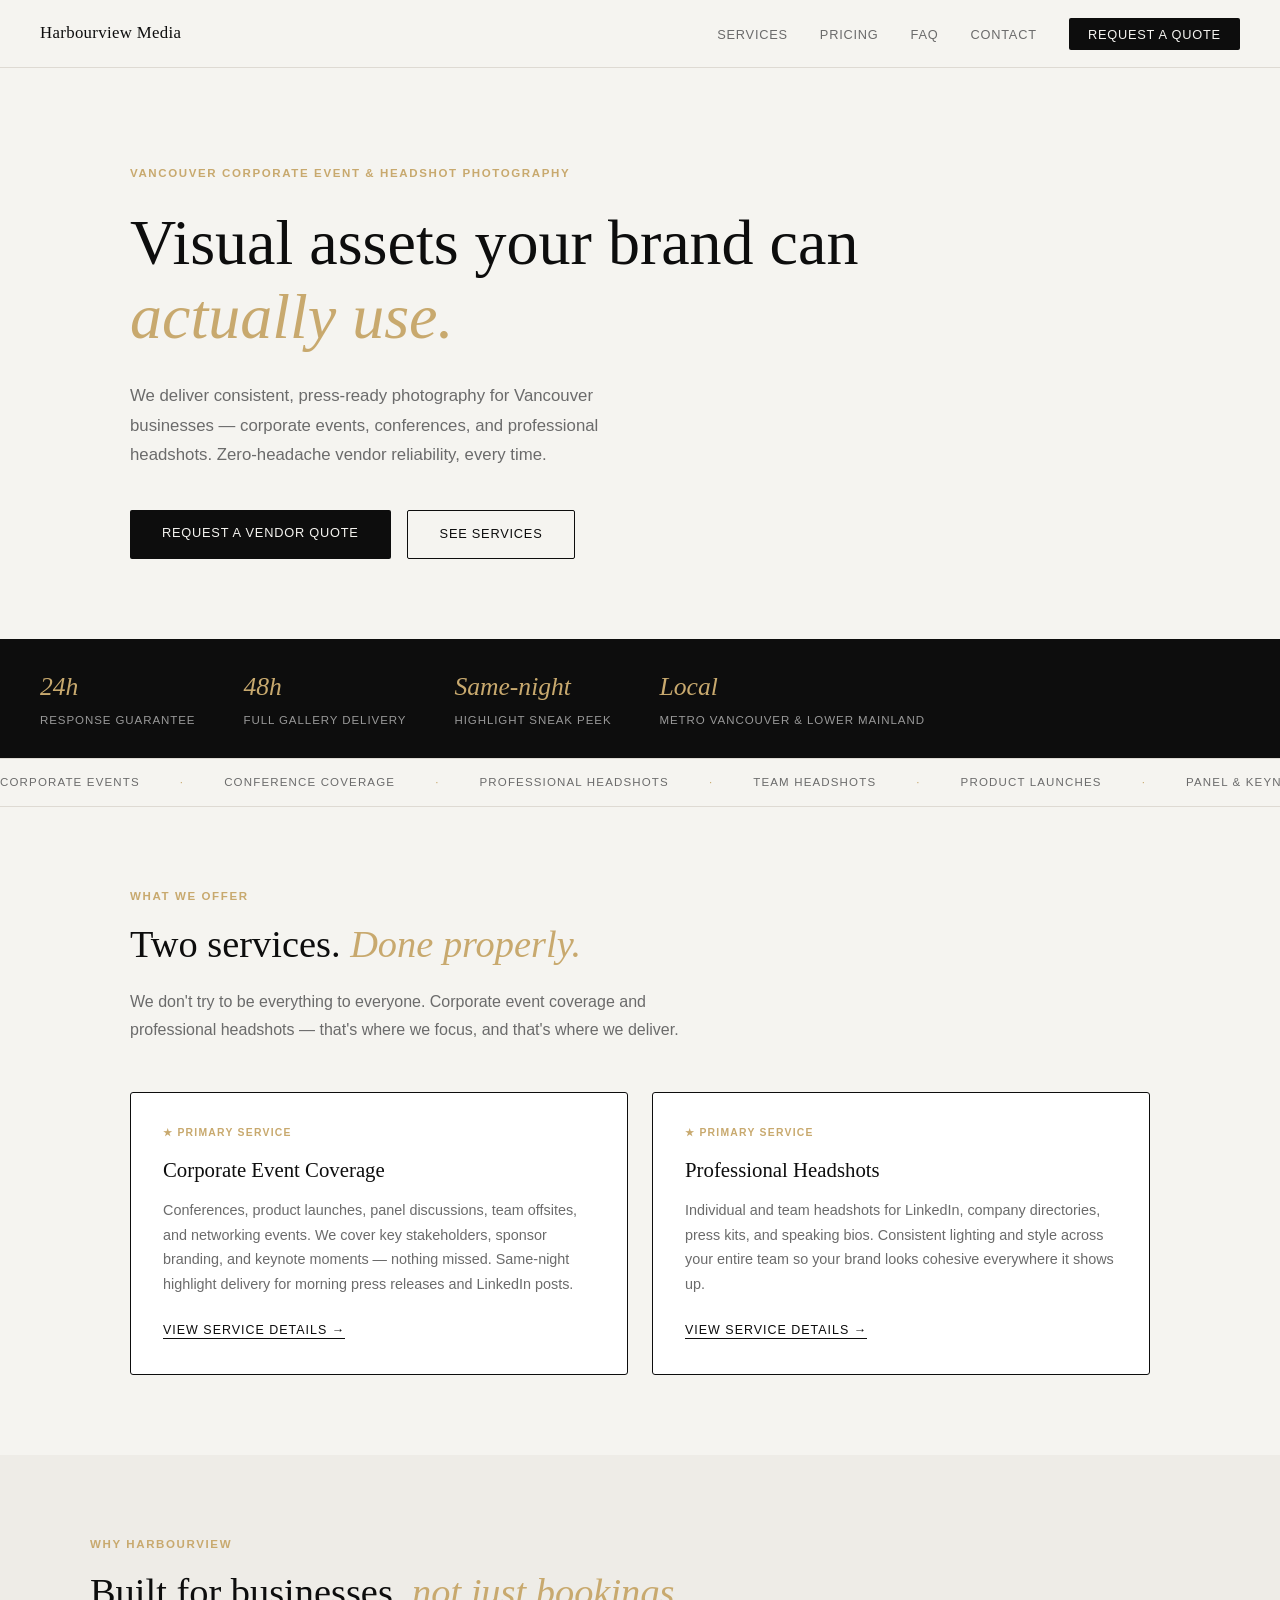
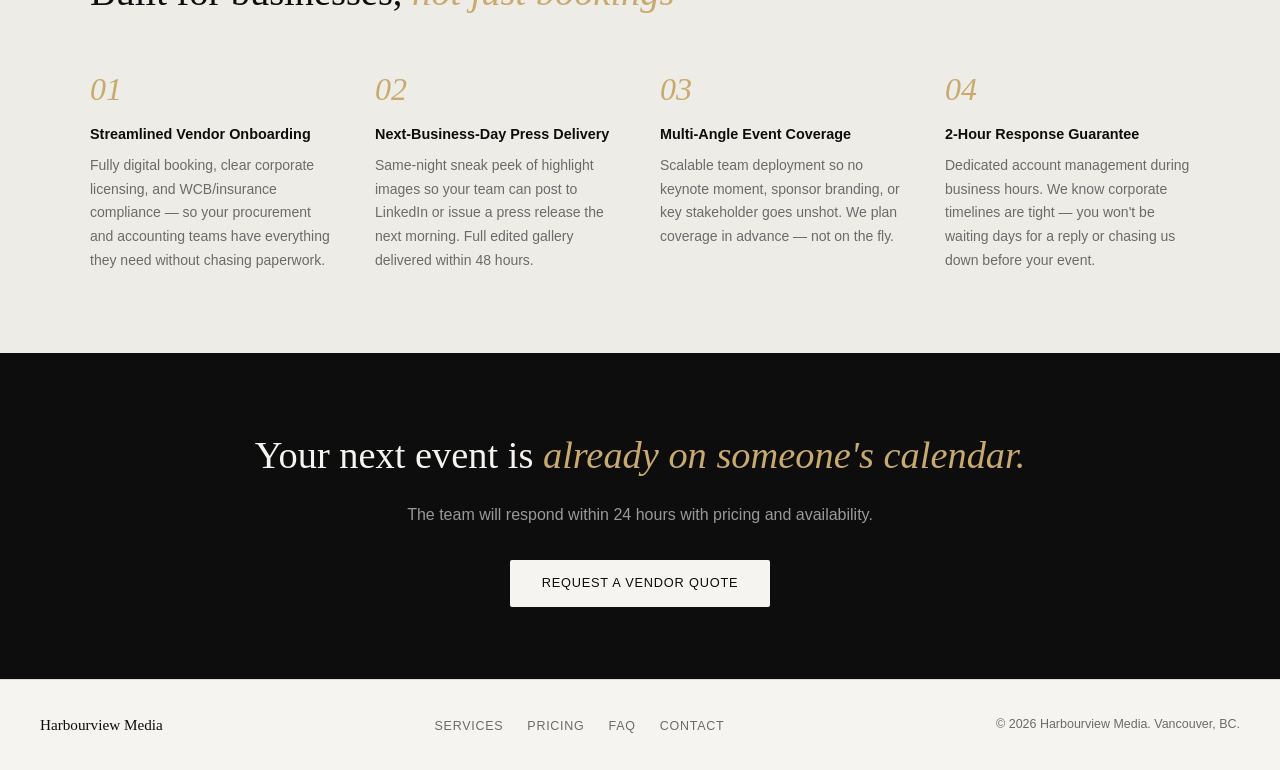
==== commit 765be45a: "Update navigation links to use root-relative paths" ====
--- a/index.html
+++ b/index.html
@@ -106,13 +106,13 @@
 <body>
 
 <nav>
-  <a href="index.html" class="nav-logo">Harbourview Media</a>
+  <a href="/" class="nav-logo">Harbourview Media</a>
   <ul class="nav-links">
-    <li><a href="services.html">Services</a></li>
-    <li><a href="pricing.html">Pricing</a></li>
-    <li><a href="faq.html">FAQ</a></li>
-    <li><a href="contact.html">Contact</a></li>
-    <li><a href="contact.html" class="nav-cta">Request a Quote</a></li>
+    <li><a href="/services">Services</a></li>
+    <li><a href="/pricing">Pricing</a></li>
+    <li><a href="/faq">FAQ</a></li>
+    <li><a href="/contact">Contact</a></li>
+    <li><a href="/contact" class="nav-cta">Request a Quote</a></li>
   </ul>
 </nav>
 
@@ -121,8 +121,8 @@
   <h1>Visual assets your brand can <em>actually use.</em></h1>
   <p class="hero-sub">We deliver consistent, press-ready photography for Vancouver businesses — corporate events, conferences, and professional headshots. Zero-headache vendor reliability, every time.</p>
   <div class="hero-actions">
-    <a href="contact.html" class="btn-primary">Request a Vendor Quote</a>
-    <a href="services.html" class="btn-secondary">See Services</a>
+    <a href="/contact" class="btn-primary">Request a Vendor Quote</a>
+    <a href="/services" class="btn-secondary">See Services</a>
   </div>
 </div>
 
@@ -159,26 +159,19 @@
   <h2 class="section-title">Two services. <em>Done properly.</em></h2>
   <p class="section-body">We don't try to be everything to everyone. Corporate event coverage and professional headshots — that's where we focus, and that's where we deliver.</p>
 
-  <div class="services-grid">
+  <div class="services-grid" style="grid-template-columns: repeat(2, 1fr);">
     <div class="service-card featured">
       <span class="service-tag">★ Primary Service</span>
       <h3>Corporate Event Coverage</h3>
       <p>Conferences, product launches, panel discussions, team offsites, and networking events. We cover key stakeholders, sponsor branding, and keynote moments — nothing missed. Same-night highlight delivery for morning press releases and LinkedIn posts.</p>
-      <a href="services.html#events" class="service-link">View service details →</a>
+      <a href="/services#events" class="service-link">View service details →</a>
     </div>
 
     <div class="service-card featured">
       <span class="service-tag">★ Primary Service</span>
       <h3>Professional Headshots</h3>
       <p>Individual and team headshots for LinkedIn, company directories, press kits, and speaking bios. Consistent lighting and style across your entire team so your brand looks cohesive everywhere it shows up.</p>
-      <a href="services.html#headshots" class="service-link">View service details →</a>
-    </div>
-
-    <div class="service-card">
-      <span class="service-tag">Also Available</span>
-      <h3>Graduation Sessions</h3>
-      <p>Professional grad portrait sessions for students. Clean, location-based shoots with fast digital delivery. Separate from our corporate work — inquire for availability.</p>
-      <a href="contact.html?service=graduation" class="service-link">Inquire →</a>
+      <a href="/services#headshots" class="service-link">View service details →</a>
     </div>
   </div>
 </section>
@@ -215,16 +208,16 @@
 <div class="cta-band">
   <h2>Your next event is <em>already on someone's calendar.</em></h2>
   <p>The team will respond within 24 hours with pricing and availability.</p>
-  <a href="contact.html" class="btn-light">Request a Vendor Quote</a>
+  <a href="/contact" class="btn-light">Request a Vendor Quote</a>
 </div>
 
 <footer>
-  <a href="index.html" class="footer-logo">Harbourview Media</a>
+  <a href="/" class="footer-logo">Harbourview Media</a>
   <ul class="footer-links">
-    <li><a href="services.html">Services</a></li>
-    <li><a href="pricing.html">Pricing</a></li>
-    <li><a href="faq.html">FAQ</a></li>
-    <li><a href="contact.html">Contact</a></li>
+    <li><a href="/services">Services</a></li>
+    <li><a href="/pricing">Pricing</a></li>
+    <li><a href="/faq">FAQ</a></li>
+    <li><a href="/contact">Contact</a></li>
   </ul>
   <p class="footer-copy">© 2026 Harbourview Media. Vancouver, BC.</p>
 </footer>
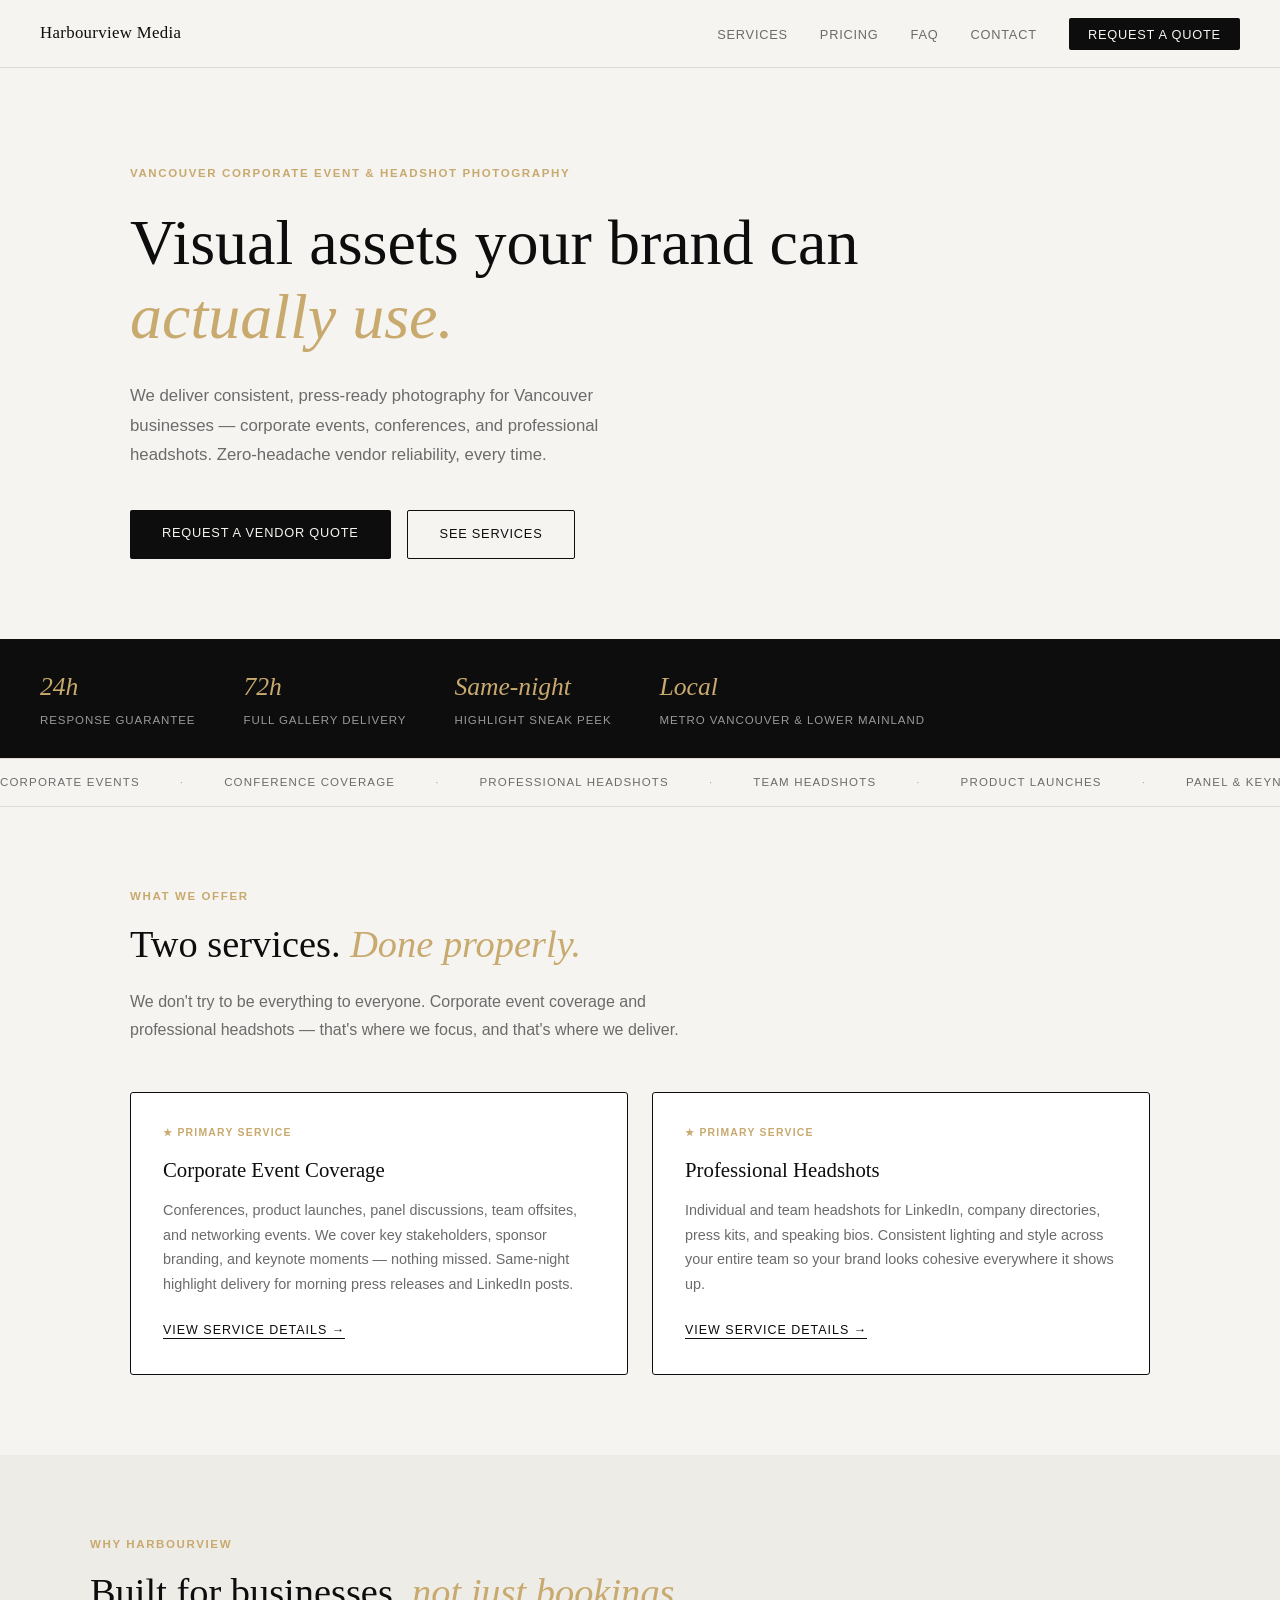
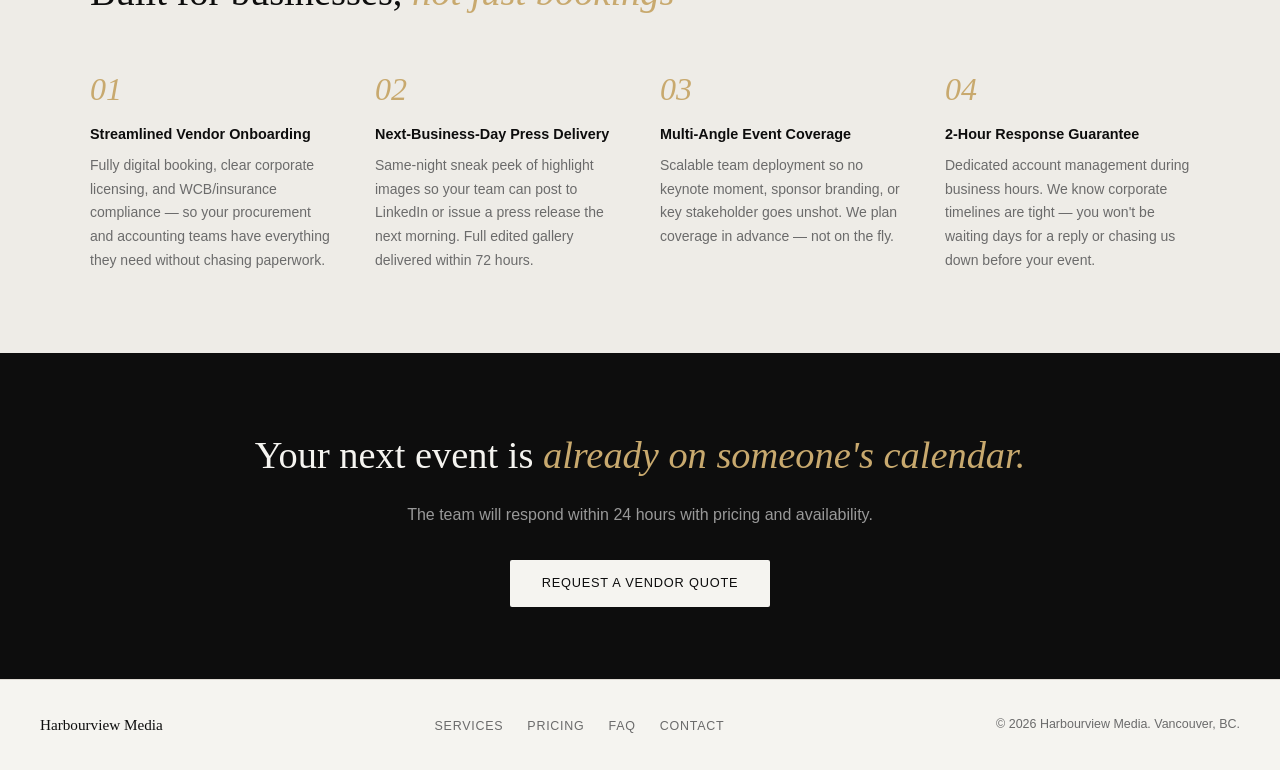
==== commit 3315f4dc: "Update index.html" ====
--- a/index.html
+++ b/index.html
@@ -128,7 +128,7 @@
 
 <div class="stats-bar">
   <div class="stat-item"><span class="stat-value">24h</span><span class="stat-label">Response guarantee</span></div>
-  <div class="stat-item"><span class="stat-value">48h</span><span class="stat-label">Full gallery delivery</span></div>
+  <div class="stat-item"><span class="stat-value">72h</span><span class="stat-label">Full gallery delivery</span></div>
   <div class="stat-item"><span class="stat-value">Same-night</span><span class="stat-label">Highlight sneak peek</span></div>
   <div class="stat-item"><span class="stat-value">Local</span><span class="stat-label">Metro Vancouver &amp; Lower Mainland</span></div>
 </div>
@@ -189,7 +189,7 @@
       <div class="why-item">
         <div class="why-num">02</div>
         <h4>Next-Business-Day Press Delivery</h4>
-        <p>Same-night sneak peek of highlight images so your team can post to LinkedIn or issue a press release the next morning. Full edited gallery delivered within 48 hours.</p>
+        <p>Same-night sneak peek of highlight images so your team can post to LinkedIn or issue a press release the next morning. Full edited gallery delivered within 72 hours.</p>
       </div>
       <div class="why-item">
         <div class="why-num">03</div>
